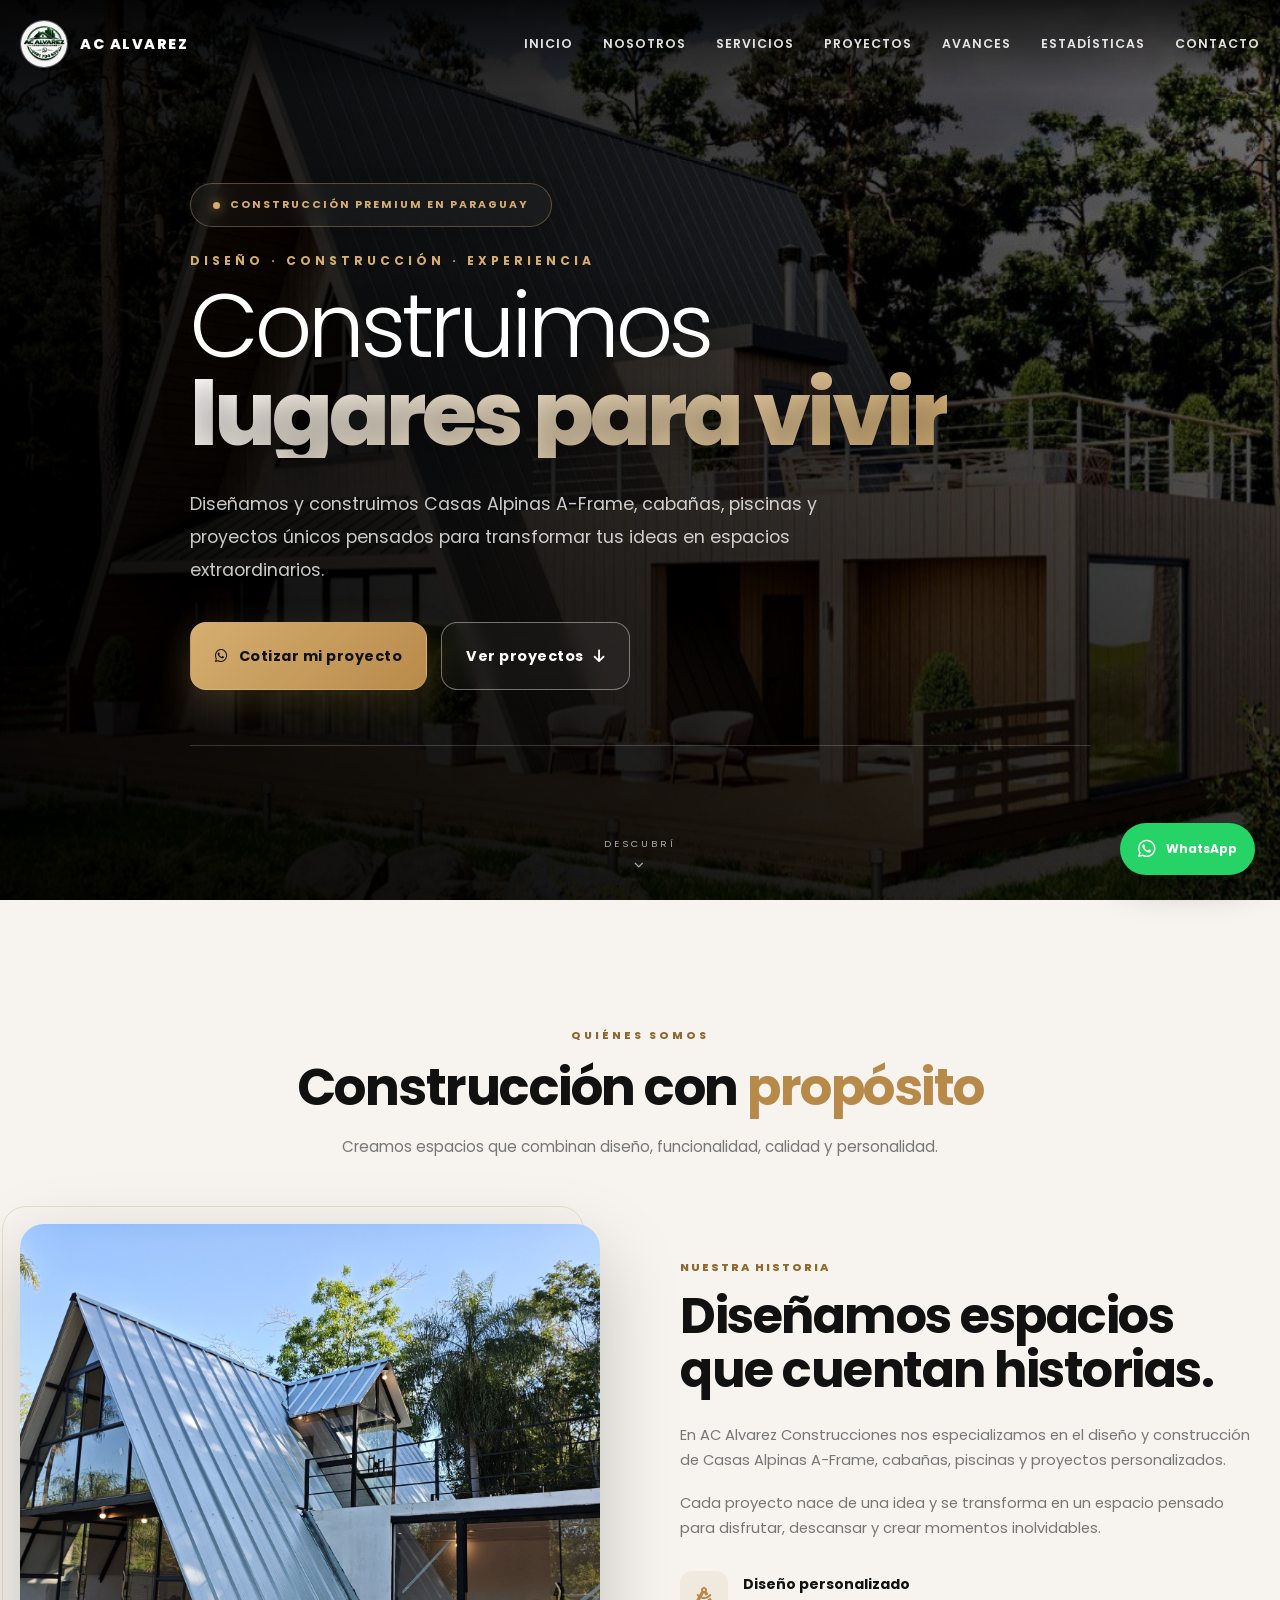
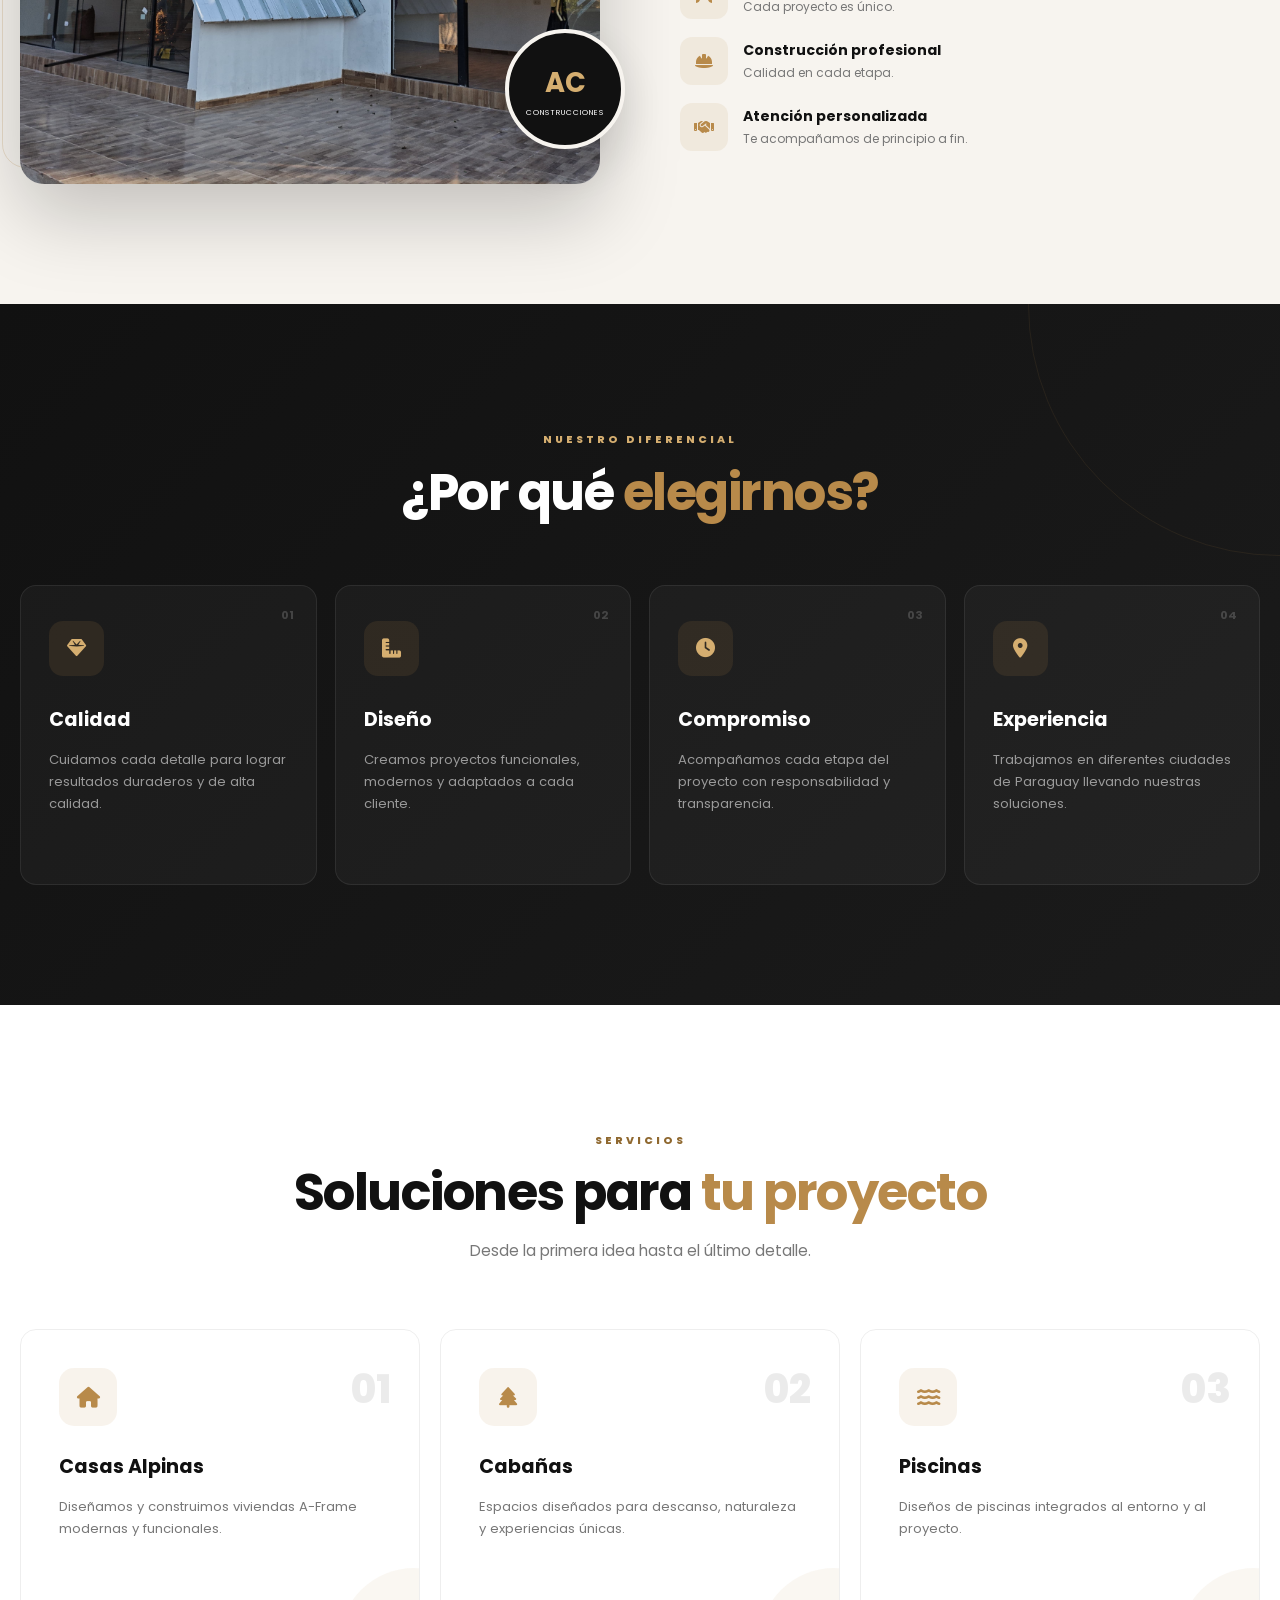
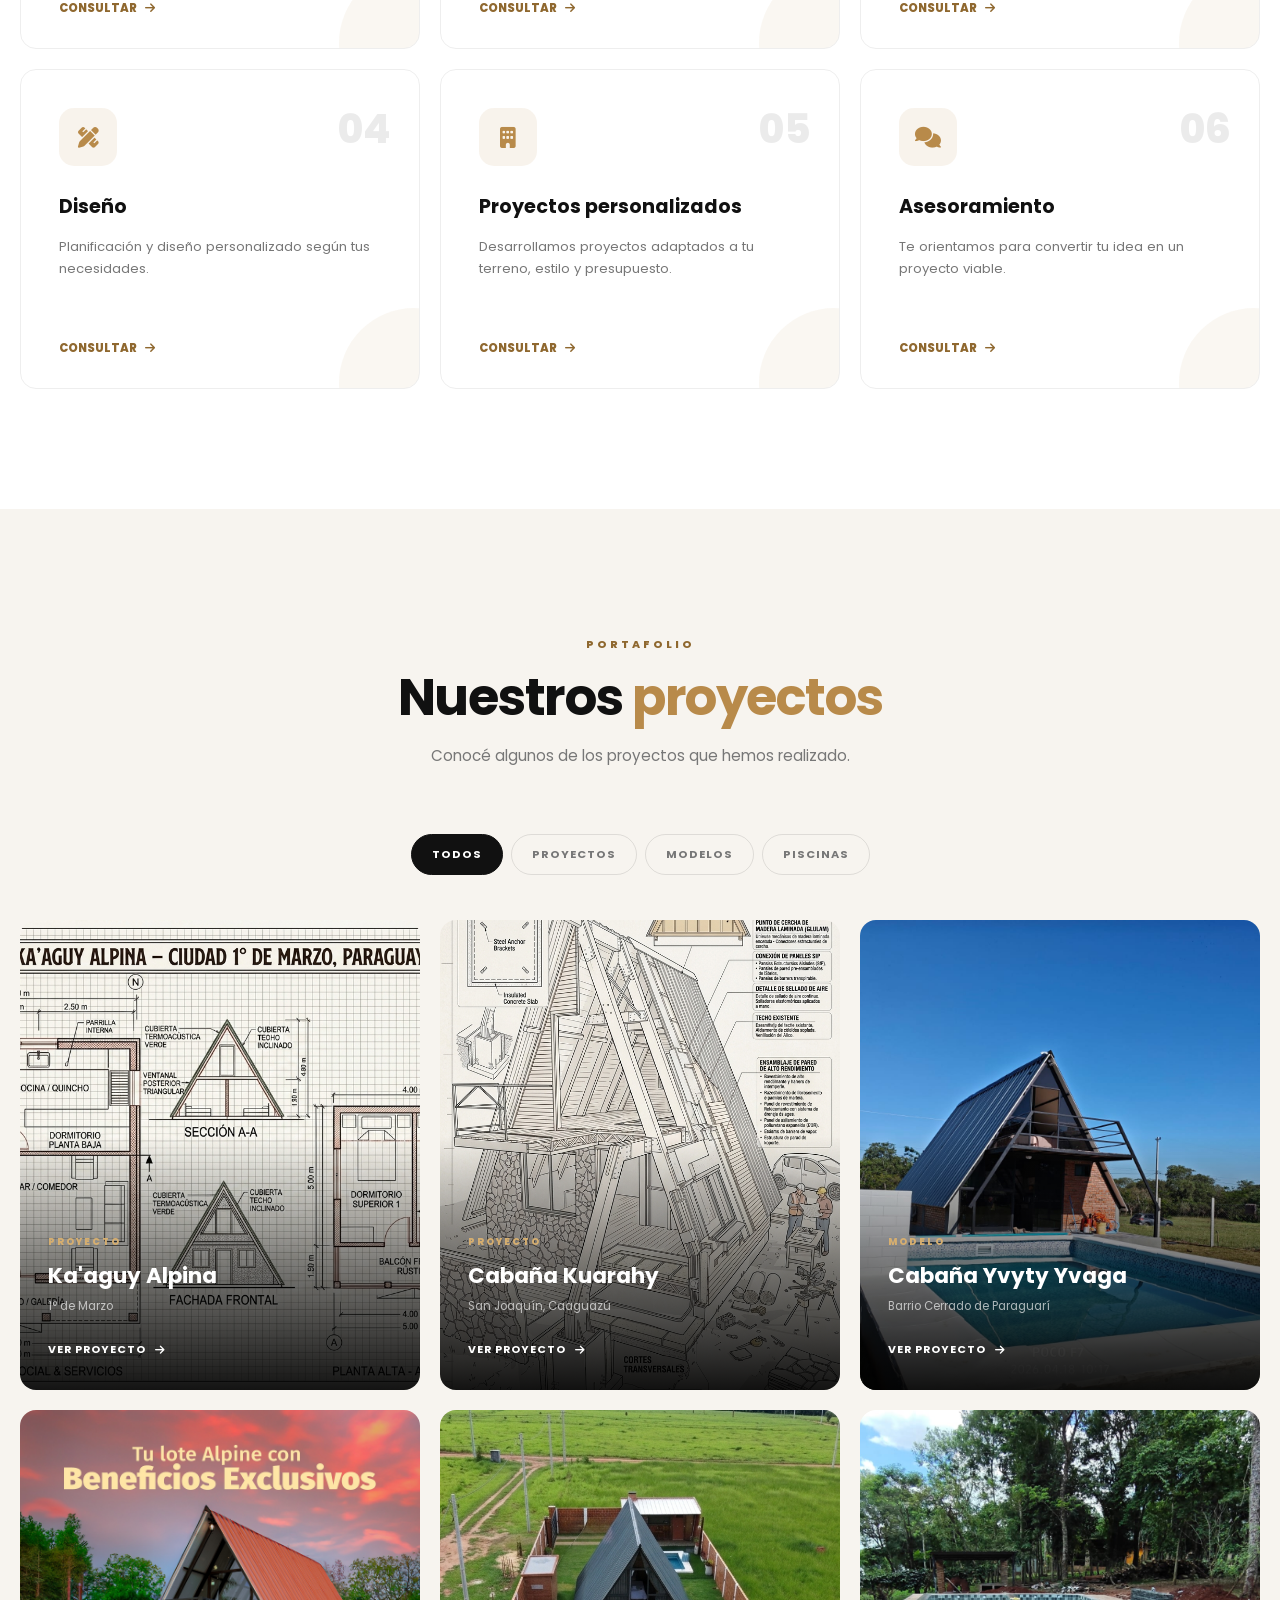
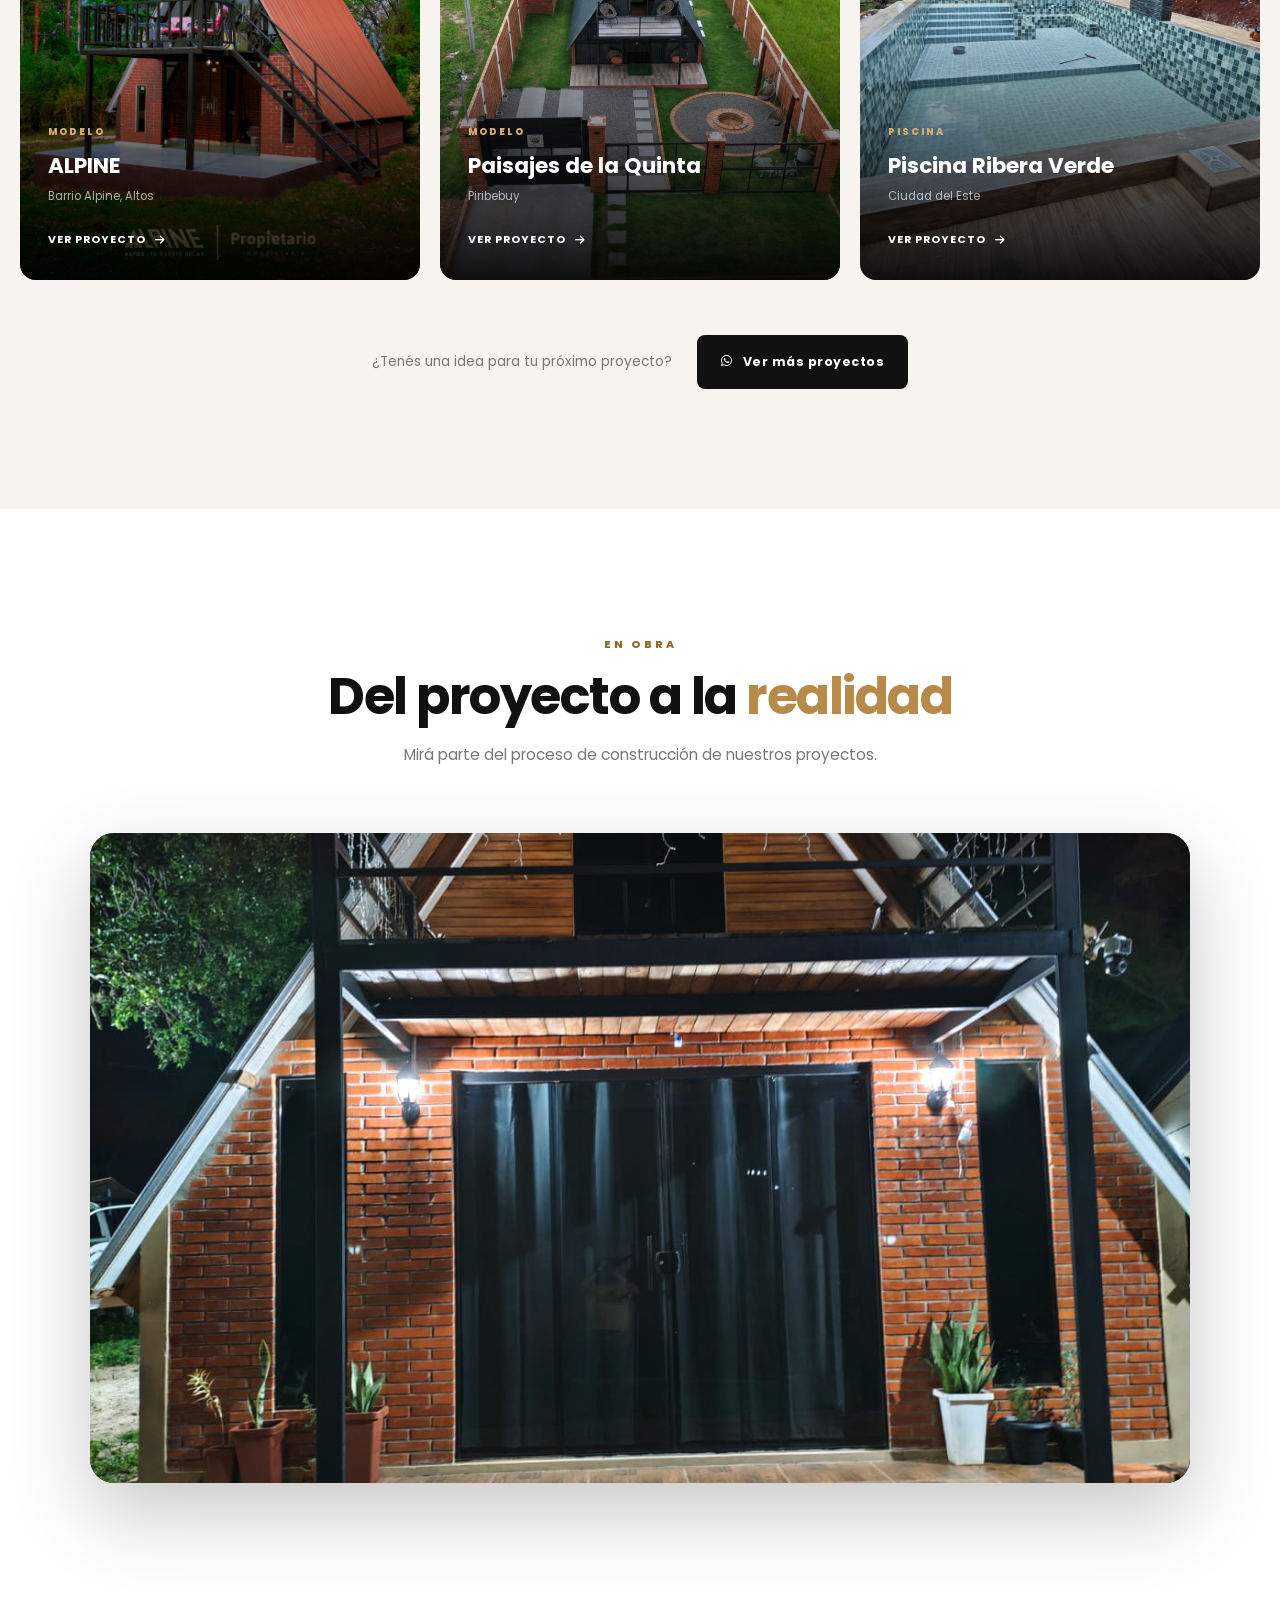
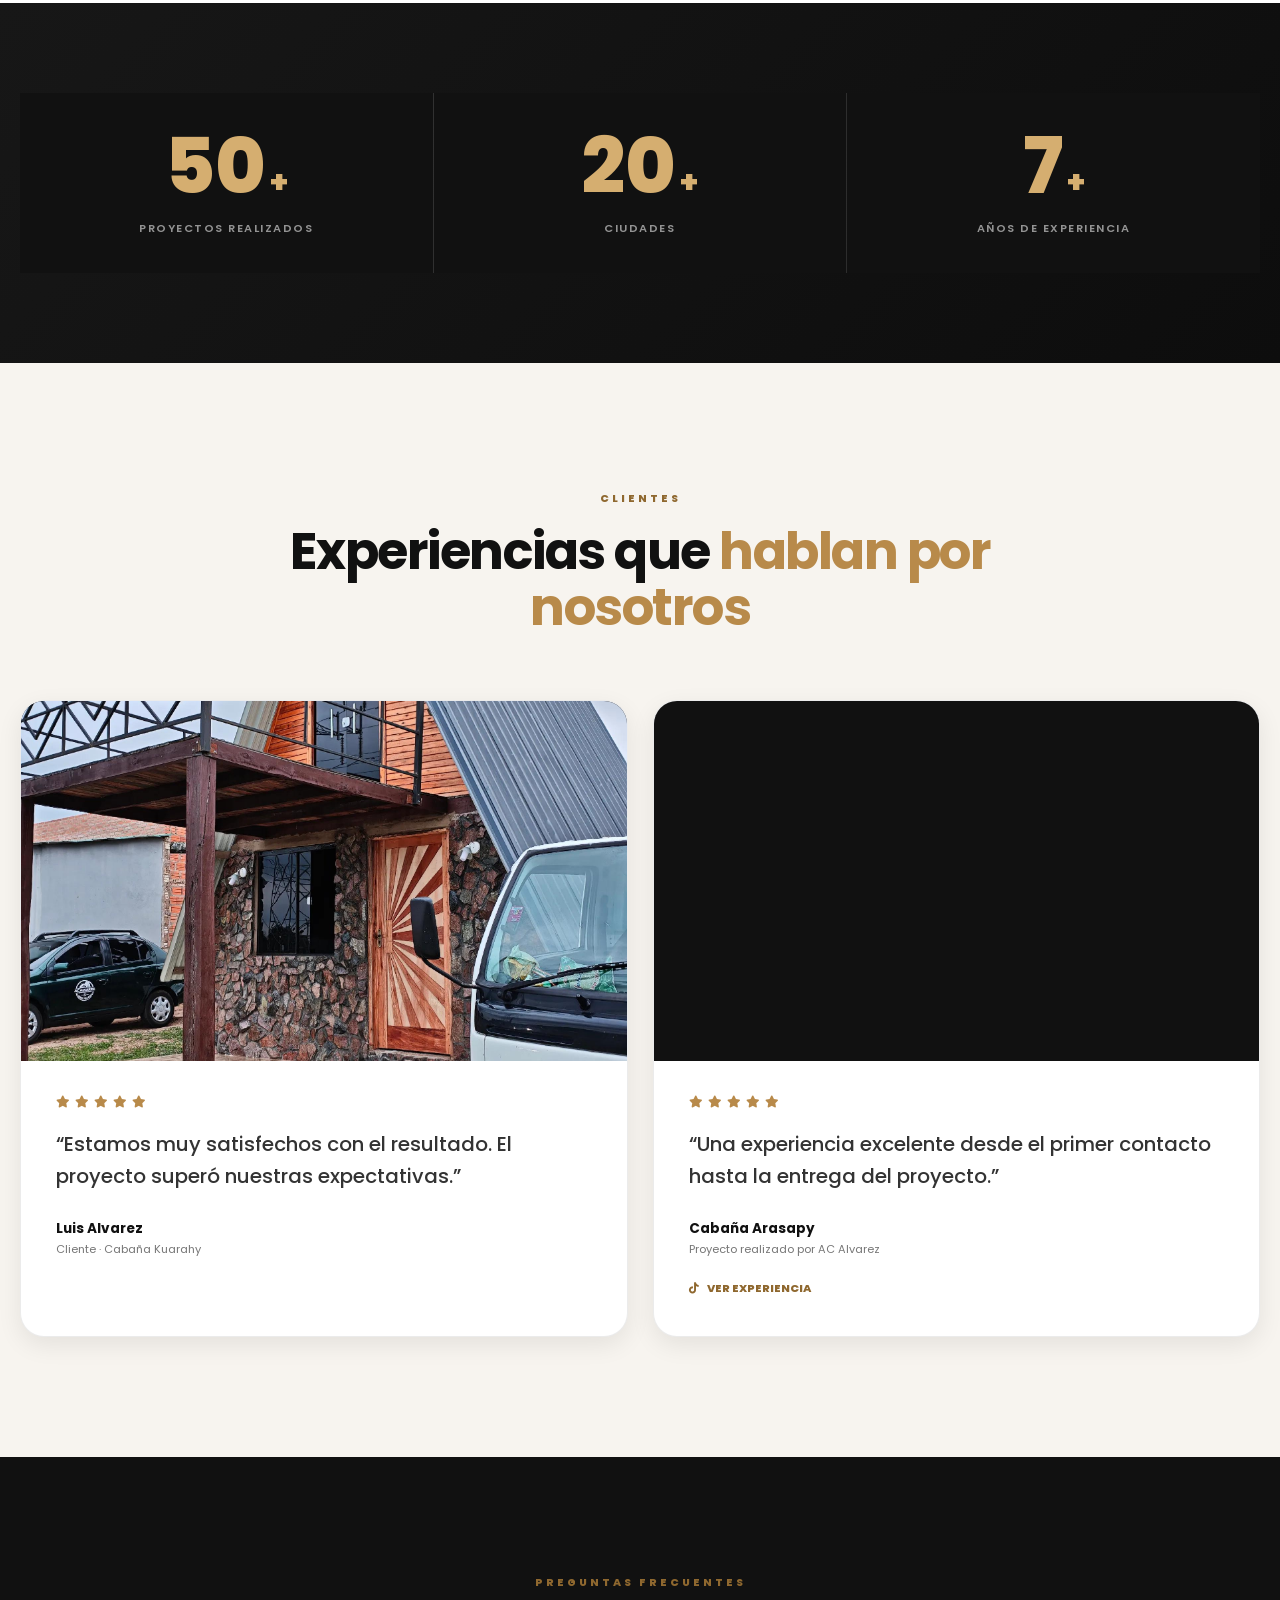
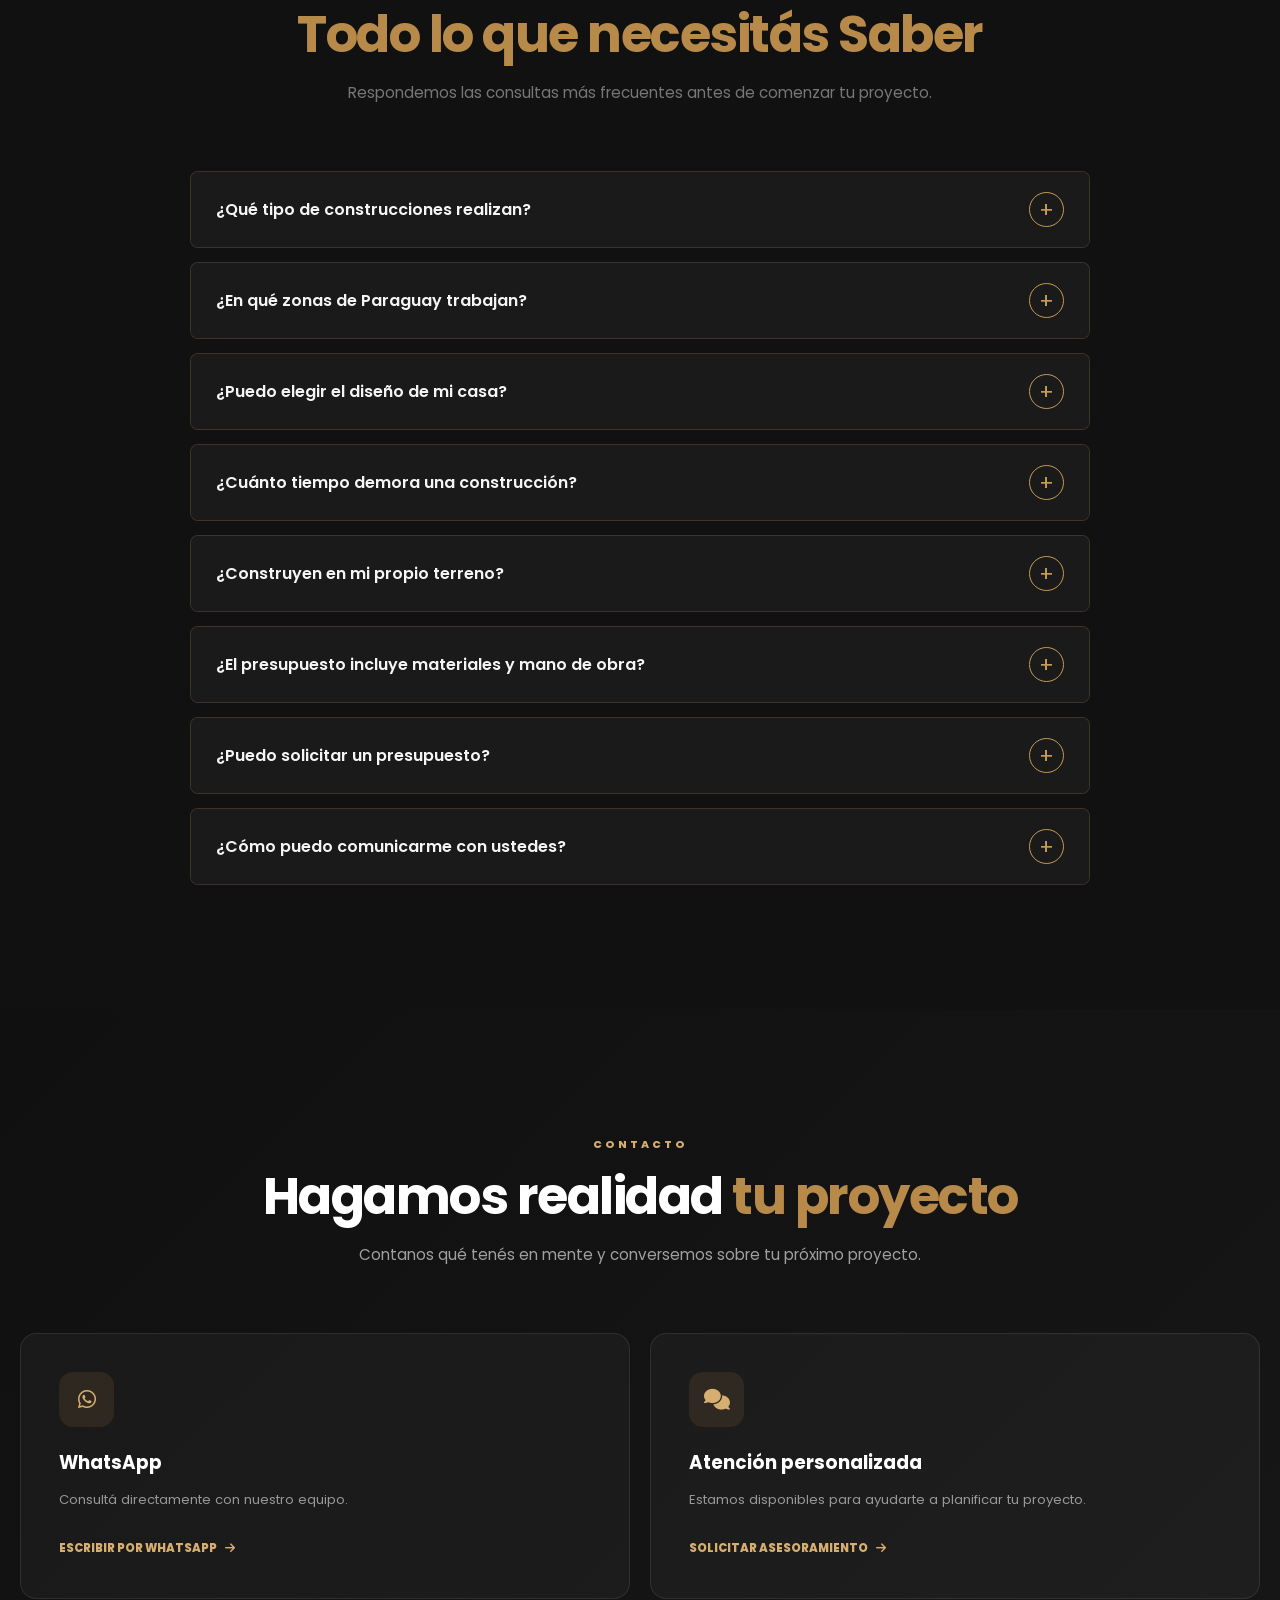
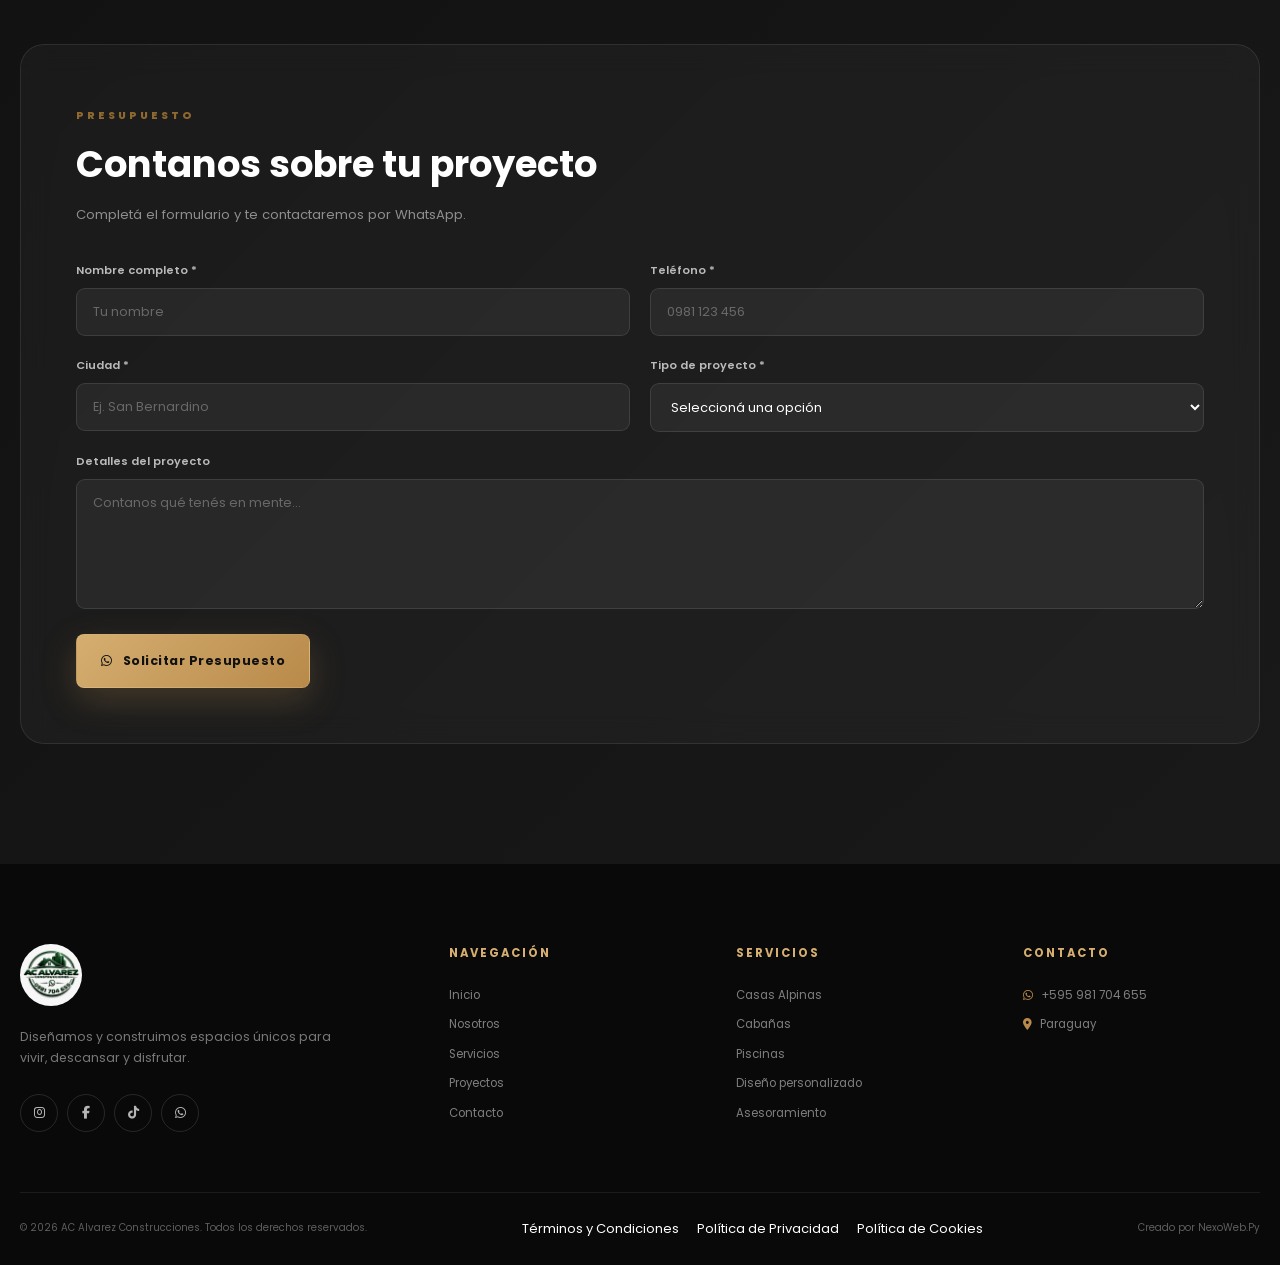
==== index.html @ 1607da5a "Add files via upload" ====
<!DOCTYPE html>
<html lang="es-PY">

<head>

    <!-- =====================================================
         CONFIGURACIÓN
    ====================================================== -->

    <meta charset="UTF-8">

    <meta name="viewport"
          content="width=device-width, initial-scale=1.0">

    <meta name="theme-color"
          content="#111111">

    <meta name="description"
          content="AC Alvarez Construcciones — Diseño y construcción de Casas Alpinas A-Frame, cabañas, piscinas y proyectos personalizados en Paraguay.">

    <meta name="keywords"
          content="casas alpinas Paraguay, casas A-Frame Paraguay, cabañas Paraguay, construcción Paraguay, casas de madera, piscinas Paraguay, AC Alvarez Construcciones">

    <meta name="author"
          content="AC Alvarez Construcciones">

    <meta name="robots"
          content="index, follow">

    <meta name="geo.region"
          content="PY">

    <meta name="geo.country"
          content="Paraguay">


    <!-- =====================================================
         TÍTULO
    ====================================================== -->

    <title>
        AC Alvarez Construcciones | Casas Alpinas A-Frame en Paraguay
    </title>


    <!-- =====================================================
         CANONICAL
    ====================================================== -->

    <link
        rel="canonical"
        href="https://cbenegas1.github.io/Ac-Alvarez-Construcciones/"
    >


    <!-- =====================================================
         OPEN GRAPH
    ====================================================== -->

    <meta property="og:type"
          content="website">

    <meta property="og:locale"
          content="es_PY">

    <meta property="og:title"
          content="AC Alvarez Construcciones | Casas Alpinas A-Frame">

    <meta property="og:description"
          content="Diseñamos y construimos Casas Alpinas, cabañas, piscinas y proyectos personalizados en Paraguay.">

    <meta property="og:url"
          content="https://cbenegas1.github.io/Ac-Alvarez-Construcciones/">

    <meta property="og:image"
          content="https://cbenegas1.github.io/Ac-Alvarez-Construcciones/Fo1.jpg">


    <!-- =====================================================
         TWITTER CARD
    ====================================================== -->

    <meta name="twitter:card"
          content="summary_large_image">

    <meta name="twitter:title"
          content="AC Alvarez Construcciones">

    <meta name="twitter:description"
          content="Casas Alpinas A-Frame y proyectos de construcción en Paraguay.">

    <meta name="twitter:image"
          content="https://cbenegas1.github.io/Ac-Alvarez-Construcciones/Fo1.jpg">


    <!-- =====================================================
         FAVICON
    ====================================================== -->

    <link
        rel="icon"
        type="image/jpeg"
        href="CasaAlpinaLogo.jpeg"
    >


    <!-- =====================================================
         GOOGLE FONTS
    ====================================================== -->

    <link rel="preconnect"
          href="https://fonts.googleapis.com">

    <link rel="preconnect"
          href="https://fonts.gstatic.com"
          crossorigin>

    <link
        href="https://fonts.googleapis.com/css2?family=Poppins:wght@300;400;500;600;700;800&display=swap"
        rel="stylesheet"
    >


    <!-- =====================================================
         AOS
    ====================================================== -->

    <link
        rel="stylesheet"
        href="https://unpkg.com/aos@2.3.1/dist/aos.css"
    >


    <!-- =====================================================
         FONT AWESOME
    ====================================================== -->

    <link
        rel="stylesheet"
        href="https://cdnjs.cloudflare.com/ajax/libs/font-awesome/6.5.2/css/all.min.css"
    >


    <!-- =====================================================
         CSS
    ====================================================== -->

    <link
        rel="stylesheet"
        href="style.css"
    >


    <!-- =====================================================
         SCHEMA.ORG
    ====================================================== -->

    <script type="application/ld+json">

    {
        "@context": "https://schema.org",
        "@type": "ConstructionCompany",

        "name": "AC Alvarez Construcciones",

        "description": "Diseño y construcción de Casas Alpinas A-Frame, cabañas, piscinas y proyectos personalizados en Paraguay.",

        "url": "https://cbenegas1.github.io/Ac-Alvarez-Construcciones/",

        "image": "https://cbenegas1.github.io/Ac-Alvarez-Construcciones/CasaAlpinaLogo.jpeg",

        "telephone": "+595981704655",

        "priceRange": "$$",

        "address": {
            "@type": "PostalAddress",
            "addressCountry": "PY"
        },

        "areaServed": {
            "@type": "Country",
            "name": "Paraguay"
        },

        "sameAs": [
            "https://www.instagram.com/",
            "https://www.facebook.com/",
            "https://www.tiktok.com/"
        ]

    }

    </script>

</head>


<body>


<!-- =========================================================
     LOADER
========================================================= -->

<div class="page-loader"
     id="pageLoader"
     aria-label="Cargando página">

    <div class="loader-content">

        <div class="loader-logo">

            <img
                src="CasaAlpinaLogo.jpeg"
                alt="AC Alvarez Construcciones"
            >

        </div>

        <div class="loader-building">

            <svg
                viewBox="0 0 200 120"
                aria-hidden="true"
            >

                <path
                    d="M20 100 L100 20 L180 100"
                    fill="none"
                    stroke="currentColor"
                    stroke-width="4"
                />

                <path
                    d="M45 100 V75 H155 V100"
                    fill="none"
                    stroke="currentColor"
                    stroke-width="4"
                />

                <path
                    d="M100 20 V100"
                    fill="none"
                    stroke="currentColor"
                    stroke-width="4"
                />

            </svg>

        </div>

        <p>
            Construyendo experiencias...
        </p>

    </div>

</div>


<!-- =========================================================
     NAVBAR
========================================================= -->

<header class="header">

    <nav class="navbar">

        <a
            href="#inicio"
            class="logo"
            aria-label="AC Alvarez Construcciones - Inicio"
        >

            <img
                src="CasaAlpinaLogo.jpeg"
                alt="AC Alvarez Construcciones"
            >

            <span>
                AC ALVAREZ
            </span>

        </a>


        <button
            class="hamburger"
            id="hamburger"
            type="button"
            aria-label="Abrir menú"
            aria-expanded="false"
            aria-controls="nav-links"
        >

            <i class="fas fa-bars"></i>

        </button>


        <div
            class="nav-links"
            id="nav-links"
        >

            <a href="#inicio">
                Inicio
            </a>

            <a href="#nosotros">
                Nosotros
            </a>

            <a href="#servicios">
                Servicios
            </a>

            <a href="#proyectos">
                Proyectos
            </a>

            <a href="#avances">
                Avances
            </a>

            <a href="#estadisticas">
                Estadísticas
            </a>

            <a href="#contacto">
                Contacto
            </a>

        </div>

    </nav>

</header>


<main>


<!-- =========================================================
     HERO
========================================================= -->

<section
    class="hero"
    id="inicio"
>

    <div class="hero-background">

        <img
            src="Fo1.jpg"
            alt="Casa Alpina construida por AC Alvarez Construcciones"
        >

    </div>


    <div class="hero-overlay"></div>


    <div
        class="hero-content"
        data-aos="fade-up"
    >

        <div class="hero-badge">

            <span></span>

            CONSTRUCCIÓN PREMIUM EN PARAGUAY

        </div>




        <p class="hero-eyebrow">
            DISEÑO · CONSTRUCCIÓN · EXPERIENCIA
        </p>


        <h1>

            Construimos
            <strong>
                lugares para vivir
            </strong>

        </h1>


        <p class="hero-description">

            Diseñamos y construimos Casas Alpinas A-Frame,
            cabañas, piscinas y proyectos únicos pensados
            para transformar tus ideas en espacios extraordinarios.

        </p>


        <div class="hero-buttons">

            <a
                href="https://wa.me/595981704655?text=Hola%20AC%20Alvarez%20Construcciones%2C%20quiero%20consultar%20sobre%20un%20proyecto."
                class="btn btn-primary"
                target="_blank"
                rel="noopener noreferrer"
            >

                <i class="fab fa-whatsapp"></i>

                Cotizar mi proyecto

            </a>


            <a
                href="#proyectos"
                class="btn btn-outline"
            >

                Ver proyectos

                <i class="fas fa-arrow-down"></i>

            </a>

        </div>


        <div class="hero-info">

            <div>

                
                    
            

                <span>

                </span>

            </div>


            

        </div>

    </div>


    <a
        href="#nosotros"
        class="hero-scroll"
        aria-label="Ir a la sección Nosotros"
    >

        <span>
            DESCUBRÍ
        </span>

        <i class="fas fa-chevron-down"></i>

    </a>

</section>


<!-- =========================================================
     NOSOTROS
========================================================= -->

<section
    class="about section"
    id="nosotros"
>

    <div class="container">

        <div
            class="section-heading"
            data-aos="fade-up"
        >

            <span class="section-tag">
                QUIÉNES SOMOS
            </span>

            <h2>
                Construcción con
                <span>propósito</span>
            </h2>

            <p>
                Creamos espacios que combinan diseño,
                funcionalidad, calidad y personalidad.
            </p>

        </div>


        <div class="about-grid">


            <div
                class="about-image"
                data-aos="fade-right"
            >

                <img
                    src="fondo1.jpeg"
                    alt="Proyecto Casa Alpina Ka'aguy"
                    loading="lazy"
                >


                <div class="about-image-badge">

                    <strong>
                        AC
                    </strong>

                    <span>
                        CONSTRUCCIONES
                    </span>

                </div>

            </div>


            <div
                class="about-content"
                data-aos="fade-left"
            >

                <span class="small-title">
                    NUESTRA HISTORIA
                </span>

                <h3>
                    Diseñamos espacios
                    que cuentan historias.
                </h3>

                <p>

                    En AC Alvarez Construcciones nos
                    especializamos en el diseño y construcción
                    de Casas Alpinas A-Frame, cabañas,
                    piscinas y proyectos personalizados.

                </p>

                <p>

                    Cada proyecto nace de una idea y se
                    transforma en un espacio pensado para
                    disfrutar, descansar y crear momentos
                    inolvidables.

                </p>


                <div class="about-features">

                    <div class="feature">

                        <i class="fas fa-drafting-compass"></i>

                        <div>

                            <strong>
                                Diseño personalizado
                            </strong>

                            <span>
                                Cada proyecto es único.
                            </span>

                        </div>

                    </div>


                    <div class="feature">

                        <i class="fas fa-hard-hat"></i>

                        <div>

                            <strong>
                                Construcción profesional
                            </strong>

                            <span>
                                Calidad en cada etapa.
                            </span>

                        </div>

                    </div>


                    <div class="feature">

                        <i class="fas fa-handshake"></i>

                        <div>

                            <strong>
                                Atención personalizada
                            </strong>

                            <span>
                                Te acompañamos de principio a fin.
                            </span>

                        </div>

                    </div>

                </div>

            </div>

        </div>

    </div>

</section>


<!-- =========================================================
     POR QUÉ ELEGIRNOS
========================================================= -->

<section
    class="why-us section dark-section"
>

    <div class="container">

        <div
            class="section-heading light"
            data-aos="fade-up"
        >

            <span class="section-tag">
                NUESTRO DIFERENCIAL
            </span>

            <h2>
                ¿Por qué
                <span>elegirnos?</span>
            </h2>

        </div>


        <div class="why-grid">


            <article
                class="why-card"
                data-aos="fade-up"
                data-aos-delay="100"
            >

                <div class="why-icon">

                    <i class="fas fa-gem"></i>

                </div>

                <span>
                    01
                </span>

                <h3>
                    Calidad
                </h3>

                <p>
                    Cuidamos cada detalle para lograr
                    resultados duraderos y de alta calidad.
                </p>

            </article>


            <article
                class="why-card"
                data-aos="fade-up"
                data-aos-delay="200"
            >

                <div class="why-icon">

                    <i class="fas fa-ruler-combined"></i>

                </div>

                <span>
                    02
                </span>

                <h3>
                    Diseño
                </h3>

                <p>
                    Creamos proyectos funcionales,
                    modernos y adaptados a cada cliente.
                </p>

            </article>


            <article
                class="why-card"
                data-aos="fade-up"
                data-aos-delay="300"
            >

                <div class="why-icon">

                    <i class="fas fa-clock"></i>

                </div>

                <span>
                    03
                </span>

                <h3>
                    Compromiso
                </h3>

                <p>
                    Acompañamos cada etapa del proyecto
                    con responsabilidad y transparencia.
                </p>

            </article>


            <article
                class="why-card"
                data-aos="fade-up"
                data-aos-delay="400"
            >

                <div class="why-icon">

                    <i class="fas fa-location-dot"></i>

                </div>

                <span>
                    04
                </span>

                <h3>
                    Experiencia
                </h3>

                <p>
                    Trabajamos en diferentes ciudades
                    de Paraguay llevando nuestras soluciones.
                </p>

            </article>

        </div>

    </div>

</section>


<!-- =========================================================
     SERVICIOS
========================================================= -->

<section
    class="services section"
    id="servicios"
>

    <div class="container">

        <div
            class="section-heading"
            data-aos="fade-up"
        >

            <span class="section-tag">
                SERVICIOS
            </span>

            <h2>
                Soluciones para
                <span>tu proyecto</span>
            </h2>

            <p>
                Desde la primera idea hasta el último detalle.
            </p>

        </div>


        <div class="services-grid">


            <article
                class="service-card"
                data-aos="fade-up"
            >

                <div class="service-number">
                    01
                </div>

                <i class="fas fa-house"></i>

                <h3>
                    Casas Alpinas
                </h3>

                <p>
                    Diseñamos y construimos viviendas
                    A-Frame modernas y funcionales.
                </p>

                <a href="#contacto">
                    Consultar
                    <i class="fas fa-arrow-right"></i>
                </a>

            </article>


            <article
                class="service-card"
                data-aos="fade-up"
                data-aos-delay="100"
            >

                <div class="service-number">
                    02
                </div>

                <i class="fas fa-tree"></i>

                <h3>
                    Cabañas
                </h3>

                <p>
                    Espacios diseñados para descanso,
                    naturaleza y experiencias únicas.
                </p>

                <a href="#contacto">
                    Consultar
                    <i class="fas fa-arrow-right"></i>
                </a>

            </article>


            <article
                class="service-card"
                data-aos="fade-up"
                data-aos-delay="200"
            >

                <div class="service-number">
                    03
                </div>

                <i class="fas fa-water"></i>

                <h3>
                    Piscinas
                </h3>

                <p>
                    Diseños de piscinas integrados
                    al entorno y al proyecto.
                </p>

                <a href="#contacto">
                    Consultar
                    <i class="fas fa-arrow-right"></i>
                </a>

            </article>


            <article
                class="service-card"
                data-aos="fade-up"
                data-aos-delay="300"
            >

                <div class="service-number">
                    04
                </div>

                <i class="fas fa-pencil-ruler"></i>

                <h3>
                    Diseño
                </h3>

                <p>
                    Planificación y diseño personalizado
                    según tus necesidades.
                </p>

                <a href="#contacto">
                    Consultar
                    <i class="fas fa-arrow-right"></i>
                </a>

            </article>


            <article
                class="service-card"
                data-aos="fade-up"
                data-aos-delay="400"
            >

                <div class="service-number">
                    05
                </div>

                <i class="fas fa-building"></i>

                <h3>
                    Proyectos personalizados
                </h3>

                <p>
                    Desarrollamos proyectos adaptados
                    a tu terreno, estilo y presupuesto.
                </p>

                <a href="#contacto">
                    Consultar
                    <i class="fas fa-arrow-right"></i>
                </a>

            </article>


            <article
                class="service-card"
                data-aos="fade-up"
                data-aos-delay="500"
            >

                <div class="service-number">
                    06
                </div>

                <i class="fas fa-comments"></i>

                <h3>
                    Asesoramiento
                </h3>

                <p>
                    Te orientamos para convertir tu idea
                    en un proyecto viable.
                </p>

                <a href="#contacto">
                    Consultar
                    <i class="fas fa-arrow-right"></i>
                </a>

            </article>

        </div>

    </div>

</section>


<!-- =========================================================
     PROYECTOS
========================================================= -->

<section
    class="projects section"
    id="proyectos"
>

    <div class="container">


        <div
            class="section-heading"
            data-aos="fade-up"
        >

            <span class="section-tag">
                PORTAFOLIO
            </span>

            <h2>
                Nuestros
                <span>proyectos</span>
            </h2>

            <p>
                Conocé algunos de los proyectos que
                hemos realizado.
            </p>

        </div>


        <!-- FILTROS -->

        <div
            class="gallery-filters"
            role="tablist"
            aria-label="Filtrar proyectos"
        >

            <button
                class="filter-btn active"
                data-filter="all"
                type="button"
                role="tab"
                aria-selected="true"
            >
                Todos
            </button>

            <button
                class="filter-btn"
                data-filter="proyectos"
                type="button"
                role="tab"
                aria-selected="false"
            >
                Proyectos
            </button>

            <button
                class="filter-btn"
                data-filter="modelo"
                type="button"
                role="tab"
                aria-selected="false"
            >
                Modelos
            </button>

            <button
                class="filter-btn"
                data-filter="piscina"
                type="button"
                role="tab"
                aria-selected="false"
            >
                Piscinas
            </button>

        </div>


        <!-- GALERÍA -->

        <div class="projects-grid">


            <!-- PROYECTO 1 -->

            <article
                class="project-card"
                data-category="proyectos"
                data-aos="fade-up"
            >

                <div class="project-image">

                    <video
                        muted
                        loop
                        playsinline
                        preload="metadata"
                        poster="Ka’aguyAlpina.jpg"
                    >

                        <source
                            src="CasaAlpina1deMarzo1.mp4"
                            type="video/mp4"
                        >

                    </video>


                    <div class="project-overlay">

                        <span class="project-category">
                            PROYECTO
                        </span>

                        <h3>
                            Ka'aguy Alpina
                        </h3>

                        <p>
                            1° de Marzo
                        </p>


                        <button
                            class="view-project"
                            type="button"
                            data-image="Ka’aguyAlpina.jpg"
                            data-title="Ka'aguy Alpina"
                            data-location="1° de Marzo, Paraguay"
                            data-description="Proyecto de Casa Alpina diseñado para integrarse con el entorno natural, combinando diseño, comodidad y funcionalidad."
                            data-whatsapp="Hola AC Alvarez Construcciones, me interesa conocer más sobre el proyecto Ka'aguy Alpina."
                        >

                            Ver proyecto

                            <i class="fas fa-arrow-right"></i>

                        </button>

                    </div>

                </div>

            </article>


            <!-- PROYECTO 2 -->

            <article
                class="project-card"
                data-category="proyectos"
                data-aos="fade-up"
                data-aos-delay="100"
            >

                <div class="project-image">

                    <video
                        muted
                        loop
                        playsinline
                        preload="metadata"
                        poster="CabañaKuarahy.jpg"
                    >

                        <source
                            src="CasaAlpinaSanJoaquin.mp4"
                            type="video/mp4"
                        >

                    </video>


                    <div class="project-overlay">

                        <span class="project-category">
                            PROYECTO
                        </span>

                        <h3>
                            Cabaña Kuarahy
                        </h3>

                        <p>
                            San Joaquín, Caaguazú
                        </p>


                        <button
                            class="view-project"
                            type="button"
                            data-image="CabañaKuarahy.jpg"
                            data-title="Cabaña Kuarahy"
                            data-location="San Joaquín, Caaguazú"
                            data-description="Cabaña diseñada para disfrutar de la naturaleza, combinando arquitectura alpina, confort y una estética moderna."
                            data-whatsapp="Hola AC Alvarez Construcciones, me interesa conocer más sobre la Cabaña Kuarahy."
                        >

                            Ver proyecto

                            <i class="fas fa-arrow-right"></i>

                        </button>

                    </div>

                </div>

            </article>


            <!-- MODELO 1 -->

            <article
                class="project-card"
                data-category="modelo piscina"
                data-aos="fade-up"
            >

                <div class="project-image">

                    <img
                        src="6.jpeg"
                        alt="Cabaña Yvyty Yvaga"
                        loading="lazy"
                    >


                    <div class="project-overlay">

                        <span class="project-category">
                            MODELO
                        </span>

                        <h3>
                            Cabaña Yvyty Yvaga
                        </h3>

                        <p>
                            Barrio Cerrado de Paraguarí
                        </p>


                        <button
                            class="view-project"
                            type="button"
                            data-image="CabañaYvytyYvaga.jpg"
                            data-title="Cabaña Yvyty Yvaga"
                            data-location="Barrio Cerrado de Paraguarí"
                            data-description="Modelo de cabaña alpina pensado para combinar naturaleza, descanso y una experiencia arquitectónica diferente."
                            data-whatsapp="Hola AC Alvarez Construcciones, me interesa el modelo Cabaña Yvyty Yvaga."
                        >

                            Ver proyecto

                            <i class="fas fa-arrow-right"></i>

                        </button>

                    </div>

                </div>

            </article>


            <!-- MODELO 2 -->

            <article
                class="project-card"
                data-category="modelo"
                data-aos="fade-up"
                data-aos-delay="100"
            >

                <div class="project-image">

                    <img
                        src="Alpine.jpg"
                        alt="Modelo Alpine"
                        loading="lazy"
                    >


                    <div class="project-overlay">

                        <span class="project-category">
                            MODELO
                        </span>

                        <h3>
                            ALPINE
                        </h3>

                        <p>
                            Barrio Alpine, Altos
                        </p>


                        <button
                            class="view-project"
                            type="button"
                            data-image="Alpine1.jpg"
                            data-title="ALPINE"
                            data-location="Barrio Alpine, Altos"
                            data-description="Modelo de Casa Alpina con una propuesta moderna y acogedora."
                            data-whatsapp="Hola AC Alvarez Construcciones, me interesa el modelo ALPINE."
                        >

                            Ver proyecto

                            <i class="fas fa-arrow-right"></i>

                        </button>

                    </div>

                </div>

            </article>


            <!-- MODELO 3 -->

            <article
                class="project-card"
                data-category="modelo"
                data-aos="fade-up"
                data-aos-delay="200"
            >

                <div class="project-image">

                    <img
                        src="Cabaña.jpg"
                        alt="Paisajes de la Quinta"
                        loading="lazy"
                    >


                    <div class="project-overlay">

                        <span class="project-category">
                            MODELO
                        </span>

                        <h3>
                            Paisajes de la Quinta
                        </h3>

                        <p>
                            Piribebuy
                        </p>


                        <button
                            class="view-project"
                            type="button"
                            data-image="Cabala.jpg"
                            data-title="Paisajes de la Quinta"
                            data-location="Piribebuy, Paraguay"
                            data-description="Proyecto de cabaña pensado para aprovechar al máximo el entorno natural y generar un espacio de descanso."
                            data-whatsapp="Hola AC Alvarez Construcciones, me interesa conocer más sobre Paisajes de la Quinta."
                        >

                            Ver proyecto

                            <i class="fas fa-arrow-right"></i>

                        </button>

                    </div>

                </div>

            </article>


            <!-- PISCINA -->

            <article
                class="project-card"
                data-category="piscina modelo"
                data-aos="fade-up"
                data-aos-delay="300"
            >

                <div class="project-image">

                    <img
                        src="1.jpeg"
                        alt="Piscina Ribera Verde"
                        loading="lazy"
                    >


                    <div class="project-overlay">

                        <span class="project-category">
                            PISCINA
                        </span>

                        <h3>
                            Piscina Ribera Verde
                        </h3>

                        <p>
                            Ciudad del Este
                        </p>


                        <button
                            class="view-project"
                            type="button"
                            data-image="P1.jpg"
                            data-title="Piscina Ribera Verde"
                            data-location="Ciudad del Este"
                            data-description="Proyecto de piscina diseñado para complementar el espacio exterior y crear un ambiente ideal para disfrutar."
                            data-whatsapp="Hola AC Alvarez Construcciones, me interesa conocer más sobre la Piscina Ribera Verde."
                        >

                            Ver proyecto

                            <i class="fas fa-arrow-right"></i>

                        </button>

                    </div>

                </div>

            </article>

        </div>


        <!-- CTA -->

        <div
            class="projects-cta"
            data-aos="fade-up"
        >

            <p>
                ¿Tenés una idea para tu próximo proyecto?
            </p>

            <a
                href="https://wa.me/595981704655?text=Hola%20AC%20Alvarez%20Construcciones%2C%20quiero%20consultar%20sobre%20un%20nuevo%20proyecto."
                class="btn btn-dark"
                target="_blank"
                rel="noopener noreferrer"
            >

                <i class="fab fa-whatsapp"></i>

                Ver más proyectos

            </a>

        </div>

    </div>

</section>


<!-- =========================================================
     LIGHTBOX
========================================================= -->

<div
    class="lightbox"
    id="projectLightbox"
    aria-hidden="true"
    role="dialog"
    aria-modal="true"
    aria-label="Detalle del proyecto"
>

    <button
        class="lightbox-close"
        id="lightboxClose"
        type="button"
        aria-label="Cerrar"
    >

        <i class="fas fa-xmark"></i>

    </button>


    <button
        class="lightbox-nav lightbox-prev"
        id="lightboxPrev"
        type="button"
        aria-label="Proyecto anterior"
    >

        <i class="fas fa-chevron-left"></i>

    </button>


    <div class="lightbox-content">


        <div class="lightbox-image-container">

            <img
                id="lightboxImage"
                src=""
                alt=""
            >

        </div>


        <div class="lightbox-info">

            <span
                id="lightboxCounter"
                class="lightbox-counter"
            >
                1 / 6
            </span>


            <h2 id="lightboxTitle">
                Proyecto
            </h2>


            <p
                id="lightboxLocation"
                class="lightbox-location"
            >
            </p>


            <p
                id="lightboxDescription"
                class="lightbox-description"
            >
            </p>


            <a
                id="lightboxWhatsapp"
                class="btn btn-primary"
                href="#"
                target="_blank"
                rel="noopener noreferrer"
            >

                <i class="fab fa-whatsapp"></i>

                Consultar este proyecto

            </a>

        </div>

    </div>


    <button
        class="lightbox-nav lightbox-next"
        id="lightboxNext"
        type="button"
        aria-label="Proyecto siguiente"
    >

        <i class="fas fa-chevron-right"></i>

    </button>

</div>


<!-- =========================================================
     AVANCES
========================================================= -->

<section
    class="video-section section"
    id="avances"
>

    <div class="container">


        <div
            class="section-heading"
            data-aos="fade-up"
        >

            <span class="section-tag">
                EN OBRA
            </span>

            <h2>
                Del proyecto a la
                <span>realidad</span>
            </h2>

            <p>
                Mirá parte del proceso de construcción
                de nuestros proyectos.
            </p>

        </div>


        <div
            class="main-video"
            data-aos="zoom-in"
        >

            <video
    class="main-video"
    autoplay
    muted
    loop
    playsinline
    preload="auto"
    poster="3.jpeg"
>
    <source
        src="video-obra.mp4"
        type="video/mp4"
    >

    Tu navegador no soporta videos HTML5.
</video>

        </div>

    </div>

</section>


<!-- =========================================================
     ESTADÍSTICAS
========================================================= -->

<section
    class="stats-section"
    id="estadisticas"
>

    <div class="container">


        <div class="stats-grid">


            <div
                class="stat-item"
                data-aos="fade-up"
            >

                <span
                    class="stat-number"
                    data-target="50"
                >
                    0
                </span>

                <span class="stat-plus">
                    +
                </span>

                <p>
                    Proyectos realizados
                </p>

            </div>


            <div
                class="stat-item"
                data-aos="fade-up"
                data-aos-delay="100"
            >

                <span
                    class="stat-number"
                    data-target="20"
                >
                    0
                </span>

                <span class="stat-plus">
                    +
                </span>

                <p>
                    Ciudades
                </p>

            </div>


            <div
                class="stat-item"
                data-aos="fade-up"
                data-aos-delay="200"
            >

                <span
                    class="stat-number"
                    data-target="7"
                >
                    0
                </span>

                <span class="stat-plus">
                    +
                </span>

                <p>
                    Años de experiencia
                </p>

            </div>

        </div>

    </div>

</section>


<!-- =========================================================
     TESTIMONIOS
========================================================= -->

<section
    class="testimonials section"
>

    <div class="container">


        <div
            class="section-heading"
            data-aos="fade-up"
        >

            <span class="section-tag">
                CLIENTES
            </span>

            <h2>
                Experiencias que
                <span>hablan por nosotros</span>
            </h2>

        </div>


        <div class="testimonials-grid">


            <!-- TESTIMONIO 1 -->

            <article
                class="testimonial-card"
                data-aos="fade-right"
            >

                <div class="testimonial-gallery">

                    <div class="carousel-track">


                        <div class="carousel-slide">

                            <img
                                src="Testimonio11.jpeg"
                                alt="Proyecto Cabaña Kuarahy"
                                loading="lazy"
                            >

                        </div>


                        <div class="carousel-slide">

                            <img
                                src="Testimonio12.jpeg"
                                alt="Proyecto Cabaña Kuarahy"
                                loading="lazy"
                            >

                        </div>


                        <div class="carousel-slide">

                            <img
                                src="Testimonio13.jpeg"
                                alt="Proyecto Cabaña Kuarahy"
                                loading="lazy"
                            >

                        </div>


                        <div class="carousel-slide">

                            <img
                                src="Testimonio14.jpeg"
                                alt="Proyecto Cabaña Kuarahy"
                                loading="lazy"
                            >

                        </div>


                        <div class="carousel-slide">

                            <img
                                src="Testimonio15.jpeg"
                                alt="Proyecto Cabaña Kuarahy"
                                loading="lazy"
                            >

                        </div>


                        <div class="carousel-slide">

                            <img
                                src="Testimonio16.jpeg"
                                alt="Proyecto Cabaña Kuarahy"
                                loading="lazy"
                            >

                        </div>

                    </div>

                </div>


                <div class="testimonial-content">

                    <div class="rating">

                        <i class="fas fa-star"></i>
                        <i class="fas fa-star"></i>
                        <i class="fas fa-star"></i>
                        <i class="fas fa-star"></i>
                        <i class="fas fa-star"></i>

                    </div>


                    <blockquote>

                        “Estamos muy satisfechos con
                        el resultado. El proyecto superó
                        nuestras expectativas.”

                    </blockquote>


                    <div class="client">

                        <strong>
                            Luis Alvarez
                        </strong>

                        <span>
                            Cliente · Cabaña Kuarahy
                        </span>

                    </div>

                </div>

            </article>


            <!-- TESTIMONIO 2 -->

            <article
                class="testimonial-card"
                data-aos="fade-left"
            >

                <div class="testimonial-video">

                    <video
    class="testimonial-video"
    autoplay
    muted
    loop
    playsinline
    preload="auto"
    poster="portada-cabana.jpg"
>
    <source
        src="CabañaArasapy.mp4"
        type="video/mp4"
    >

    Tu navegador no soporta videos HTML5.
</video>

                </div>


                <div class="testimonial-content">

                    <div class="rating">

                        <i class="fas fa-star"></i>
                        <i class="fas fa-star"></i>
                        <i class="fas fa-star"></i>
                        <i class="fas fa-star"></i>
                        <i class="fas fa-star"></i>

                    </div>


                    <blockquote>

                        “Una experiencia excelente
                        desde el primer contacto hasta
                        la entrega del proyecto.”

                    </blockquote>


                    <div class="client">

                        <strong>
                            Cabaña Arasapy
                        </strong>

                        <span>
                            Proyecto realizado por AC Alvarez
                        </span>

                    </div>


                    <a
                        href="https://www.tiktok.com/"
                        class="social-project"
                        target="_blank"
                        rel="noopener noreferrer"
                    >

                        <i class="fab fa-tiktok"></i>

                        Ver experiencia

                    </a>

                </div>

            </article>

        </div>

    </div>

</section>


</section>


<!-- =========================================================
     PREGUNTAS FRECUENTES
========================================================= -->

<section
    class="faq-section"
    id="preguntas-frecuentes"
>

    <div class="container">

        <div
            class="section-heading"
            data-aos="fade-up"
        >

            <span class="section-tag">
                PREGUNTAS FRECUENTES
            </span>

            <h2>
              
                <span> Todo lo que necesitás Saber</span>
            </h2>

            <p>
                Respondemos las consultas más frecuentes
                antes de comenzar tu proyecto.
            </p>

        </div>


        <div class="faq-container">


            <div class="faq-item">

                <button
                    class="faq-question"
                    type="button"
                    aria-expanded="false"
                >

                    <span>
                        ¿Qué tipo de construcciones realizan?
                    </span>

                    <span class="faq-icon">
                        +
                    </span>

                </button>


                <div class="faq-answer">

                    <div class="faq-answer-inner">

                        <p>
                            Nos especializamos en Casas Alpinas A-Frame,
                            cabañas, piscinas y proyectos personalizados,
                            combinando diseño, funcionalidad y calidad.
                        </p>

                    </div>

                </div>

            </div>


            <div class="faq-item">

                <button
                    class="faq-question"
                    type="button"
                    aria-expanded="false"
                >

                    <span>
                        ¿En qué zonas de Paraguay trabajan?
                    </span>

                    <span class="faq-icon">
                        +
                    </span>

                </button>


                <div class="faq-answer">

                    <div class="faq-answer-inner">

                        <p>
                            Trabajamos en diferentes zonas de Paraguay.
                            La disponibilidad depende de la ubicación
                            y de las características de cada proyecto.
                            Podés consultarnos para conocer la
                            disponibilidad en tu zona.
                        </p>

                    </div>

                </div>

            </div>


            <div class="faq-item">

                <button
                    class="faq-question"
                    type="button"
                    aria-expanded="false"
                >

                    <span>
                        ¿Puedo elegir el diseño de mi casa?
                    </span>

                    <span class="faq-icon">
                        +
                    </span>

                </button>


                <div class="faq-answer">

                    <div class="faq-answer-inner">

                        <p>
                            Sí. Los proyectos pueden adaptarse a las
                            necesidades del cliente, las características
                            del terreno y el estilo de construcción deseado.
                        </p>

                    </div>

                </div>

            </div>


            <div class="faq-item">

                <button
                    class="faq-question"
                    type="button"
                    aria-expanded="false"
                >

                    <span>
                        ¿Cuánto tiempo demora una construcción?
                    </span>

                    <span class="faq-icon">
                        +
                    </span>

                </button>


                <div class="faq-answer">

                    <div class="faq-answer-inner">

                        <p>
                            El tiempo depende del tamaño, diseño,
                            ubicación, materiales y características
                            específicas de cada proyecto. Luego de
                            evaluar el proyecto se puede establecer
                            una estimación más precisa.
                        </p>

                    </div>

                </div>

            </div>


            <div class="faq-item">

                <button
                    class="faq-question"
                    type="button"
                    aria-expanded="false"
                >

                    <span>
                        ¿Construyen en mi propio terreno?
                    </span>

                    <span class="faq-icon">
                        +
                    </span>

                </button>


                <div class="faq-answer">

                    <div class="faq-answer-inner">

                        <p>
                            Sí. Podemos evaluar las características
                            del terreno para determinar la viabilidad
                            del proyecto y definir la mejor alternativa
                            de construcción.
                        </p>

                    </div>

                </div>

            </div>


            <div class="faq-item">

                <button
                    class="faq-question"
                    type="button"
                    aria-expanded="false"
                >

                    <span>
                        ¿El presupuesto incluye materiales y mano de obra?
                    </span>

                    <span class="faq-icon">
                        +
                    </span>

                </button>


                <div class="faq-answer">

                    <div class="faq-answer-inner">

                        <p>
                            El presupuesto se determina según las
                            características y necesidades de cada proyecto.
                            Al solicitar una cotización se detallan los
                            trabajos y conceptos incluidos.
                        </p>

                    </div>

                </div>

            </div>


            <div class="faq-item">

                <button
                    class="faq-question"
                    type="button"
                    aria-expanded="false"
                >

                    <span>
                        ¿Puedo solicitar un presupuesto?
                    </span>

                    <span class="faq-icon">
                        +
                    </span>

                </button>


                <div class="faq-answer">

                    <div class="faq-answer-inner">

                        <p>
                            Sí. Podés comunicarte con AC Alvarez
                            Construcciones para conversar sobre tu
                            proyecto y solicitar una cotización.
                        </p>

                    </div>

                </div>

            </div>


            <div class="faq-item">

                <button
                    class="faq-question"
                    type="button"
                    aria-expanded="false"
                >

                    <span>
                        ¿Cómo puedo comunicarme con ustedes?
                    </span>

                    <span class="faq-icon">
                        +
                    </span>

                </button>


                <div class="faq-answer">

                    <div class="faq-answer-inner">

                        <p>
                            Podés comunicarte directamente por WhatsApp
                            para consultar sobre tu proyecto, solicitar
                            asesoramiento o coordinar una atención.
                        </p>

                    </div>

                </div>

            </div>


        </div>

    </div>

</section>



<!-- =========================================================
     CONTACTO
========================================================= -->

<section
    class="contact section dark-section"
    id="contacto"
>

    <div class="container">


        <div
            class="section-heading light"
            data-aos="fade-up"
        >

            <span class="section-tag">
                CONTACTO
            </span>

            <h2>
                Hagamos realidad
                <span>tu proyecto</span>
            </h2>

            <p>
                Contanos qué tenés en mente y
                conversemos sobre tu próximo proyecto.
            </p>

        </div>


        <div class="contact-grid">


            <!-- WHATSAPP -->

            <div
                class="contact-card"
                data-aos="fade-right"
            >

                <div class="contact-icon">

                    <i class="fab fa-whatsapp"></i>

                </div>

                <h3>
                    WhatsApp
                </h3>

                <p>
                    Consultá directamente con nuestro equipo.
                </p>

                <a
                    href="https://wa.me/595981704655?text=Hola%20AC%20Alvarez%20Construcciones%2C%20quiero%20hacer%20una%20consulta."
                    target="_blank"
                    rel="noopener noreferrer"
                    class="contact-link"
                >

                    Escribir por WhatsApp

                    <i class="fas fa-arrow-right"></i>

                </a>

            </div>


            <!-- CONSULTA -->

            <div
                class="contact-card"
                data-aos="fade-left"
            >

                <div class="contact-icon">

                    <i class="fas fa-comments"></i>

                </div>

                <h3>
                    Atención personalizada
                </h3>

                <p>
                    Estamos disponibles para ayudarte
                    a planificar tu proyecto.
                </p>

                <a
                    href="https://wa.me/595981704655?text=Hola%20AC%20Alvarez%20Construcciones%2C%20quiero%20recibir%20asesoramiento."
                    target="_blank"
                    rel="noopener noreferrer"
                    class="contact-link"
                >

                    Solicitar asesoramiento

                    <i class="fas fa-arrow-right"></i>

                </a>

            </div>

        </div>
        

        <!-- =================================================
             FORMULARIO
        ================================================== -->

        <div
            class="budget-wrapper"
            data-aos="fade-up"
        >

            <div class="budget-header">

                <span class="section-tag">
                    PRESUPUESTO
                </span>

                <h3>
                    Contanos sobre tu proyecto
                </h3>

                <p>
                    Completá el formulario y te
                    contactaremos por WhatsApp.
                </p>

            </div>


            <form
                id="presupuestoForm"
                class="budget-form"
            >


                <div class="form-group">

                    <label for="nombre">
                        Nombre completo *
                    </label>

                    <input
                        type="text"
                        id="nombre"
                        name="nombre"
                        placeholder="Tu nombre"
                        autocomplete="name"
                        required
                    >

                </div>


                <div class="form-group">

                    <label for="telefono">
                        Teléfono *
                    </label>

                    <input
                        type="tel"
                        id="telefono"
                        name="telefono"
                        placeholder="0981 123 456"
                        autocomplete="tel"
                        required
                    >

                </div>


                <div class="form-group">

                    <label for="ciudad">
                        Ciudad *
                    </label>

                    <input
                        type="text"
                        id="ciudad"
                        name="ciudad"
                        placeholder="Ej. San Bernardino"
                        autocomplete="address-level2"
                        required
                    >

                </div>


                <div class="form-group">

                    <label for="proyecto">
                        Tipo de proyecto *
                    </label>

                    <select
                        id="proyecto"
                        name="proyecto"
                        required
                    >

                        <option
                            value=""
                            selected
                            disabled
                        >
                            Seleccioná una opción
                        </option>

                        <option value="Casa Alpina">
                            Casa Alpina A-Frame
                        </option>

                        <option value="Cabaña">
                            Cabaña
                        </option>

                        <option value="Piscina">
                            Piscina
                        </option>

                        <option value="Proyecto personalizado">
                            Proyecto personalizado
                        </option>

                        <option value="Otro">
                            Otro
                        </option>

                    </select>

                </div>


                <div class="form-group full">

                    <label for="mensaje">
                        Detalles del proyecto
                    </label>

                    <textarea
                        id="mensaje"
                        name="mensaje"
                        rows="5"
                        placeholder="Contanos qué tenés en mente..."
                    ></textarea>

                </div>


                <div class="form-submit full">

                    <button
                        type="submit"
                        class="btn btn-primary"
                    >

                        <i class="fab fa-whatsapp"></i>

                        Solicitar Presupuesto

                    </button>

                </div>

            </form>

        </div>

    </div>

</section>

</main>


<!-- =========================================================
     FOOTER
========================================================= -->

<footer class="footer">

    <div class="container">


        <div class="footer-grid">


            <div class="footer-brand">

                <a
                    href="#inicio"
                    class="footer-logo"
                >

                    <img
                        src="CasaAlpinaLogo.jpeg"
                        alt="AC Alvarez Construcciones"
                    >

                </a>


                <p>

                    Diseñamos y construimos espacios
                    únicos para vivir, descansar y disfrutar.

                </p>


                <div class="footer-social">

                    <a
                        href="https://www.instagram.com/"
                        target="_blank"
                        rel="noopener noreferrer"
                        aria-label="Instagram"
                    >

                        <i class="fab fa-instagram"></i>

                    </a>


                    <a
                        href="https://www.facebook.com/"
                        target="_blank"
                        rel="noopener noreferrer"
                        aria-label="Facebook"
                    >

                        <i class="fab fa-facebook-f"></i>

                    </a>


                    <a
                        href="https://www.tiktok.com/"
                        target="_blank"
                        rel="noopener noreferrer"
                        aria-label="TikTok"
                    >

                        <i class="fab fa-tiktok"></i>

                    </a>


                    <a
                        href="https://wa.me/595981704655"
                        target="_blank"
                        rel="noopener noreferrer"
                        aria-label="WhatsApp"
                    >

                        <i class="fab fa-whatsapp"></i>

                    </a>

                </div>

            </div>


            <div class="footer-column">

                <h4>
                    Navegación
                </h4>

                <a href="#inicio">
                    Inicio
                </a>

                <a href="#nosotros">
                    Nosotros
                </a>

                <a href="#servicios">
                    Servicios
                </a>

                <a href="#proyectos">
                    Proyectos
                </a>

                <a href="#contacto">
                    Contacto
                </a>

            </div>


            <div class="footer-column">

                <h4>
                    Servicios
                </h4>

                <a href="#servicios">
                    Casas Alpinas
                </a>

                <a href="#servicios">
                    Cabañas
                </a>

                <a href="#servicios">
                    Piscinas
                </a>

                <a href="#servicios">
                    Diseño personalizado
                </a>

                <a href="#servicios">
                    Asesoramiento
                </a>

            </div>


            <div class="footer-column">

                <h4>
                    Contacto
                </h4>

                <a
                    href="https://wa.me/595981704655"
                    target="_blank"
                    rel="noopener noreferrer"
                >

                    <i class="fab fa-whatsapp"></i>

                    +595 981 704 655

                </a>

                <span>

                    <i class="fas fa-map-marker-alt"></i>

                    Paraguay

                </span>

            </div>

        </div>


        <div class="footer-bottom">


<p>
    © <span id="currentYear"></span>
    AC Alvarez Construcciones.
    Todos los derechos reservados.
</p>

<div class="footer-legal">

    <a href="terminos.html">
        Términos y Condiciones
    </a>

    <a href="privacidad.html">
        Política de Privacidad
    </a>

    <a href="cookies.html">
        Política de Cookies
    </a>

</div>

<p>
    Creado por NexoWeb.Py
</p>


</div>


    </div>

</footer>


<!-- =========================================================
     WHATSAPP FLOTANTE
========================================================= -->

<a
    href="https://wa.me/595981704655?text=Hola%20AC%20Alvarez%20Construcciones%2C%20quiero%20hacer%20una%20consulta."
    class="floating-whatsapp"
    target="_blank"
    rel="noopener noreferrer"
    aria-label="Contactar por WhatsApp"
>

    <i class="fab fa-whatsapp"></i>

    <span>
        WhatsApp
    </span>

</a>


<!-- =========================================================
     AOS JS
========================================================= -->

<script
    src="https://unpkg.com/aos@2.3.1/dist/aos.js">
</script>


<!-- =========================================================
     JAVASCRIPT
========================================================= -->

<script
    src="script.js">
</script>


<!-- =========================================================
     LOADER
========================================================= -->

<script>

    window.addEventListener("load", function () {

        const loader =
            document.getElementById("pageLoader");

        if (loader) {

            setTimeout(function () {

                loader.classList.add("loaded");

            }, 500);

        }

    });

</script>


</body>

</html>
---- style.css ----
/* =========================================================
   AC ALVAREZ CONSTRUCCIONES
   PREMIUM CONSTRUCTION WEBSITE
   ========================================================= */

/* =========================================================
   VARIABLES
========================================================= */

:root {

    --primary: #b88a4a;
    --primary-light: #d5ae70;
    --primary-dark: #8f682f;

    --dark: #111111;
    --dark-2: #171717;
    --dark-3: #222222;

    --white: #ffffff;
    --cream: #f7f4ef;
    --gray: #777777;
    --gray-light: #eeeeee;

    --border: rgba(184, 138, 74, 0.22);

    --shadow-sm:
        0 8px 25px rgba(0, 0, 0, 0.08);

    --shadow-md:
        0 18px 50px rgba(0, 0, 0, 0.13);

    --shadow-lg:
        0 30px 80px rgba(0, 0, 0, 0.22);

    --radius-sm: 8px;
    --radius-md: 16px;
    --radius-lg: 24px;

    --container: 1240px;

    --transition:
        all 0.35s cubic-bezier(.22, .61, .36, 1);

}


/* =========================================================
   RESET
========================================================= */

* {
    margin: 0;
    padding: 0;
    box-sizing: border-box;
}


html {
    scroll-behavior: smooth;
    scroll-padding-top: 90px;
}


body {

    font-family:
        "Poppins",
        sans-serif;

    color: var(--dark);

    background:
        var(--white);

    line-height: 1.7;

    overflow-x: hidden;

}


body.lightbox-open {
    overflow: hidden;
}


img,
video {
    display: block;
    max-width: 100%;
}


img {
    height: auto;
}


button,
input,
textarea,
select {
    font-family: inherit;
}


button {
    border: none;
    cursor: pointer;
}


a {
    color: inherit;
    text-decoration: none;
}


ul {
    list-style: none;
}


::selection {
    background: var(--primary);
    color: var(--white);
}


/* =========================================================
   CONTAINER
========================================================= */

.container {

    width: min(
        calc(100% - 40px),
        var(--container)
    );

    margin-inline: auto;

}

/* =========================================================
   SCROLLBAR
========================================================= */

::-webkit-scrollbar {
    width: 9px;
}


::-webkit-scrollbar-track {
    background: #111;
}


::-webkit-scrollbar-thumb {
    background: var(--primary);
    border-radius: 20px;
}


::-webkit-scrollbar-thumb:hover {
    background: var(--primary-light);
}


/* =========================================================
   LOADER
========================================================= */

.page-loader {

    position: fixed;

    inset: 0;

    z-index: 9999;

    display: flex;

    align-items: center;

    justify-content: center;

    background:
        radial-gradient(
            circle at center,
            #292929 0%,
            #111 55%,
            #080808 100%
        );

    color: var(--primary);

    transition:
        opacity 0.7s ease,
        visibility 0.7s ease;

}


.page-loader.loaded {

    opacity: 0;

    visibility: hidden;

    pointer-events: none;

}


.loader-content {

    text-align: center;

}


.loader-logo {

    width: 90px;

    height: 90px;

    margin: 0 auto 25px;

    border-radius: 50%;

    overflow: hidden;

    border:
        1px solid
        rgba(184, 138, 74, 0.5);

    box-shadow:
        0 0 40px
        rgba(184, 138, 74, 0.2);

}


.loader-logo img {

    width: 100%;

    height: 100%;

    object-fit: cover;

}


.loader-building {

    width: 150px;

    margin: 0 auto 20px;

    animation:
        loaderPulse 2s infinite ease-in-out;

}


.loader-building svg {
    width: 100%;
}


.loader-content p {

    color: rgba(255,255,255,.7);

    font-size: .78rem;

    letter-spacing: 3px;

    text-transform: uppercase;

}


@keyframes loaderPulse {

    0%,
    100% {
        opacity: .4;
        transform: translateY(0);
    }

    50% {
        opacity: 1;
        transform: translateY(-5px);
    }

}


/* =========================================================
   HEADER / NAVBAR
========================================================= */

.header {

    position: fixed;

    top: 0;

    left: 0;

    width: 100%;

    z-index: 1000;

transition: all .4s ease;

    background:
        linear-gradient(
            to bottom,
            rgba(0,0,0,.75),
            rgba(0,0,0,0)
        );

}
.header.scrolled{
    background: rgba(10,10,10,.95);
    backdrop-filter: blur(20px);
    box-shadow: 0 10px 30px rgba(0,0,0,.25);
}


.navbar {

    width: min(
        calc(100% - 40px),
        1400px
    );

    height: 88px;

    margin: auto;

    display: flex;

    align-items: center;

    justify-content: space-between;

}


.logo {

    display: flex;

    align-items: center;

    gap: 12px;

    color: var(--white);

    font-weight: 800;

    letter-spacing: 1.5px;

    font-size: .9rem;

}


.logo img {

    width: 48px;

    height: 48px;

    border-radius: 50%;

    object-fit: cover;

    border:
        1px solid
        rgba(255,255,255,.35);

}


.nav-links {

    display: flex;

    align-items: center;

    gap: 30px;

}


.nav-links a {

    position: relative;

    color:
        rgba(255,255,255,.88);

    font-size: .78rem;

    font-weight: 600;

    text-transform: uppercase;

    letter-spacing: 1px;

    transition: var(--transition);

}


.nav-links a::after {

    content: "";

    position: absolute;

    left: 0;

    bottom: -8px;

    width: 0;

    height: 2px;

    background: var(--primary);

    transition: var(--transition);

}


.nav-links a:hover {
    color: var(--white);
}


.nav-links a:hover::after {
    width: 100%;
}


.hamburger {

    display: none;

    width: 45px;

    height: 45px;

    border-radius: 10px;

    color: var(--white);

    background:
        rgba(255,255,255,.08);

    font-size: 1.2rem;

}


/* =========================================================
   HERO
========================================================= */

.hero {

    position: relative;

    min-height: 100svh;

    display: flex;

    align-items: center;

    justify-content: center;

    overflow: hidden;

    background: #111;

    color: var(--white);

}


.hero-background {

    position: absolute;

    inset: 0;

}


.hero-background img {

    width: 100%;

    height: 100%;

    object-fit: cover;

    object-position: center;

    transform:
        scale(1.03);

    animation:
        heroZoom 12s
        ease-out
        forwards;

}


@keyframes heroZoom {

    from {
        transform: scale(1.08);
    }

    to {
        transform: scale(1.03);
    }

}


.hero-overlay {

    position: absolute;

    inset: 0;

    background:

        linear-gradient(
            90deg,
            rgba(0,0,0,.86) 0%,
            rgba(0,0,0,.62) 48%,
            rgba(0,0,0,.28) 100%
        ),

        linear-gradient(
            0deg,
            rgba(0,0,0,.8),
            transparent 45%
        );

}


.hero-content {

    position: relative;

    z-index: 2;

    width: min(
        calc(100% - 40px),
        1240px
    );

    margin-top: 60px;

    margin-inline: auto;

}


.hero-badge {

    display: inline-flex;

    align-items: center;

    gap: 10px;

    margin-bottom: 24px;

    padding:
        8px 14px;

    border:
        1px solid
        rgba(213,174,112,.45);

    border-radius: 50px;

    background:
        rgba(0,0,0,.18);

    backdrop-filter:
        blur(10px);

    color:
        var(--primary-light);

    font-size: .67rem;

    font-weight: 700;

    letter-spacing: 2px;

}


.hero-badge span {

    width: 7px;

    height: 7px;

    border-radius: 50%;

    background:
        var(--primary-light);

    box-shadow:
        0 0 12px
        var(--primary);

}


.hero-logo {

    width: 92px;

    height: 92px;

    object-fit: cover;

    border-radius: 50%;

    border:
        2px solid
        rgba(255,255,255,.7);

    margin-bottom: 22px;

    box-shadow:
        0 12px 50px
        rgba(0,0,0,.35);

}


.hero-eyebrow {

    margin-bottom: 10px;

    color:
        var(--primary-light);

    font-size: .76rem;

    font-weight: 700;

    letter-spacing: 4px;

}


.hero h1 {

    max-width: 850px;

    font-size:
        clamp(
            3rem,
            7vw,
            6.8rem
        );

    line-height: .98;

    font-weight: 300;

    letter-spacing: -4px;

}


.hero h1 strong {

    display: block;

    color: var(--white);

    font-weight: 800;

}


.hero-description {

    max-width: 650px;

    margin-top: 30px;

    color:
        rgba(255,255,255,.78);

    font-size:
        clamp(
            .95rem,
            1.5vw,
            1.1rem
        );

}


.hero-buttons {

    display: flex;

    flex-wrap: wrap;

    gap: 14px;

    margin-top: 34px;

}


.btn {

    display: inline-flex;

    align-items: center;

    justify-content: center;

    gap: 10px;

    min-height: 54px;

    padding:
        0 24px;

    border-radius: 8px;

    font-size: .78rem;

    font-weight: 700;

    letter-spacing: .5px;

    transition: var(--transition);

}/* ==========================================
   HERO PREMIUM UPGRADE
========================================== */

.hero-content{
    max-width: 900px;
}

.hero h1{
    text-shadow:
        0 5px 30px rgba(0,0,0,.35);
}

.hero h1 strong {
    /* 1. Gradiente */
    background-image: linear-gradient(135deg, #ffffff, #d5ae70);
    
    /* 2. Recorte de fondo para el texto (Estándar + Webkit) */
    background-clip: text;
    -webkit-background-clip: text;
    
    /* 3. Hacer el texto transparente para mostrar la gradiente */
    color: transparent;
    -webkit-text-fill-color: transparent;
    
    /* 4. Solución a problemas de renderizado */
    display: inline-block;
}

.hero-description{
    font-size: 1.1rem;
    line-height: 1.9;
}

.hero-buttons .btn{
    min-height: 68px;
    border-radius: 16px;
    font-size: .9rem;
}

.btn-primary{
    background:
    linear-gradient(
        135deg,
        #d5ae70,
        #b88a4a
    );

    border: 1px solid rgba(255,255,255,.1);
}

.btn-primary:hover{
    transform:
        translateY(-4px)
        scale(1.02);
}

.btn-outline{
    border: 1px solid rgba(255,255,255,.18);

    background:
        rgba(255,255,255,.05);

    backdrop-filter: blur(15px);
}

.hero-info{
    margin-top: 70px;
    border-top: 1px solid rgba(255,255,255,.12);
    padding-top: 35px;
}

.hero-info strong{
    font-size: 2rem;
}

.hero-info div{
    position: relative;
}

.hero-info div:not(:last-child)::after{
    content:"";

    position:absolute;

    right:-22px;
    top:50%;

    width:1px;
    height:40px;

    transform:translateY(-50%);

    background:
        rgba(255,255,255,.12);
}

/* Glass Effect */

.hero-badge{
    padding: 12px 22px;

    background:
        rgba(255,255,255,.04);

    border:
        1px solid
        rgba(213,174,112,.35);

    box-shadow:
        0 8px 25px
        rgba(0,0,0,.15);
}

/* Oscurece mejor la imagen */

.hero-overlay{

    background:

    linear-gradient(
        90deg,
        rgba(0,0,0,.88) 0%,
        rgba(0,0,0,.72) 40%,
        rgba(0,0,0,.35) 100%
    ),

    linear-gradient(
        180deg,
        rgba(0,0,0,.25),
        rgba(0,0,0,.7)
    );
}

/* Logo Premium */

.hero-logo{

    width: 110px;
    height: 110px;

    border: 3px solid rgba(255,255,255,.8);

    box-shadow:
        0 15px 40px rgba(0,0,0,.35),
        0 0 30px rgba(184,138,74,.2);
}


.btn-primary {

    background:
        linear-gradient(
            135deg,
            var(--primary-light),
            var(--primary)
        );

    color: #111;

    box-shadow:
        0 12px 35px
        rgba(184,138,74,.25);

}


.btn-primary:hover {

    transform:
        translateY(-3px);

    box-shadow:
        0 18px 45px
        rgba(184,138,74,.4);

}


.btn-outline {

    color: var(--white);

    border:
        1px solid
        rgba(255,255,255,.4);

    background:
        rgba(255,255,255,.04);

    backdrop-filter:
        blur(8px);

}


.btn-outline:hover {

    background:
        var(--white);

    color: var(--dark);

    transform:
        translateY(-3px);

}


.btn-dark {

    background: var(--dark);

    color: var(--white);

}


.btn-dark:hover {

    background:
        var(--primary);

    color: #111;

    transform:
        translateY(-3px);

}


.hero-info {

    display: flex;

    flex-wrap: wrap;

    gap: 42px;

    margin-top: 55px;

    padding-top: 25px;

    border-top:
        1px solid
        rgba(255,255,255,.18);

}


.hero-info div {

    display: flex;

    flex-direction: column;

}


.hero-info strong {

    color:
        var(--primary-light);

    font-size: 1.65rem;

    line-height: 1;

}


.hero-info span {

    margin-top: 6px;

    color:
        rgba(255,255,255,.6);

    font-size: .68rem;

    text-transform: uppercase;

    letter-spacing: 1px;

}


.hero-scroll {

    position: absolute;

    bottom: 30px;

    left: 50%;

    z-index: 2;

    transform:
        translateX(-50%);

    display: flex;

    flex-direction: column;

    align-items: center;

    gap: 8px;

    color:
        rgba(255,255,255,.65);

    font-size: .6rem;

    letter-spacing: 3px;

}


.hero-scroll i {

    animation:
        scrollDown 1.7s
        infinite;

}


@keyframes scrollDown {

    0%,
    100% {
        transform: translateY(0);
    }

    50% {
        transform: translateY(7px);
    }

}


/* =========================================================
   SECTIONS
========================================================= */

.section {

    padding:
        120px 0;

}


.section-heading {

    max-width: 760px;

    margin:
        0 auto 65px;

    text-align: center;

}


.section-tag {

    display: inline-block;

    margin-bottom: 14px;

    color:
        var(--primary-dark);

    font-size: .67rem;

    font-weight: 800;

    letter-spacing: 3px;

    text-transform: uppercase;

}


.section-heading h2 {

    font-size:
        clamp(
            2rem,
            4vw,
            3.5rem
        );

    line-height: 1.1;

    font-weight: 700;

    letter-spacing: -1.5px;

}


.section-heading h2 span {

    color:
        var(--primary);

}


.section-heading p {

    max-width: 650px;

    margin:
        18px auto 0;

    color:
        var(--gray);

    font-size: .95rem;

}


.section-heading.light .section-tag {
    color: var(--primary-light);
}


.section-heading.light h2 {
    color: var(--white);
}


.section-heading.light p {
    color: rgba(255,255,255,.6);
}


.dark-section {

    background:
        linear-gradient(
            135deg,
            #111111,
            #1b1b1b
        );

    color: var(--white);

}


/* =========================================================
   ABOUT
========================================================= */

.about {

    background:
        var(--cream);

}


.about-grid {

    display: grid;

    grid-template-columns:
        1fr 1fr;

    gap: 80px;

    align-items: center;

}


.about-image {

    position: relative;

}


.about-image::before {

    content: "";

    position: absolute;

    top: -18px;

    left: -18px;

    width: 100%;

    height: 100%;

    border:
        1px solid
        var(--border);

    border-radius:
        var(--radius-lg);

}


.about-image img {

    position: relative;

    z-index: 1;

    width: 100%;

    height: 560px;

    object-fit: cover;

    border-radius:
        var(--radius-lg);

    box-shadow:
        var(--shadow-lg);

}


.about-image-badge {

    position: absolute;

    z-index: 2;

    right: -25px;

    bottom: 35px;

    width: 120px;

    height: 120px;

    display: flex;

    flex-direction: column;

    align-items: center;

    justify-content: center;

    border-radius: 50%;

    background:
        var(--dark);

    color: var(--white);

    border:
        4px solid
        var(--cream);

    box-shadow:
        var(--shadow-md);

}


.about-image-badge strong {

    color:
        var(--primary-light);

    font-size: 1.7rem;

}


.about-image-badge span {

    font-size: .48rem;

    letter-spacing: 1px;

}


.small-title {

    display: block;

    margin-bottom: 12px;

    color:
        var(--primary-dark);

    font-size: .7rem;

    font-weight: 800;

    letter-spacing: 2px;

}


.about-content h3 {

    max-width: 550px;

    margin-bottom: 25px;

    font-size:
        clamp(
            2rem,
            4vw,
            3.1rem
        );

    line-height: 1.1;

    letter-spacing: -1.5px;

}


.about-content p {

    margin-bottom: 18px;

    color:
        var(--gray);

    font-size: .92rem;

}


.about-features {

    display: grid;

    gap: 18px;

    margin-top: 30px;

}


.feature {

    display: flex;

    align-items: center;

    gap: 15px;

}


.feature > i {

    width: 48px;

    height: 48px;

    flex-shrink: 0;

    display: grid;

    place-items: center;

    border-radius: 12px;

    background:
        rgba(184,138,74,.1);

    color:
        var(--primary);

}


.feature div {

    display: flex;

    flex-direction: column;

}


.feature strong {

    font-size: .88rem;

}


.feature span {

    color: var(--gray);

    font-size: .75rem;

}


/* =========================================================
   WHY US
========================================================= */

.why-us {

    position: relative;

    overflow: hidden;

}


.why-us::before {

    content: "";

    position: absolute;

    width: 500px;

    height: 500px;

    right: -250px;

    top: -250px;

    border-radius: 50%;

    border:
        1px solid
        rgba(184,138,74,.1);

}


.why-grid {

    position: relative;

    display: grid;

    grid-template-columns:
        repeat(4, 1fr);

    gap: 18px;

}


.why-card {

    position: relative;

    padding: 35px 28px;

    min-height: 300px;

    overflow: hidden;

    border:
        1px solid
        rgba(255,255,255,.08);

    border-radius:
        var(--radius-md);

    background:
        rgba(255,255,255,.035);

    transition: var(--transition);

}


.why-card:hover {

    transform:
        translateY(-8px);

    border-color:
        rgba(184,138,74,.4);

    background:
        rgba(255,255,255,.06);

}


.why-card > span {

    position: absolute;

    top: 20px;

    right: 22px;

    color:
        rgba(255,255,255,.18);

    font-size: .7rem;

    font-weight: 700;

}


.why-icon {

    width: 55px;

    height: 55px;

    display: grid;

    place-items: center;

    margin-bottom: 28px;

    border-radius: 14px;

    background:
        rgba(184,138,74,.12);

    color:
        var(--primary-light);

    font-size: 1.2rem;

}


.why-card h3 {

    margin-bottom: 12px;

    font-size: 1.2rem;

}


.why-card p {

    color:
        rgba(255,255,255,.55);

    font-size: .82rem;

}


/* =========================================================
   SERVICES
========================================================= */

.services {

    background: var(--white);

}


.services-grid {

    display: grid;

    grid-template-columns:
        repeat(3, 1fr);

    gap: 20px;

}


.service-card {

    position: relative;

    padding: 38px;

    min-height: 320px;

    overflow: hidden;

    border:
        1px solid
        var(--gray-light);

    border-radius:
        var(--radius-md);

    background: var(--white);

    transition: var(--transition);

}


.service-card::after {

    content: "";

    position: absolute;

    width: 150px;

    height: 150px;

    right: -70px;

    bottom: -70px;

    border-radius: 50%;

    background:
        rgba(184,138,74,.07);

    transition: var(--transition);

}


.service-card:hover {

    transform:
        translateY(-8px);

    border-color:
        var(--border);

    box-shadow:
        var(--shadow-md);

}


.service-card:hover::after {

    transform:
        scale(1.5);

}


.service-number {

    position: absolute;

    top: 25px;

    right: 28px;

    color:
        rgba(0,0,0,.08);

    font-size: 2.5rem;

    font-weight: 800;

}


.service-card > i {

    width: 58px;

    height: 58px;

    display: grid;

    place-items: center;

    margin-bottom: 25px;

    border-radius: 15px;

    background:
        rgba(184,138,74,.1);

    color:
        var(--primary);

    font-size: 1.3rem;

}


.service-card h3 {

    margin-bottom: 12px;

    font-size: 1.2rem;

}


.service-card p {

    color:
        var(--gray);

    font-size: .82rem;

}


.service-card a {

    position: absolute;

    left: 38px;

    bottom: 30px;

    display: inline-flex;

    align-items: center;

    gap: 8px;

    color:
        var(--primary-dark);

    font-size: .72rem;

    font-weight: 800;

    text-transform: uppercase;

}


.service-card a i {

    transition: var(--transition);

}


.service-card:hover a i {

    transform:
        translateX(5px);

}


/* =========================================================
   PROJECTS
========================================================= */

.projects {

    background:
        var(--cream);

}


.gallery-filters {

    display: flex;

    flex-wrap: wrap;

    justify-content: center;

    gap: 8px;

    margin-bottom: 45px;

}


.filter-btn {

    padding:
        11px 20px;

    border:
        1px solid
        rgba(0,0,0,.1);

    border-radius: 50px;

    background:
        transparent;

    color:
        var(--gray);

    font-size: .7rem;

    font-weight: 700;

    text-transform: uppercase;

    letter-spacing: 1px;

    transition: var(--transition);

}


.filter-btn:hover,
.filter-btn.active {

    background:
        var(--dark);

    border-color:
        var(--dark);

    color:
        var(--white);

}


.projects-grid {

    display: grid;

    grid-template-columns:
        repeat(3, 1fr);

    gap: 20px;

}


.project-card {

    min-width: 0;

    transition:
        opacity .3s ease,
        transform .3s ease;

}


.project-card.hidden {

    display: none;

}


.project-image {

    position: relative;

    height: 470px;

    overflow: hidden;

    border-radius:
        var(--radius-md);

    background:
        #1a1a1a;

}


.project-image img,
.project-image video {

    width: 100%;

    height: 100%;

    object-fit: cover;

    transition:
        transform .7s
        cubic-bezier(.2,.7,.2,1);

}


.project-card:hover
.project-image img,
.project-card:hover
.project-image video {

    transform:
        scale(1.06);

}


.project-overlay {

    position: absolute;

    inset: auto 0 0 0;

    padding:
        90px 28px 28px;

    color: var(--white);

    background:
        linear-gradient(
            to top,
            rgba(0,0,0,.92),
            rgba(0,0,0,.5),
            transparent
        );

}


.project-category {

    display: inline-block;

    margin-bottom: 8px;

    color:
        var(--primary-light);

    font-size: .6rem;

    font-weight: 800;

    letter-spacing: 2px;

}


.project-overlay h3 {

    margin-bottom: 2px;

    font-size: 1.35rem;

}


.project-overlay p {

    margin-bottom: 18px;

    color:
        rgba(255,255,255,.65);

    font-size: .72rem;

}


.view-project {

    display: inline-flex;

    align-items: center;

    gap: 9px;

    padding: 0;

    background: transparent;

    color: var(--white);

    font-size: .68rem;

    font-weight: 700;

    text-transform: uppercase;

    letter-spacing: 1px;

}


.view-project i {

    transition: var(--transition);

}


.view-project:hover i {

    transform:
        translateX(6px);

}


.projects-cta {

    display: flex;

    align-items: center;

    justify-content: center;

    gap: 25px;

    margin-top: 55px;

}


.projects-cta p {

    color:
        var(--gray);

    font-size: .85rem;

}


/* =========================================================
   LIGHTBOX
========================================================= */

.lightbox {

    position: fixed;

    inset: 0;

    z-index: 3000;

    display: flex;

    align-items: center;

    justify-content: center;

    padding: 30px;

    background:
        rgba(0,0,0,.94);

    opacity: 0;

    visibility: hidden;

    pointer-events: none;

    transition:
        opacity .35s ease,
        visibility .35s ease;

}


.lightbox.active {

    opacity: 1;

    visibility: visible;

    pointer-events: auto;

}


.lightbox-content {

    width: min(
        1100px,
        100%
    );

    max-height:
        90vh;

    display: grid;

    grid-template-columns:
        1.35fr .65fr;

    overflow: hidden;

    border-radius:
        var(--radius-lg);

    background:
        #181818;

    box-shadow:
        0 30px 100px
        rgba(0,0,0,.6);

}


.lightbox-image-container {

    min-height: 600px;

    background:
        #0b0b0b;

}


.lightbox-image-container img {

    width: 100%;

    height: 100%;

    object-fit: cover;

}


.lightbox-info {

    display: flex;

    flex-direction: column;

    justify-content: center;

    padding: 45px;

    color: var(--white);

}


.lightbox-counter {

    margin-bottom: 20px;

    color:
        var(--primary-light);

    font-size: .65rem;

    font-weight: 700;

    letter-spacing: 2px;

}


.lightbox-info h2 {

    margin-bottom: 10px;

    font-size: 2rem;

    line-height: 1.15;

}


.lightbox-location {

    margin-bottom: 25px;

    color:
        var(--primary-light);

    font-size: .8rem;

}


.lightbox-description {

    margin-bottom: 30px;

    color:
        rgba(255,255,255,.62);

    font-size: .82rem;

}


.lightbox-close {

    position: absolute;

    top: 25px;

    right: 25px;

    z-index: 10;

    width: 48px;

    height: 48px;

    display: grid;

    place-items: center;

    border:
        1px solid
        rgba(255,255,255,.2);

    border-radius: 50%;

    background:
        rgba(255,255,255,.06);

    color: var(--white);

    font-size: 1.1rem;

    transition: var(--transition);

}


.lightbox-close:hover {

    background:
        var(--primary);

    color: #111;

    transform:
        rotate(90deg);

}


.lightbox-nav {

    position: absolute;

    top: 50%;

    z-index: 10;

    width: 52px;

    height: 52px;

    display: grid;

    place-items: center;

    transform:
        translateY(-50%);

    border:
        1px solid
        rgba(255,255,255,.2);

    border-radius: 50%;

    background:
        rgba(255,255,255,.07);

    color: var(--white);

    transition: var(--transition);

}


.lightbox-nav:hover {

    background:
        var(--primary);

    color: #111;

}


.lightbox-prev {
    left: 25px;
}


.lightbox-next {
    right: 25px;
}


/* =========================================================
   VIDEO
========================================================= */

.video-section {

    background: var(--white);

}


.main-video {

    position: relative;

    max-width: 1100px;

    margin: auto;

    overflow: hidden;

    border-radius:
        var(--radius-lg);

    background:
        #111;

    box-shadow:
        var(--shadow-lg);

}


.main-video video {

    width: 100%;

    max-height: 650px;

    object-fit: cover;

}


/* =========================================================
   STATS
========================================================= */

.stats-section {

    padding:
        90px 0;

    background:
        linear-gradient(
            135deg,
            #171717,
            #0d0d0d
        );

    color: var(--white);

}


.stats-grid {

    display: grid;

    grid-template-columns:
        repeat(3, 1fr);

    gap: 1px;

    background:
        rgba(255,255,255,.12);

}


.stat-item {

    padding:
        35px;

    text-align: center;

    background:
        #111;

}


.stat-number {

    font-size:
        clamp(
            3rem,
            6vw,
            5rem
        );

    line-height: 1;

    font-weight: 800;

    color:
        var(--primary-light);

}


.stat-plus {

    color:
        var(--primary-light);

    font-size: 2rem;

    font-weight: 800;

}


.stat-item p {

    margin-top: 10px;

    color:
        rgba(255,255,255,.55);

    font-size: .7rem;

    font-weight: 600;

    text-transform: uppercase;

    letter-spacing: 1.5px;

}


/* =========================================================
   TESTIMONIALS
========================================================= */

.testimonials {

    background:
        var(--cream);

}


.testimonials-grid {

    display: grid;

    grid-template-columns:
        repeat(2, 1fr);

    gap: 25px;

}


.testimonial-card {

    overflow: hidden;

    border:
        1px solid
        rgba(0,0,0,.08);

    border-radius:
        var(--radius-lg);

    background:
        var(--white);

    box-shadow:
        var(--shadow-sm);

}


.testimonial-gallery,
.testimonial-video {

    height: 360px;

    background: #111;

    overflow: hidden;

}


.carousel-track {

    width: 100%;

    height: 100%;

    display: flex;

    overflow-x: auto;

    scroll-snap-type: x mandatory;

    scrollbar-width: none;

}


.carousel-track::-webkit-scrollbar {
    display: none;
}


.carousel-slide {

    min-width: 100%;

    height: 100%;

    scroll-snap-align: start;

}


.carousel-slide img {

    width: 100%;

    height: 100%;

    object-fit: cover;

}


.testimonial-video video {

    width: 100%;

    height: 100%;

    object-fit: cover;

}


.testimonial-content {

    padding: 35px;

}


.rating {

    display: flex;

    gap: 5px;

    margin-bottom: 20px;

    color:
        var(--primary);

    font-size: .75rem;

}


.testimonial-content blockquote {

    margin-bottom: 25px;

    color:
        #333;

    font-size:
        clamp(
            1rem,
            2vw,
            1.25rem
        );

    font-weight: 500;

    line-height: 1.6;

}


.client {

    display: flex;

    flex-direction: column;

}


.client strong {

    font-size: .85rem;

}


.client span {

    color:
        var(--gray);

    font-size: .7rem;

}


.social-project {

    display: inline-flex;

    align-items: center;

    gap: 8px;

    margin-top: 20px;

    color:
        var(--primary-dark);

    font-size: .7rem;

    font-weight: 800;

    text-transform: uppercase;

}


/* =========================================================
   CONTACT
========================================================= */

.contact {

    background:
        linear-gradient(
            135deg,
            #101010,
            #191919
        );

}


.contact-grid {

    display: grid;

    grid-template-columns:
        repeat(2, 1fr);

    gap: 20px;

    margin-bottom: 45px;

}


.contact-card {

    padding: 38px;

    border:
        1px solid
        rgba(255,255,255,.09);

    border-radius:
        var(--radius-md);

    background:
        rgba(255,255,255,.035);

    transition: var(--transition);

}


.contact-card:hover {

    transform:
        translateY(-5px);

    border-color:
        rgba(184,138,74,.35);

}


.contact-icon {

    width: 55px;

    height: 55px;

    display: grid;

    place-items: center;

    margin-bottom: 20px;

    border-radius: 14px;

    background:
        rgba(184,138,74,.12);

    color:
        var(--primary-light);

    font-size: 1.3rem;

}


.contact-card h3 {

    margin-bottom: 10px;

    color: var(--white);

    font-size: 1.15rem;

}


.contact-card p {

    margin-bottom: 22px;

    color:
        rgba(255,255,255,.55);

    font-size: .82rem;

}


.contact-link {

    display: inline-flex;

    align-items: center;

    gap: 8px;

    color:
        var(--primary-light);

    font-size: .72rem;

    font-weight: 800;

    text-transform: uppercase;

}


.contact-link i {

    transition: var(--transition);

}


.contact-link:hover i {

    transform:
        translateX(5px);

}


/* =========================================================
   BUDGET FORM
========================================================= */

.budget-wrapper {

    padding:
        clamp(25px, 5vw, 55px);

    border:
        1px solid
        rgba(255,255,255,.09);

    border-radius:
        var(--radius-lg);

    background:
        rgba(255,255,255,.035);

    backdrop-filter:
        blur(15px);

}


.budget-header {

    margin-bottom: 35px;

}


.budget-header .section-tag {

    margin-bottom: 8px;

}


.budget-header h3 {

    color:
        var(--white);

    font-size:
        clamp(
            1.6rem,
            3vw,
            2.3rem
        );

}


.budget-header p {

    margin-top: 8px;

    color:
        rgba(255,255,255,.5);

    font-size: .82rem;

}


.budget-form {

    display: grid;

    grid-template-columns:
        repeat(2, 1fr);

    gap: 20px;

}


.form-group {

    display: flex;

    flex-direction: column;

    gap: 8px;

}


.form-group.full,
.form-submit.full {

    grid-column:
        1 / -1;

}


.form-group label {

    color:
        rgba(255,255,255,.7);

    font-size: .7rem;

    font-weight: 600;

}


.form-group input,
.form-group textarea,
.form-group select {

    width: 100%;

    border:
        1px solid
        rgba(255,255,255,.1);

    border-radius: 9px;

    outline: none;

    background:
        rgba(255,255,255,.055);

    color:
        var(--white);

    padding:
        14px 16px;

    font-size: .8rem;

    transition: var(--transition);

}


.form-group input::placeholder,
.form-group textarea::placeholder {

    color:
        rgba(255,255,255,.3);

}


.form-group select option {

    background:
        #171717;

    color:
        var(--white);

}


.form-group input:focus,
.form-group textarea:focus,
.form-group select:focus {

    border-color:
        var(--primary);

    box-shadow:
        0 0 0 3px
        rgba(184,138,74,.1);

}


.form-group textarea {

    resize: vertical;

    min-height: 130px;

}


.form-submit {

    display: flex;

    justify-content: flex-start;

    margin-top: 5px;

}


/* =========================================================
   FOOTER
========================================================= */

.footer {

    padding:
        80px 0 25px;

    background:
        #090909;

    color:
        var(--white);

}


.footer-grid {

    display: grid;

    grid-template-columns:
        1.6fr
        1fr
        1fr
        1fr;

    gap: 50px;

    padding-bottom: 60px;

}


.footer-logo img {

    width: 62px;

    height: 62px;

    object-fit: cover;

    border-radius: 50%;

    margin-bottom: 20px;

}


.footer-brand p {

    max-width: 330px;

    color:
        rgba(255,255,255,.45);

    font-size: .78rem;

}


.footer-social {

    display: flex;

    gap: 9px;

    margin-top: 25px;

}


.footer-social a {

    width: 38px;

    height: 38px;

    display: grid;

    place-items: center;

    border:
        1px solid
        rgba(255,255,255,.12);

    border-radius: 50%;

    color:
        rgba(255,255,255,.7);

    font-size: .8rem;

    transition: var(--transition);

}


.footer-social a:hover {

    background:
        var(--primary);

    border-color:
        var(--primary);

    color:
        #111;

    transform:
        translateY(-3px);

}


.footer-column {

    display: flex;

    flex-direction: column;

    gap: 10px;

}


.footer-column h4 {

    margin-bottom: 12px;

    color:
        var(--primary-light);

    font-size: .72rem;

    text-transform: uppercase;

    letter-spacing: 2px;

}


.footer-column a,
.footer-column span {

    display: flex;

    align-items: center;

    gap: 8px;

    color:
        rgba(255,255,255,.48);

    font-size: .72rem;

    transition: var(--transition);

}


.footer-column a:hover {

    color:
        var(--white);

    transform:
        translateX(3px);

}


.footer-column i {

    color:
        var(--primary);

}


.footer-bottom {

    display: flex;

    align-items: center;

    justify-content: space-between;

    gap: 20px;

    padding-top: 25px;

    border-top:
        1px solid
        rgba(255,255,255,.08);

}


.footer-bottom p {

    color:
        rgba(255,255,255,.35);

    font-size: .62rem;

}


/* =========================================================
   WHATSAPP FLOTANTE
========================================================= */

.floating-whatsapp {

    position: fixed;

    right: 25px;

    bottom: 25px;

    z-index: 900;

    display: flex;

    align-items: center;

    gap: 10px;

    min-height: 52px;

    padding:
        0 18px;

    border-radius: 50px;

    background:
        #25D366;

    color:
        #fff;

    box-shadow:
        0 12px 35px
        rgba(0,0,0,.25);

    font-size: .76rem;

    font-weight: 700;

    transition: var(--transition);

}


.floating-whatsapp i {

    font-size: 1.25rem;

}


.floating-whatsapp:hover {

    transform:
        translateY(-5px)
        scale(1.03);

    box-shadow:
        0 18px 45px
        rgba(37,211,102,.3);

}


/* =========================================================
   AOS / REDUCED MOTION
========================================================= */

@media (
    prefers-reduced-motion: reduce
) {

    *,
    *::before,
    *::after {

        scroll-behavior: auto !important;

        animation-duration: .01ms !important;

        animation-iteration-count: 1 !important;

        transition-duration: .01ms !important;

    }

}


/* =========================================================
   TABLET
========================================================= */

@media (max-width: 1050px) {


    .nav-links {

        gap: 18px;

    }


    .nav-links a {

        font-size: .68rem;

    }


    .about-grid {

        gap: 45px;

    }


    .why-grid {

        grid-template-columns:
            repeat(2, 1fr);

    }


    .services-grid {

        grid-template-columns:
            repeat(2, 1fr);

    }


    .projects-grid {

        grid-template-columns:
            repeat(2, 1fr);

    }


    .footer-grid {

        grid-template-columns:
            repeat(2, 1fr);

    }

}


/* =========================================================
   MOBILE NAV
========================================================= */

@media (max-width: 800px) {


    .navbar {

        height: 76px;

    }


    .hamburger {

        display: grid;

        place-items: center;

        position: relative;

        z-index: 1001;

    }


    .nav-links {

        position: fixed;

        top: 0;

        right: 0;

        width: min(
            320px,
            85%
        );

        height: 100vh;

        padding:
            100px 35px 40px;

        flex-direction: column;

        align-items: flex-start;

        gap: 22px;

        background:
            rgba(15,15,15,.98);

        backdrop-filter:
            blur(20px);

        box-shadow:
            -20px 0 60px
            rgba(0,0,0,.3);

        transform:
            translateX(100%);

        transition:
            transform .4s
            cubic-bezier(.22,.61,.36,1);

    }


    .nav-links.active {

        transform:
            translateX(0);

    }


    .nav-links a {

        font-size: .8rem;

    }


    .hero {

        min-height:
            850px;

        align-items:
            flex-end;

        padding-bottom:
            100px;

    }


    .hero-content {

        margin-top: 80px;

    }


    .hero h1 {

        letter-spacing:
            -2px;

    }


    .hero-description {

        max-width:
            520px;

    }


    .hero-info {

        gap: 25px;

    }


    .about-grid {

        grid-template-columns:
            1fr;

    }


    .about-image img {

        height:
            500px;

    }


    .about-image-badge {

        right:
            15px;

    }


    .lightbox-content {

        grid-template-columns:
            1fr;

        max-height:
            92vh;

        overflow-y:
            auto;

    }


    .lightbox-image-container {

        min-height:
            400px;

        max-height:
            50vh;

    }


    .lightbox-info {

        padding:
            30px;

    }


    .lightbox-nav {

        width: 42px;

        height: 42px;

    }


    .lightbox-prev {

        left: 10px;

    }


    .lightbox-next {

        right: 10px;

    }

}


/* =========================================================
   MOBILE
========================================================= */

@media (max-width: 600px) {


    .container {

        width:
            min(
                calc(100% - 28px),
                var(--container)
            );

    }


    .section {

        padding:
            80px 0;

    }


    .section-heading {

        margin-bottom:
            45px;

    }


    .section-heading h2 {

        letter-spacing:
            -1px;

    }


    .logo span {

        display:
            none;

    }


    .hero {

        min-height:
            760px;

        padding-bottom:
            70px;

    }


    .hero-content {

        width:
            calc(100% - 28px);

    }


    .hero-badge {

        font-size:
            .55rem;

        letter-spacing:
            1.5px;

    }


    .hero-logo {

        width:
            75px;

        height:
            75px;

    }


    .hero-eyebrow {

        font-size:
            .58rem;

        letter-spacing:
            2px;

    }


    .hero h1 {

        font-size:
            clamp(
                2.65rem,
                13vw,
                4rem
            );

    }


    .hero-description {

        font-size:
            .84rem;

        line-height:
            1.65;

    }


    .hero-buttons {

        flex-direction:
            column;

        align-items:
            stretch;

    }


    .btn {

        width:
            100%;

    }


    .hero-info {

        display:
            grid;

        grid-template-columns:
            repeat(3, 1fr);

        gap:
            12px;

        margin-top:
            35px;

    }


    .hero-info strong {

        font-size:
            1.25rem;

    }


    .hero-info span {

        font-size:
            .53rem;

        line-height:
            1.3;

    }


    .hero-scroll {

        display:
            none;

    }


    .about-image::before {

        top:
            -10px;

        left:
            -10px;

    }


    .about-image img {

        height:
            400px;

    }


    .about-image-badge {

        width:
            90px;

        height:
            90px;

        bottom:
            20px;

    }


    .about-image-badge strong {

        font-size:
            1.3rem;

    }


    .about-image-badge span {

        font-size:
            .38rem;

    }


    .why-grid,
    .services-grid,
    .projects-grid,
    .testimonials-grid,
    .contact-grid {

        grid-template-columns:
            1fr;

    }


    .why-card {

        min-height:
            250px;

    }


    .service-card {

        min-height:
            290px;

        padding:
            30px;

    }


    .service-card a {

        left:
            30px;

    }


    .project-image {

        height:
            420px;

    }


    .projects-cta {

        flex-direction:
            column;

        text-align:
            center;

    }


    .lightbox {

        padding:
            15px;

    }


    .lightbox-close {

        top:
            15px;

        right:
            15px;

    }


    .lightbox-image-container {

        min-height:
            300px;

    }


    .lightbox-info {

        padding:
            25px;

    }


    .lightbox-info h2 {

        font-size:
            1.5rem;

    }


    .stats-grid {

        grid-template-columns:
            1fr;

    }


    .stat-item {

        padding:
            30px;

    }


    .testimonial-gallery,
    .testimonial-video {

        height:
            300px;

    }


    .testimonial-content {

        padding:
            27px;

    }


    .budget-form {

        grid-template-columns:
            1fr;

    }


    .form-group.full,
    .form-submit.full {

        grid-column:
            auto;

    }


    .footer {

        padding-top:
            60px;

    }


    .footer-grid {

        grid-template-columns:
            1fr;

        gap:
            35px;

    }


    .footer-bottom {

        flex-direction:
            column;

        align-items:
            flex-start;

    }


    .floating-whatsapp {

        right:
            15px;

        bottom:
            15px;

        width:
            52px;

        height:
            52px;

        min-height:
            52px;

        padding:
            0;

        justify-content:
            center;

    }


    .floating-whatsapp span {

        display:
            none;

    }

}


/* =========================================================
   SMALL MOBILE
========================================================= */

@media (max-width: 380px) {


    .hero h1 {

        font-size:
            2.45rem;

    }


    .hero-info {

        gap:
            7px;

    }


    .hero-info strong {

        font-size:
            1.1rem;

    }


    .hero-info span {

        font-size:
            .48rem;

    }


    .project-image {

        height:
            360px;

    }


    .gallery-filters {

        gap:
            6px;

    }


    .filter-btn {

        padding:
            9px 13px;

        font-size:
            .6rem;

    }

} .footer-bottom {
    display: flex;
    align-items: center;
    justify-content: space-between;
    gap: 20px;
    flex-wrap: wrap;
}

.footer-legal {
    display: flex;
    align-items: center;
    justify-content: center;
    gap: 18px;
    flex-wrap: wrap;
}

.footer-legal a {
    color: inherit;
    text-decoration: none;
    font-size: 13px;
    transition: opacity 0.25s ease;
}

.footer-legal a:hover {
    opacity: 0.7;
    text-decoration: underline;
}

@media (max-width: 768px) {

    .footer-bottom {
        flex-direction: column;
        text-align: center;
    }

    .footer-legal {
        flex-direction: column;
        gap: 8px;
    }

}

/* =========================================================
   FAQ
   AC ALVAREZ CONSTRUCCIONES
========================================================= */

.faq-section {
    position: relative;
    padding: 110px 0;
    background: #111111;
}


/* CONTENEDOR */

.faq-container {
    width: min(900px, 100%);
    margin: 50px auto 0;
}


/* ITEM */

.faq-item {
    margin-bottom: 14px;

    background: #1a1a1a;

    border: 1px solid rgba(196, 154, 86, 0.20);

    border-radius: 8px;

    overflow: hidden;

    transition:
        border-color 0.3s ease,
        box-shadow 0.3s ease;
}


.faq-item:hover {
    border-color: #c49a56;

    box-shadow:
        0 10px 30px rgba(0, 0, 0, 0.45);
}


/* PREGUNTA */

.faq-question {
    width: 100%;

    min-height: 74px;

    padding: 20px 25px;

    display: flex;
    align-items: center;
    justify-content: space-between;

    gap: 25px;

    border: 0;
    outline: 0;

    background: #1a1a1a;

    color: #f5f5f5;

    font-family: inherit;

    font-size: 16px;

    font-weight: 600;

    text-align: left;

    cursor: pointer;

    transition:
        background 0.3s ease,
        color 0.3s ease;
}


.faq-question:hover {
    background: #222222;
}


/* ICONO */

.faq-icon {
    flex-shrink: 0;

    width: 35px;
    height: 35px;

    display: flex;
    align-items: center;
    justify-content: center;

    border: 1px solid #c49a56;

    border-radius: 50%;

    color: #c49a56;

    background: transparent;

    font-size: 21px;

    font-weight: 400;

    line-height: 1;

    transition:
        transform 0.35s ease,
        background 0.35s ease,
        color 0.35s ease;
}


/* RESPUESTA */

.faq-answer {
    display: grid;

    grid-template-rows: 0fr;

    transition:
        grid-template-rows 0.4s ease;
}


.faq-answer-inner {
    min-height: 0;

    overflow: hidden;
}


.faq-answer p {
    margin: 0;

    padding:
        0 25px 25px;

    color: #a9a9a9;

    font-size: 15px;

    line-height: 1.8;
}


/* ACTIVO */

.faq-item.active {
    border-color: #c49a56;

    box-shadow:
        0 12px 35px rgba(0, 0, 0, 0.5);
}


.faq-item.active .faq-question {
    background: #222222;

    color: #ffffff;
}


.faq-item.active .faq-answer {
    grid-template-rows: 1fr;
}


.faq-item.active .faq-icon {
    transform: rotate(45deg);

    background: #c49a56;

    color: #111111;
}


/* FOCUS */

.faq-question:focus-visible {
    outline: 2px solid #c49a56;

    outline-offset: -2px;
}


/* =========================================================
   MOBILE
========================================================= */

@media (max-width: 768px) {

    .faq-section {
        padding: 80px 20px;
    }


    .faq-container {
        margin-top: 35px;
    }


    .faq-question {
        min-height: 68px;

        padding: 18px;

        font-size: 15px;
    }


    .faq-icon {
        width: 32px;
        height: 32px;

        font-size: 19px;
    }


    .faq-answer p {
        padding:
            0 18px 20px;

        font-size: 14px;

        line-height: 1.7;
    }

}


@media (max-width: 480px) {

    .faq-section {
        padding: 65px 15px;
    }


    .faq-question {
        gap: 15px;

        padding: 16px;
    }


    .faq-question span:first-child {
        max-width: calc(100% - 45px);
    }


    .faq-answer p {
        padding-left: 16px;
        padding-right: 16px;
    }

}
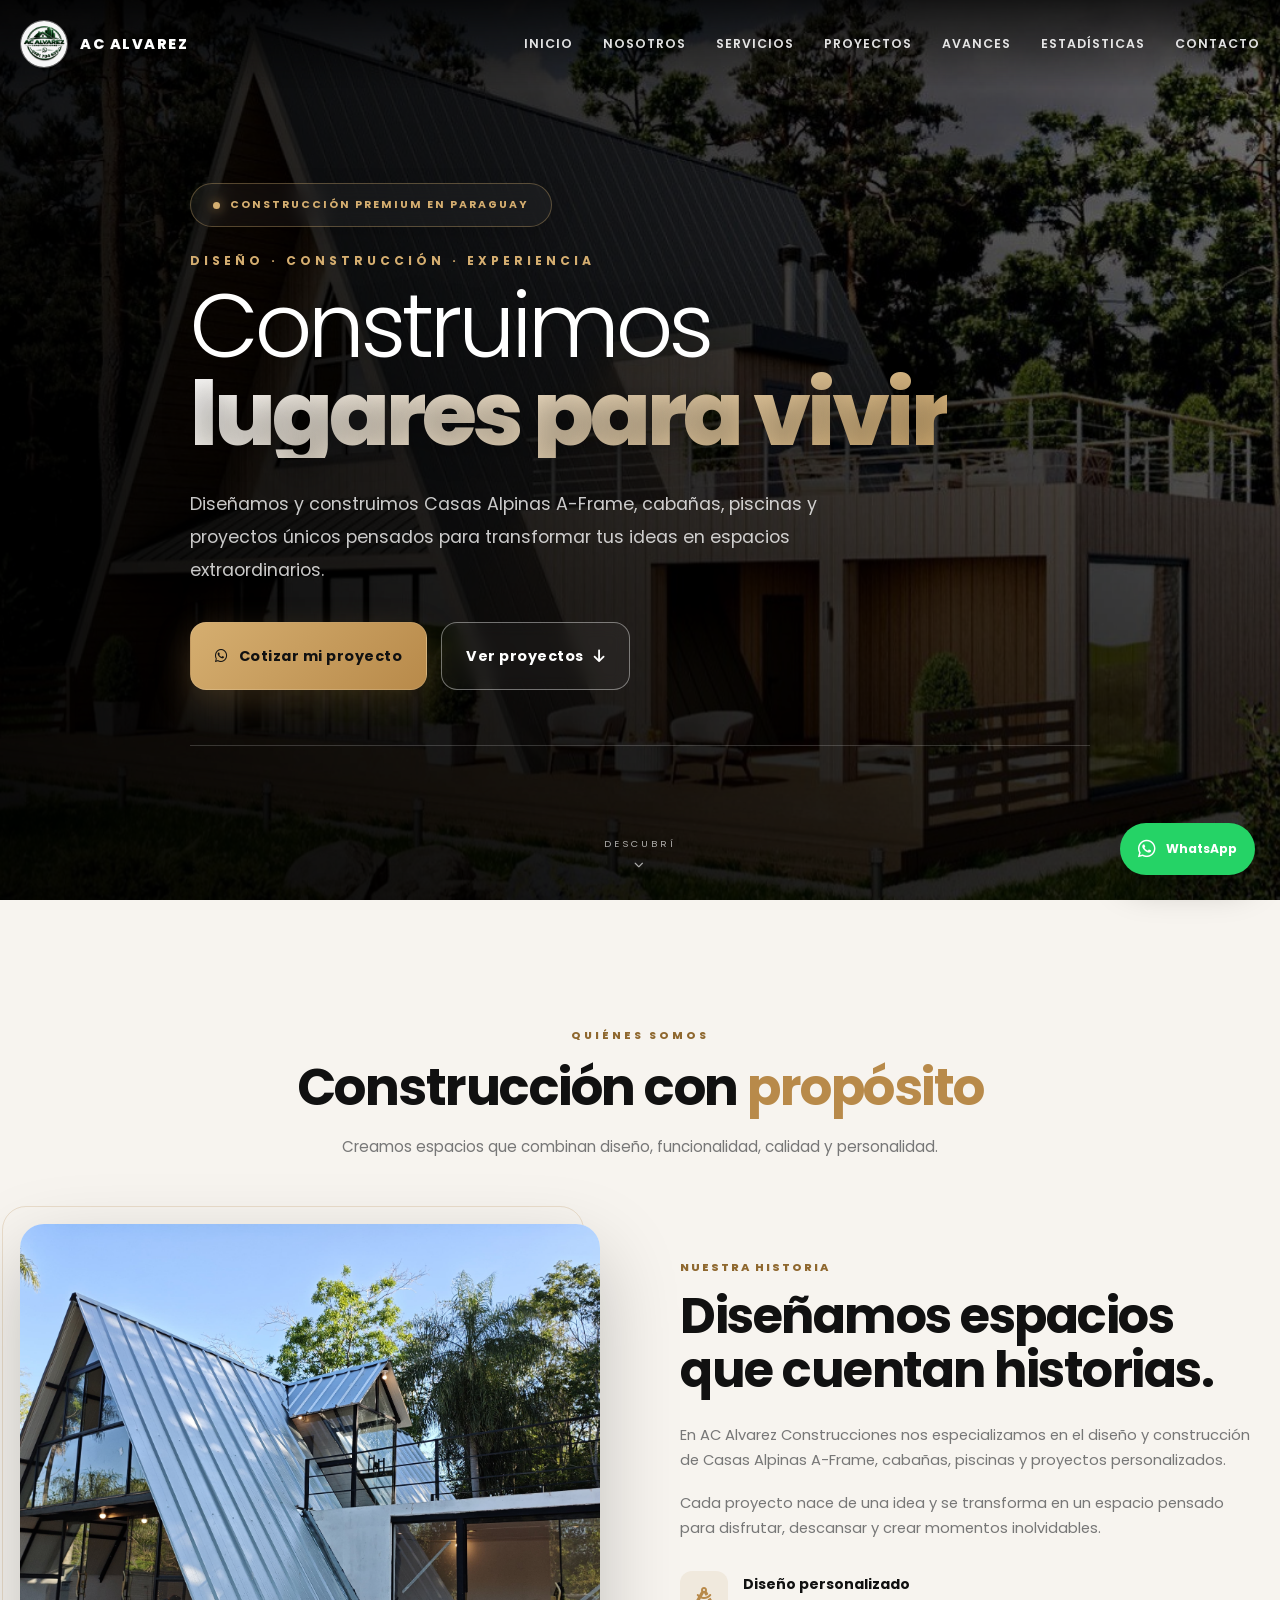
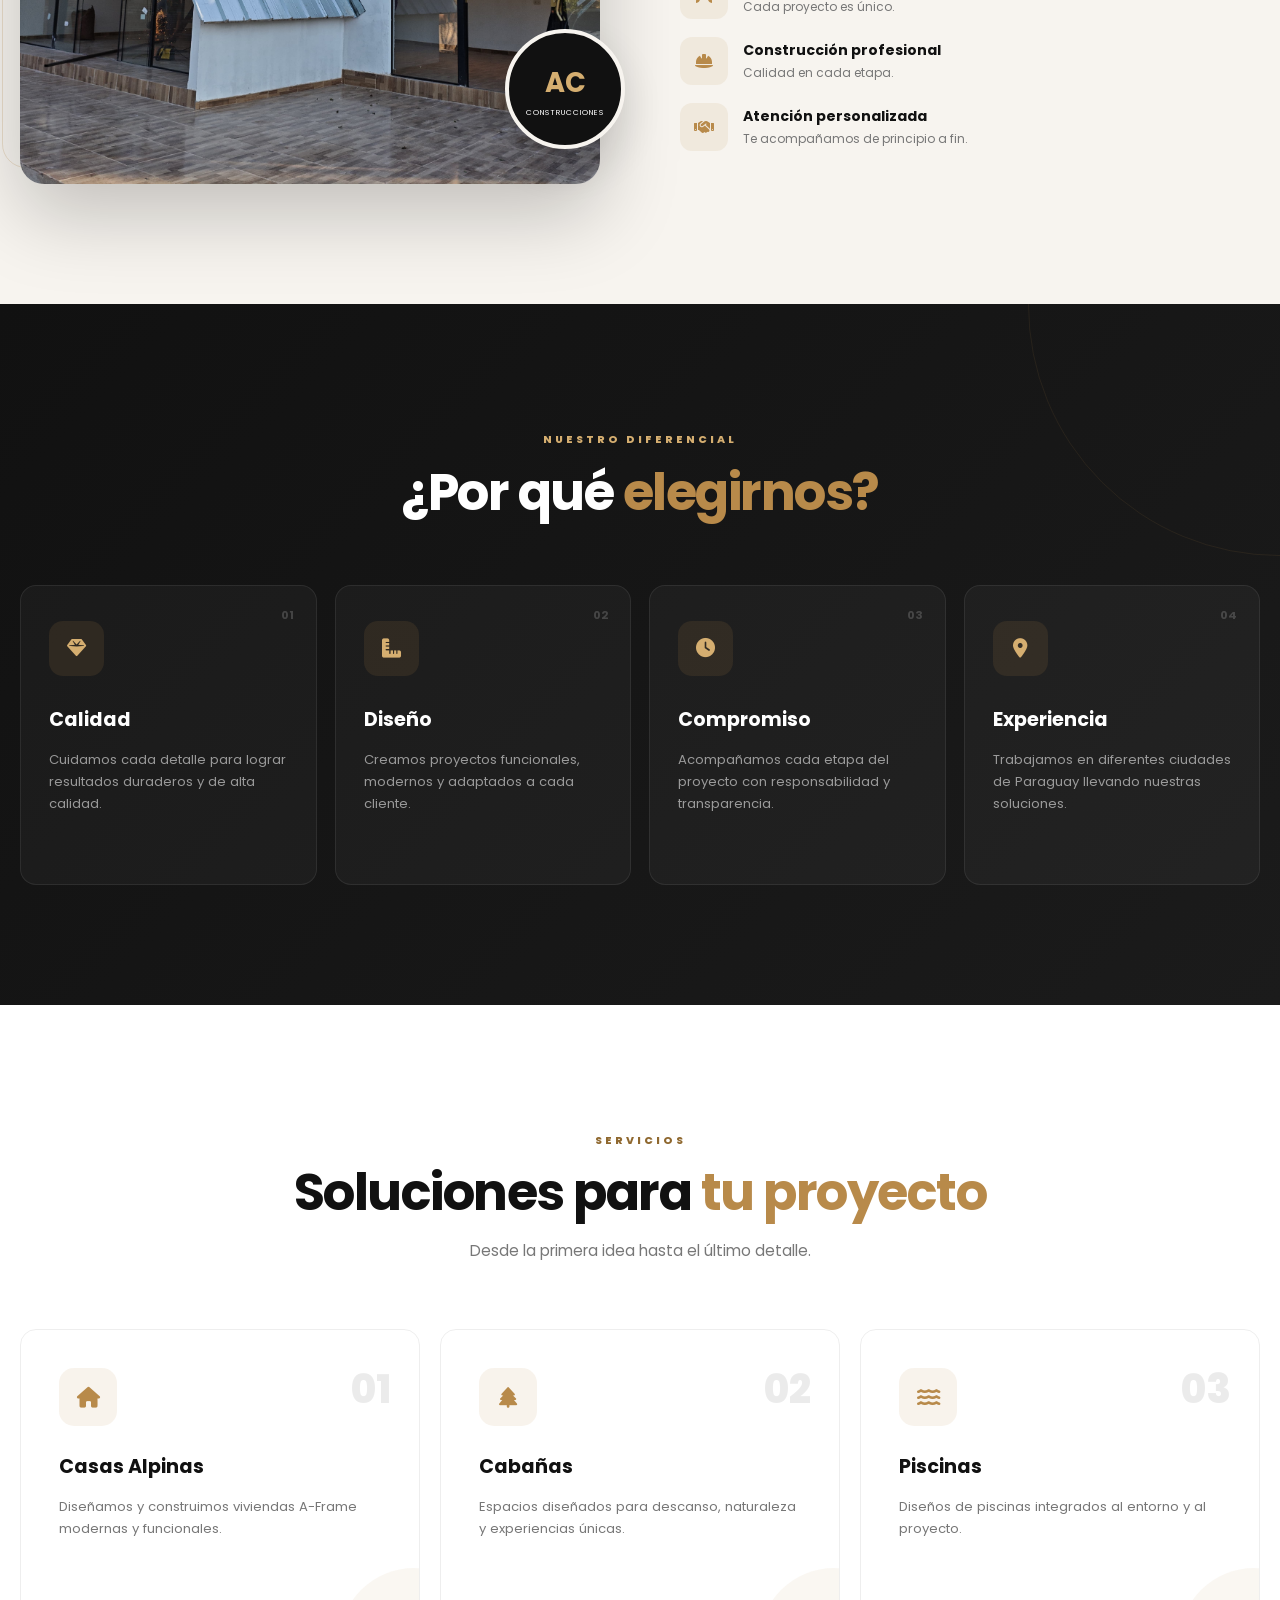
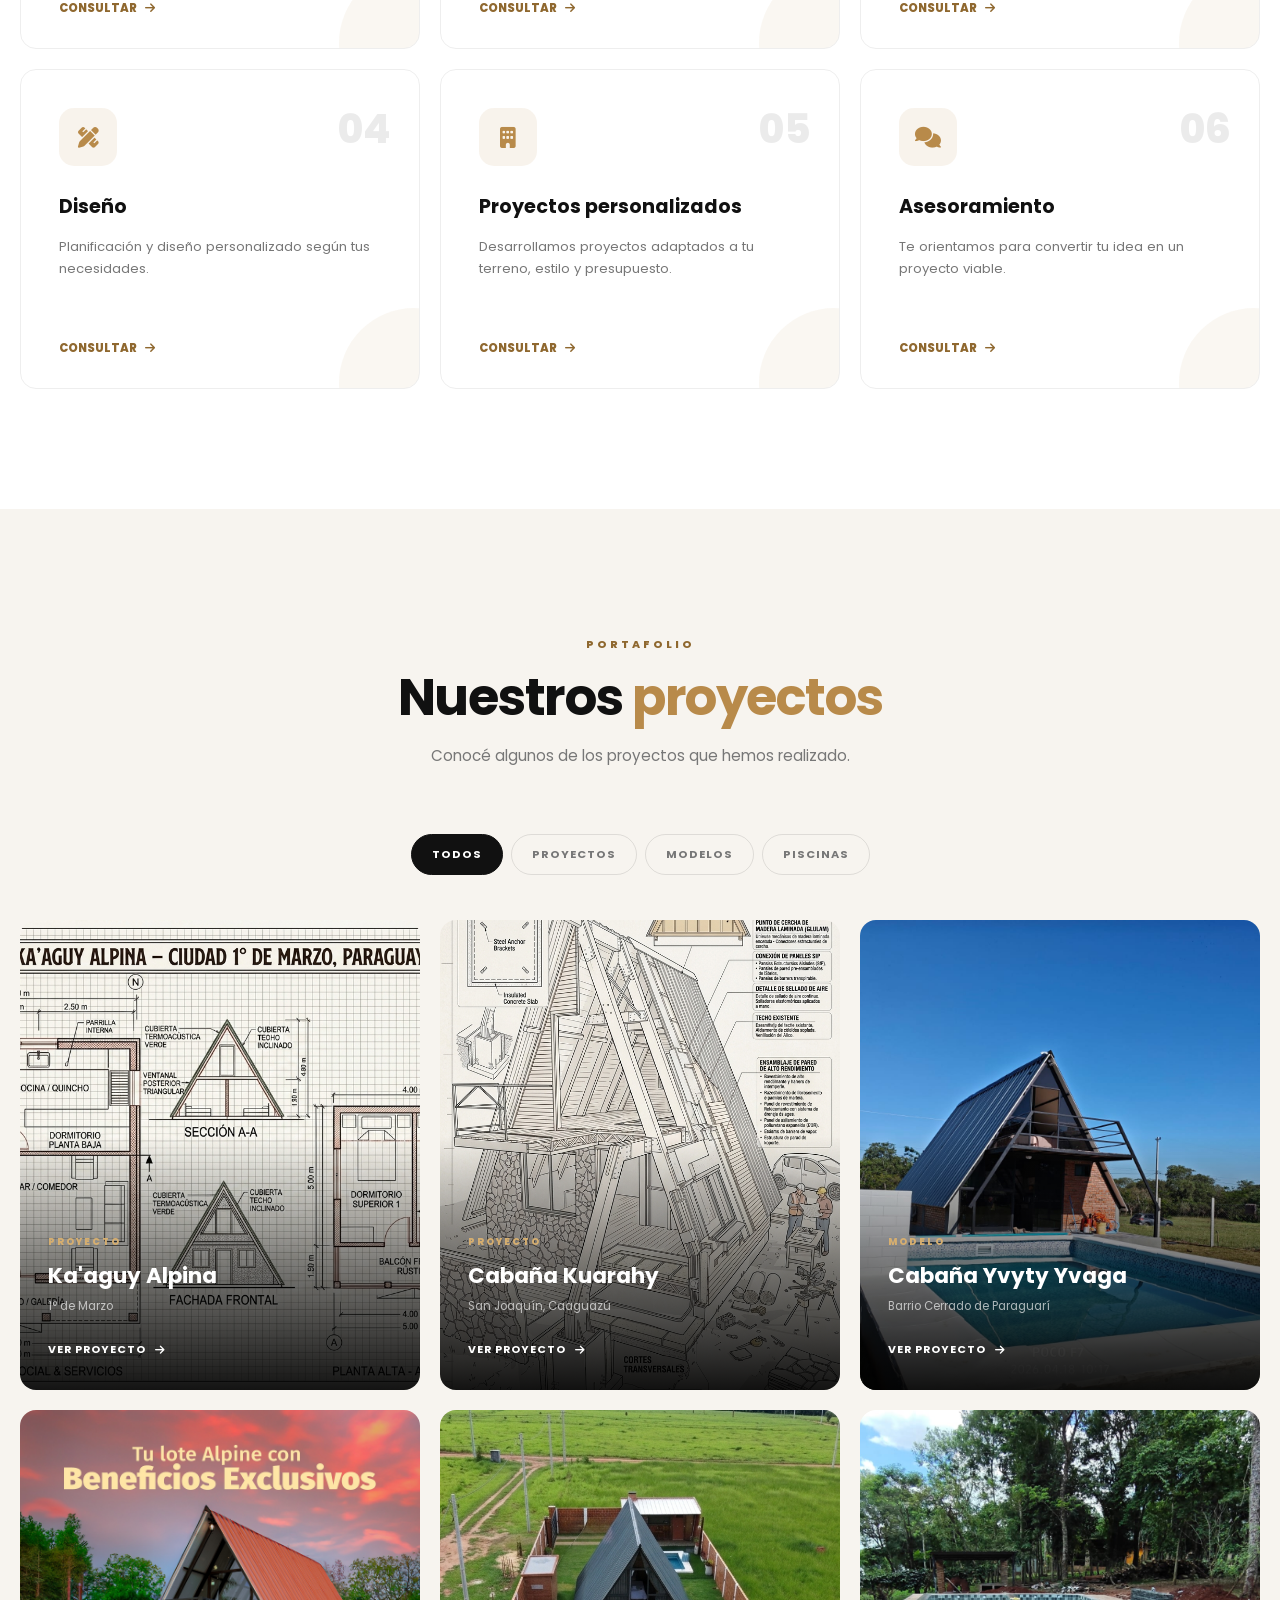
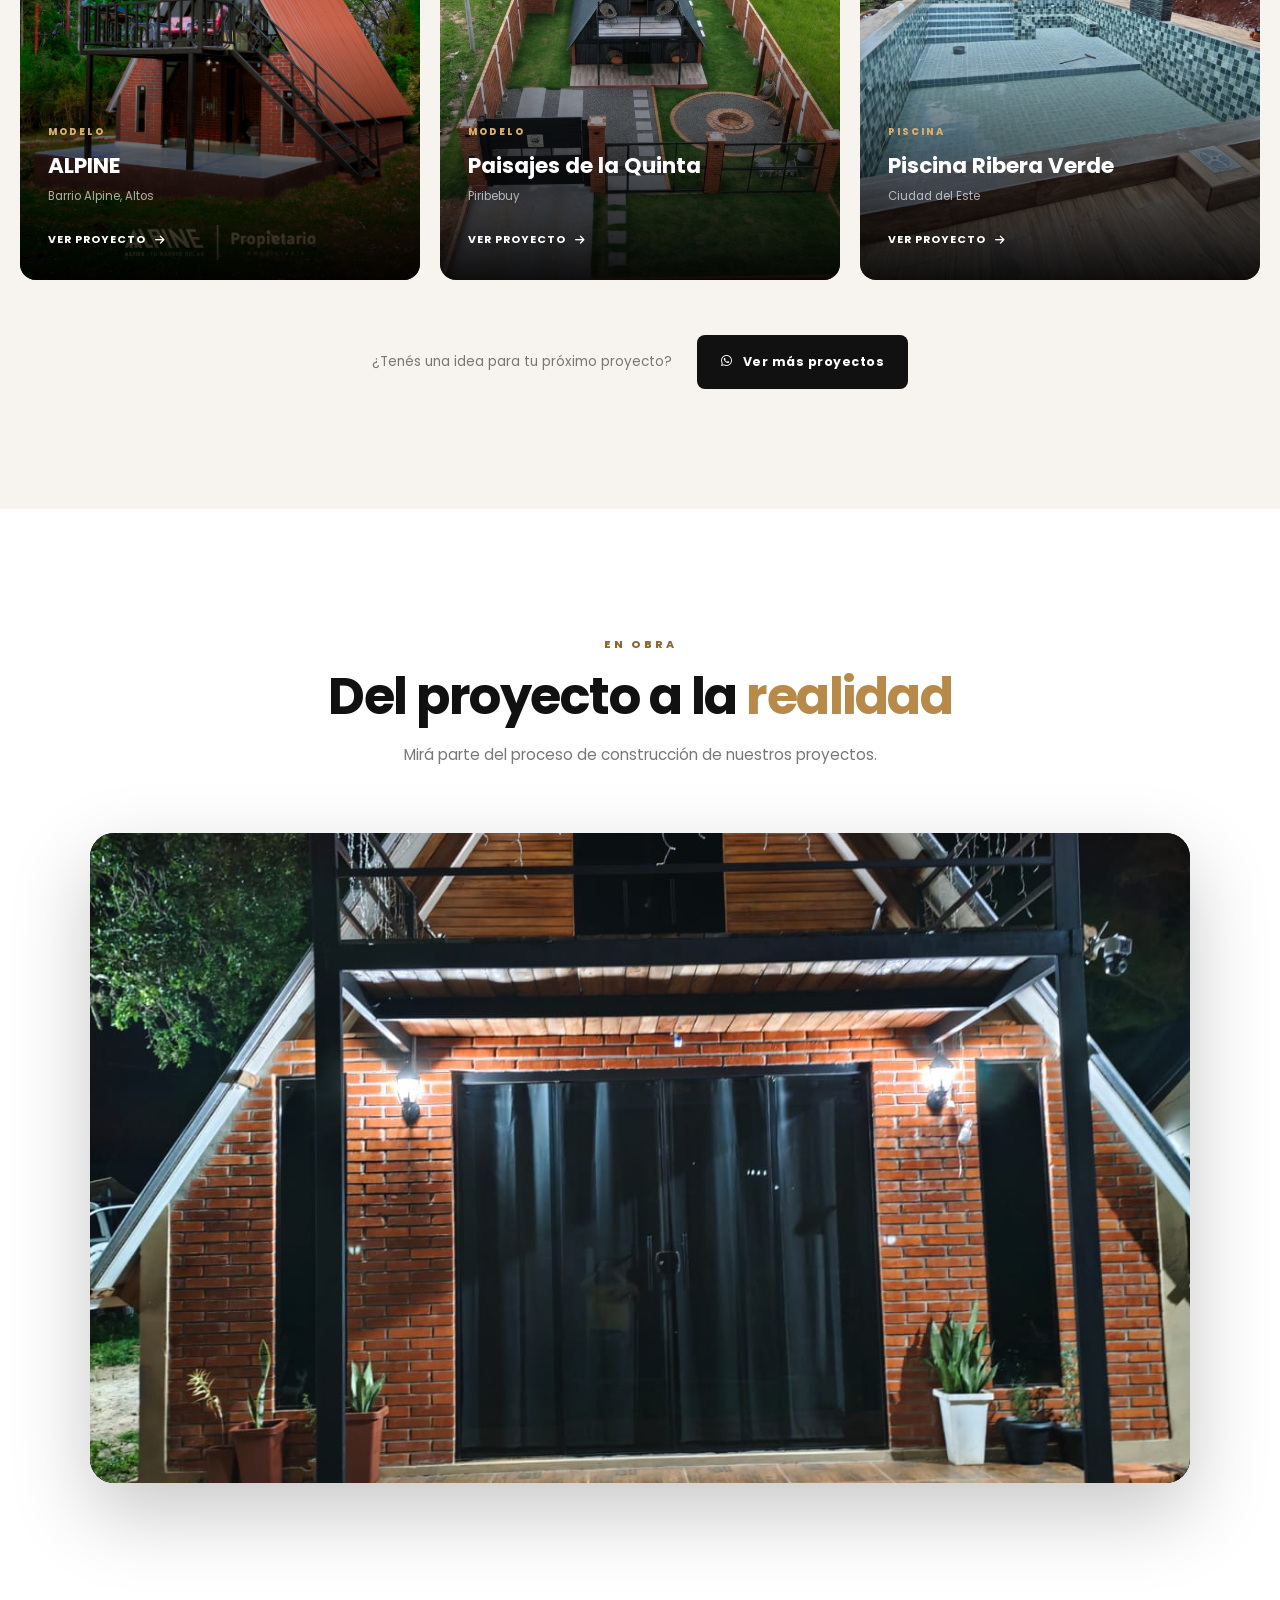
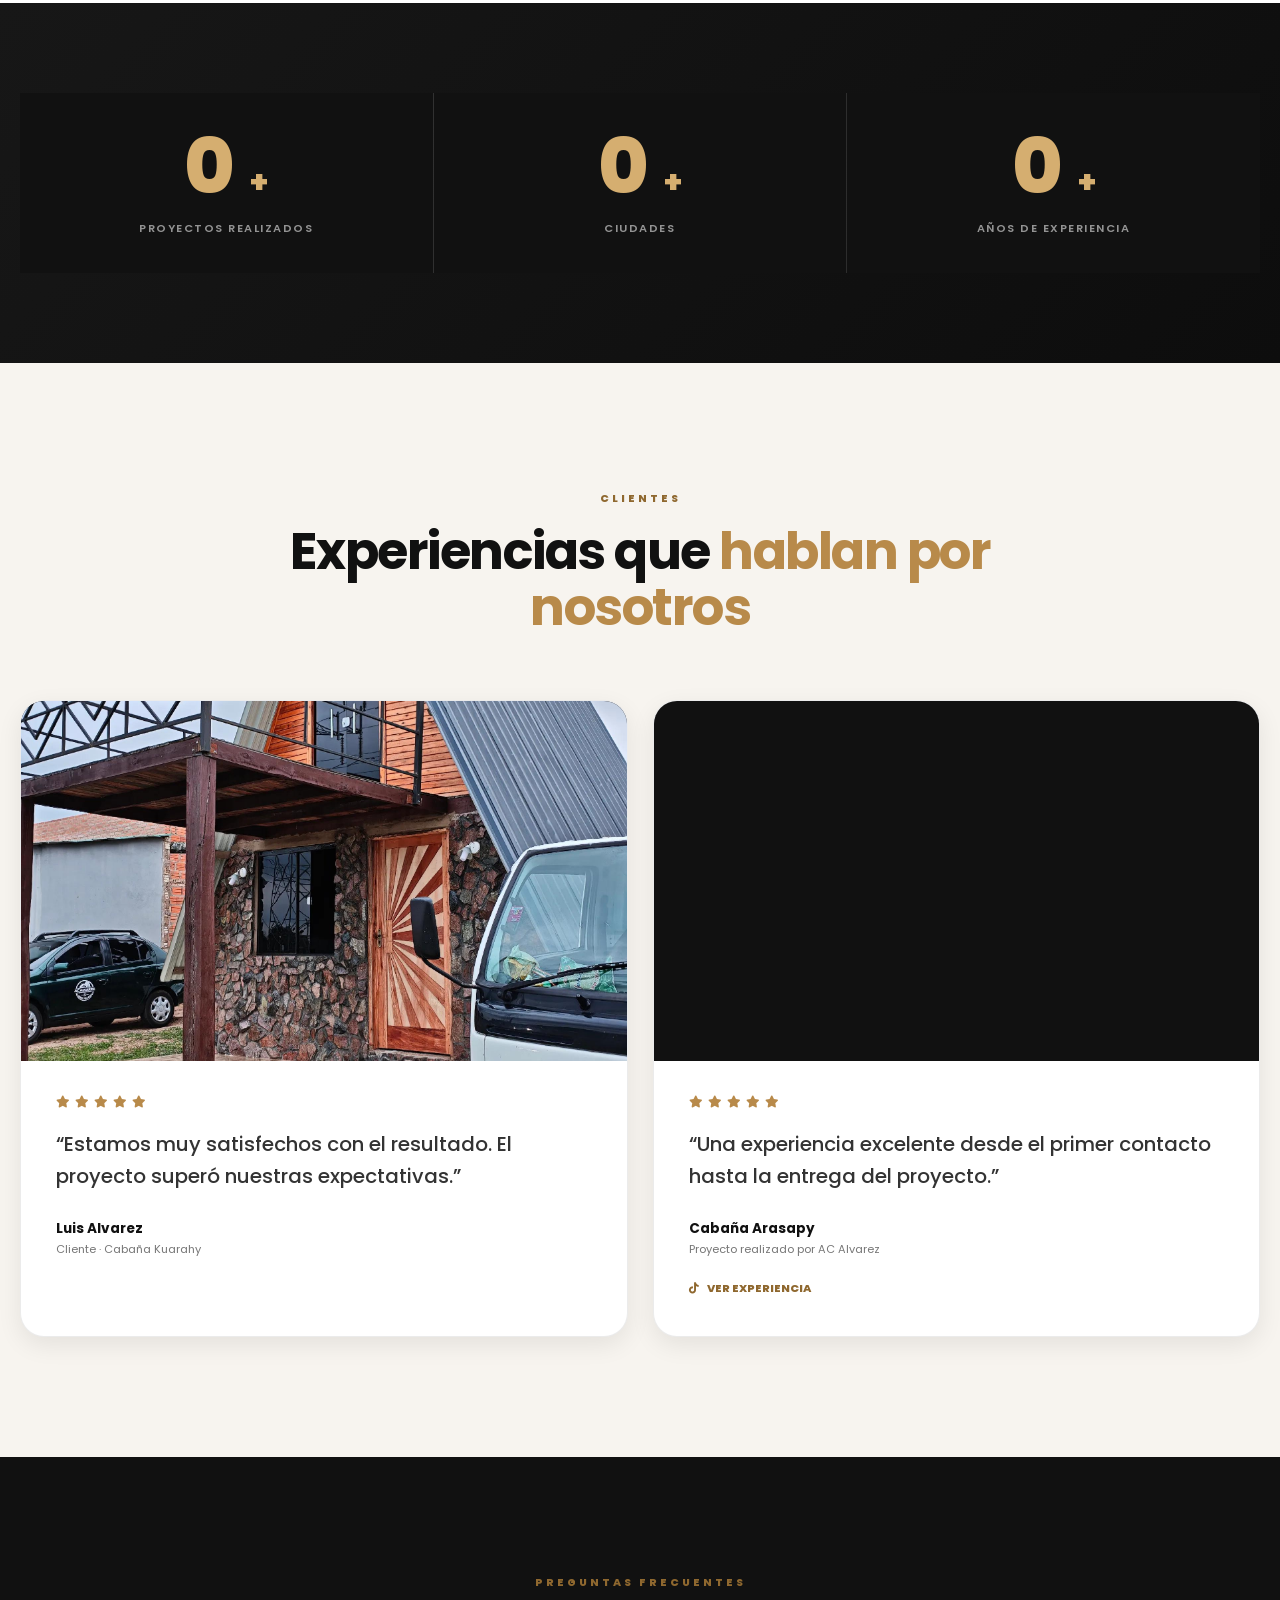
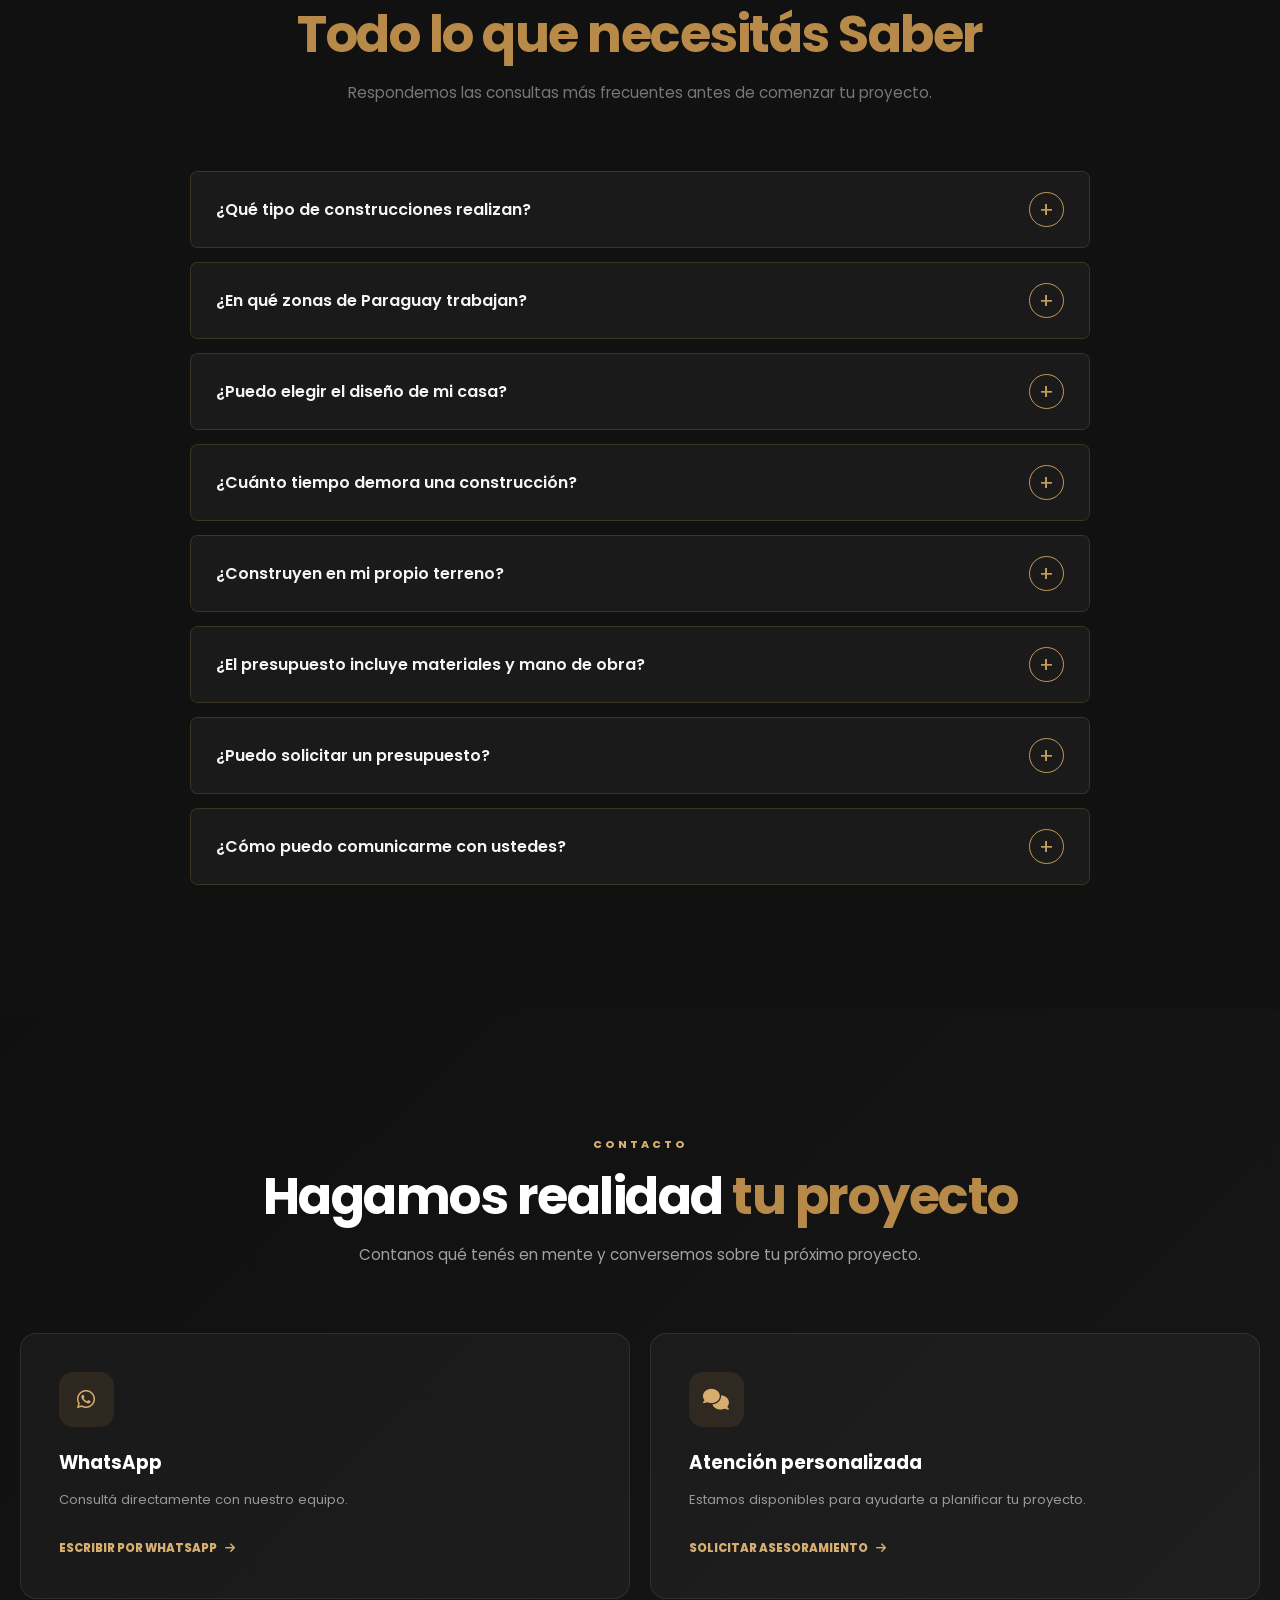
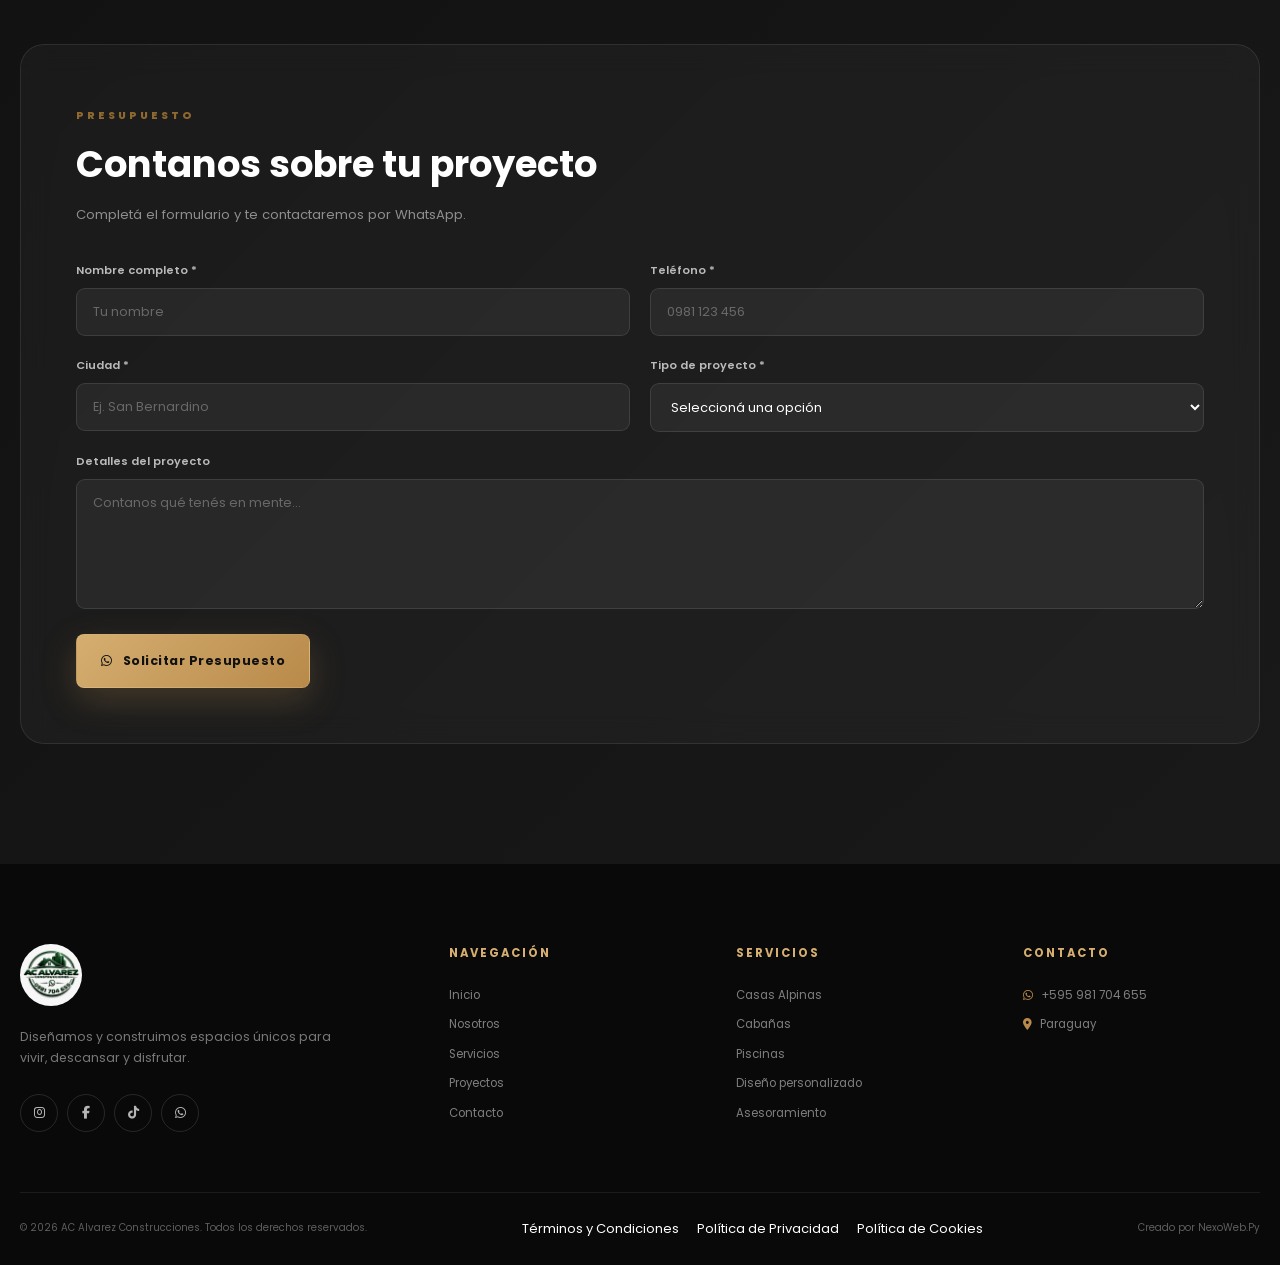
==== commit 352ef788: "Update index.html" ====
--- a/index.html
+++ b/index.html
@@ -49,7 +49,7 @@
 
     <link
         rel="canonical"
-        href="https://cbenegas1.github.io/Ac-Alvarez-Construcciones/"
+        href="https://nexowebpy.github.io/Alvarez_Construcciones/"
     >
 
 
@@ -70,10 +70,10 @@
           content="Diseñamos y construimos Casas Alpinas, cabañas, piscinas y proyectos personalizados en Paraguay.">
 
     <meta property="og:url"
-          content="https://cbenegas1.github.io/Ac-Alvarez-Construcciones/">
+          content="https://nexowebpy.github.io/Alvarez_Construcciones/">
 
     <meta property="og:image"
-          content="https://cbenegas1.github.io/Ac-Alvarez-Construcciones/Fo1.jpg">
+          content="https://nexowebpy.github.io/Alvarez_Construcciones/Fo1.jpg">
 
 
     <!-- =====================================================
@@ -90,7 +90,7 @@
           content="Casas Alpinas A-Frame y proyectos de construcción en Paraguay.">
 
     <meta name="twitter:image"
-          content="https://cbenegas1.github.io/Ac-Alvarez-Construcciones/Fo1.jpg">
+          content="https://nexowebpy.github.io/Alvarez_Construcciones/Fo1.jpg">
 
 
     <!-- =====================================================
@@ -165,9 +165,9 @@
 
         "description": "Diseño y construcción de Casas Alpinas A-Frame, cabañas, piscinas y proyectos personalizados en Paraguay.",
 
-        "url": "https://cbenegas1.github.io/Ac-Alvarez-Construcciones/",
-
-        "image": "https://cbenegas1.github.io/Ac-Alvarez-Construcciones/CasaAlpinaLogo.jpeg",
+        "url": "https://nexowebpy.github.io/Alvarez_Construcciones/",
+
+        "image": "https://nexowebpy.github.io/Alvarez_Construcciones/CasaAlpinaLogo.jpeg",
 
         "telephone": "+595981704655",
 
@@ -183,11 +183,11 @@
             "name": "Paraguay"
         },
 
-        "sameAs": [
-            "https://www.instagram.com/",
-            "https://www.facebook.com/",
-            "https://www.tiktok.com/"
-        ]
+       "sameAs": [
+    "https://www.instagram.com/alva.rez_construcciones/",
+    "https://www.facebook.com/AlvarezConstruccionesPy",
+    "https://www.tiktok.com/@alvarezconstrucciones1"
+]
 
     }
 
@@ -2895,4 +2895,4 @@
 
 </body>
 
-</html>+</html>
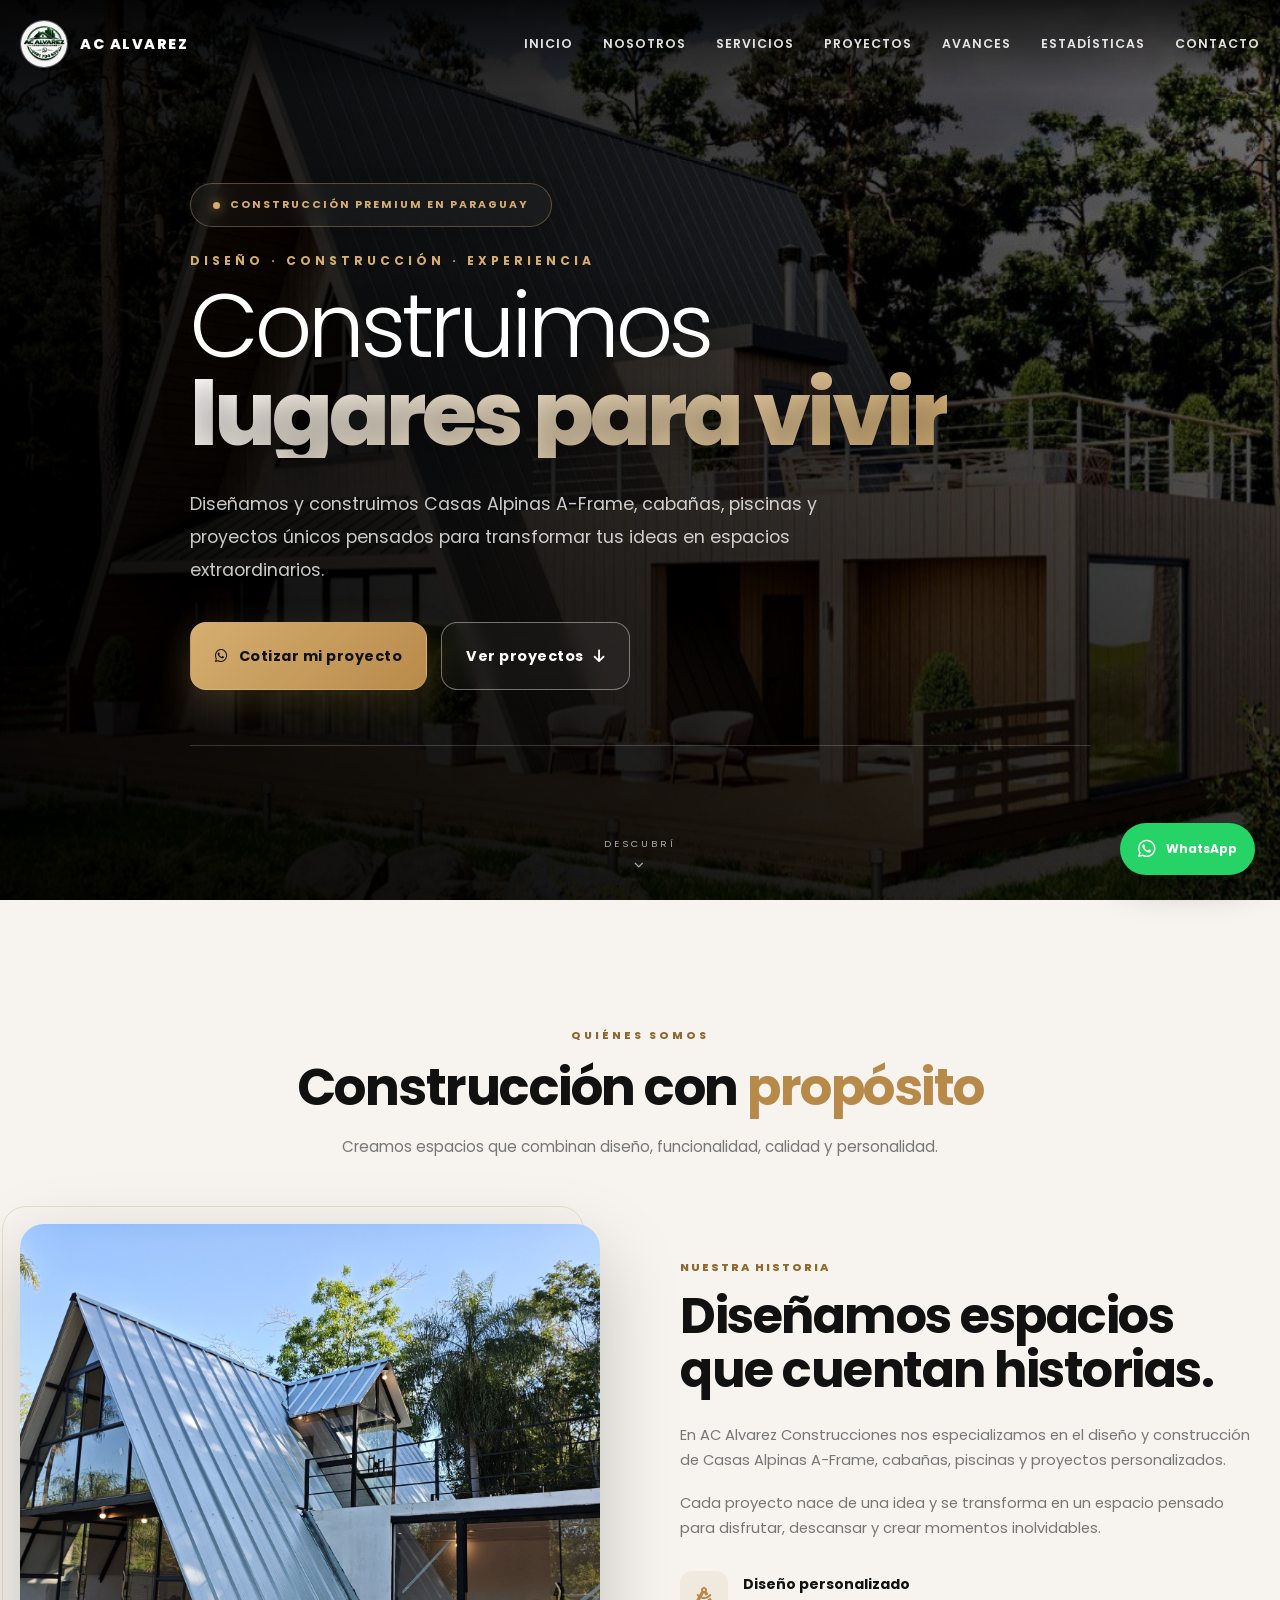
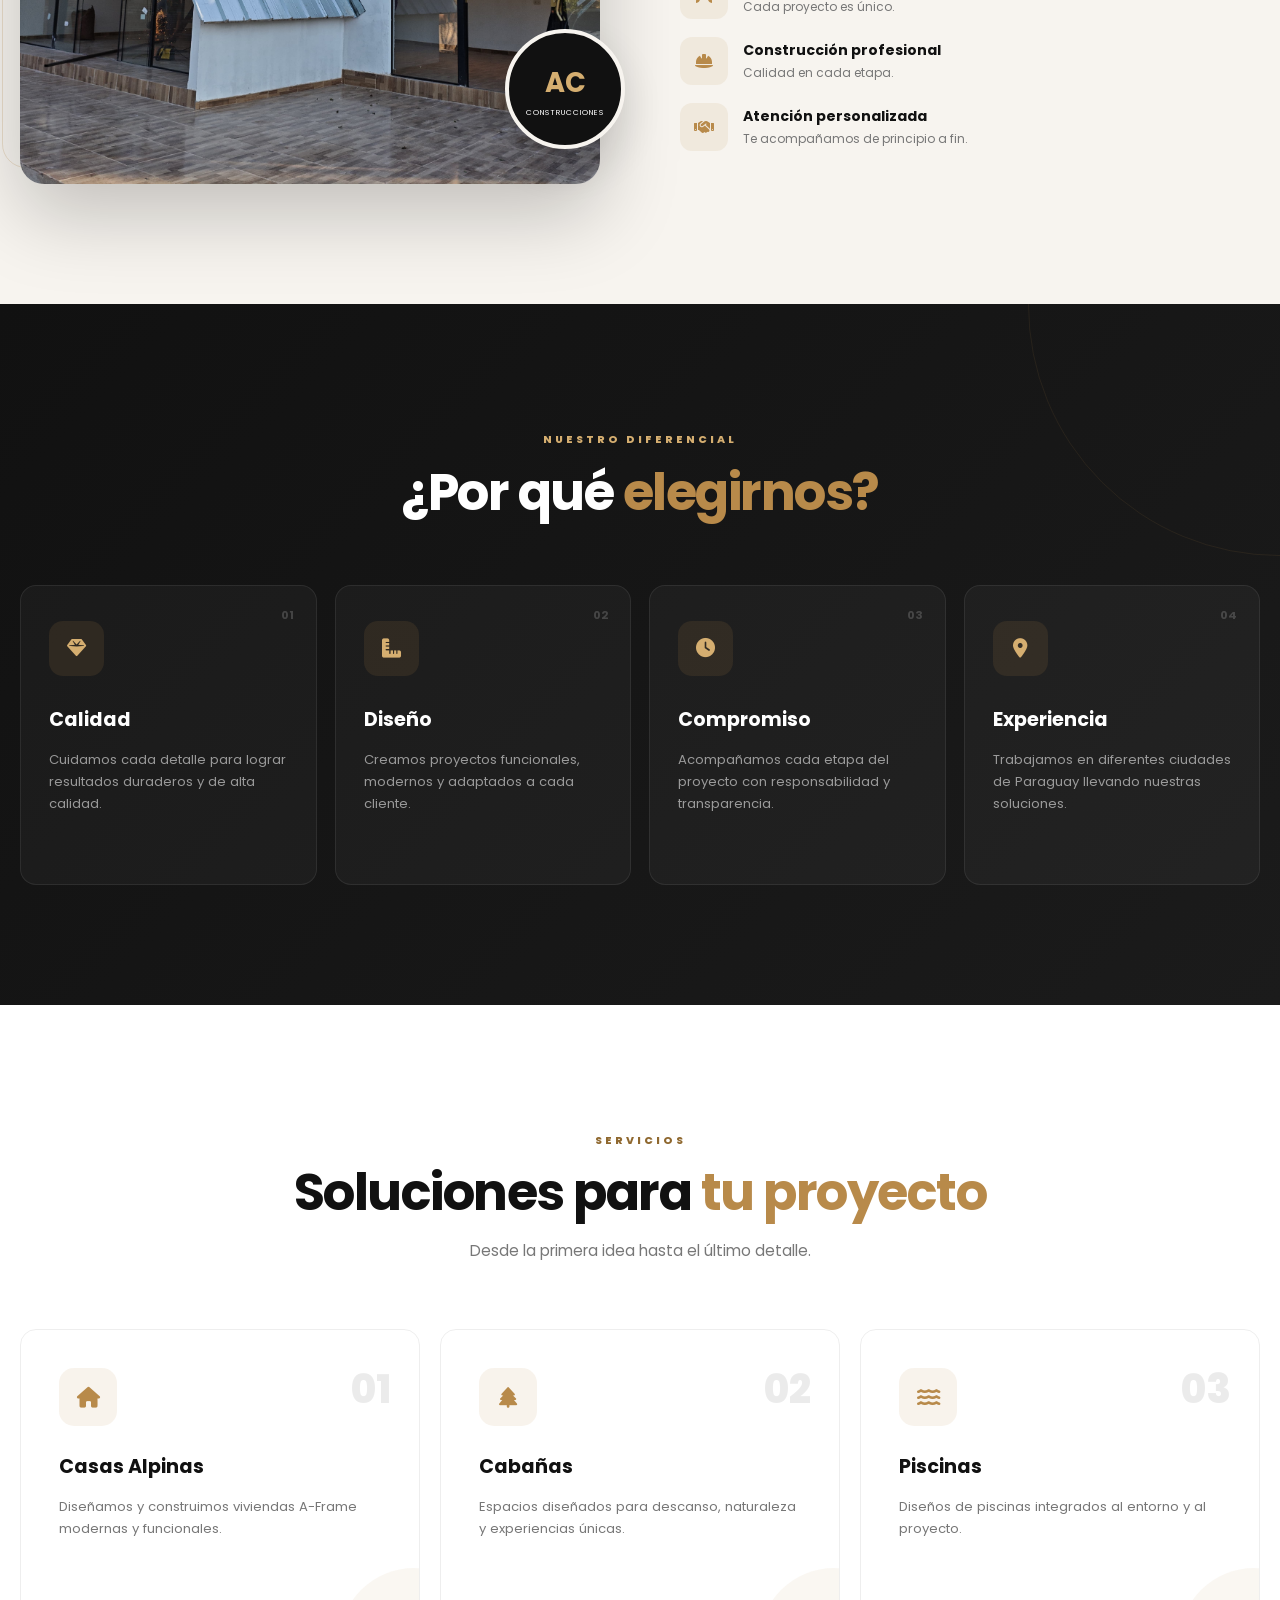
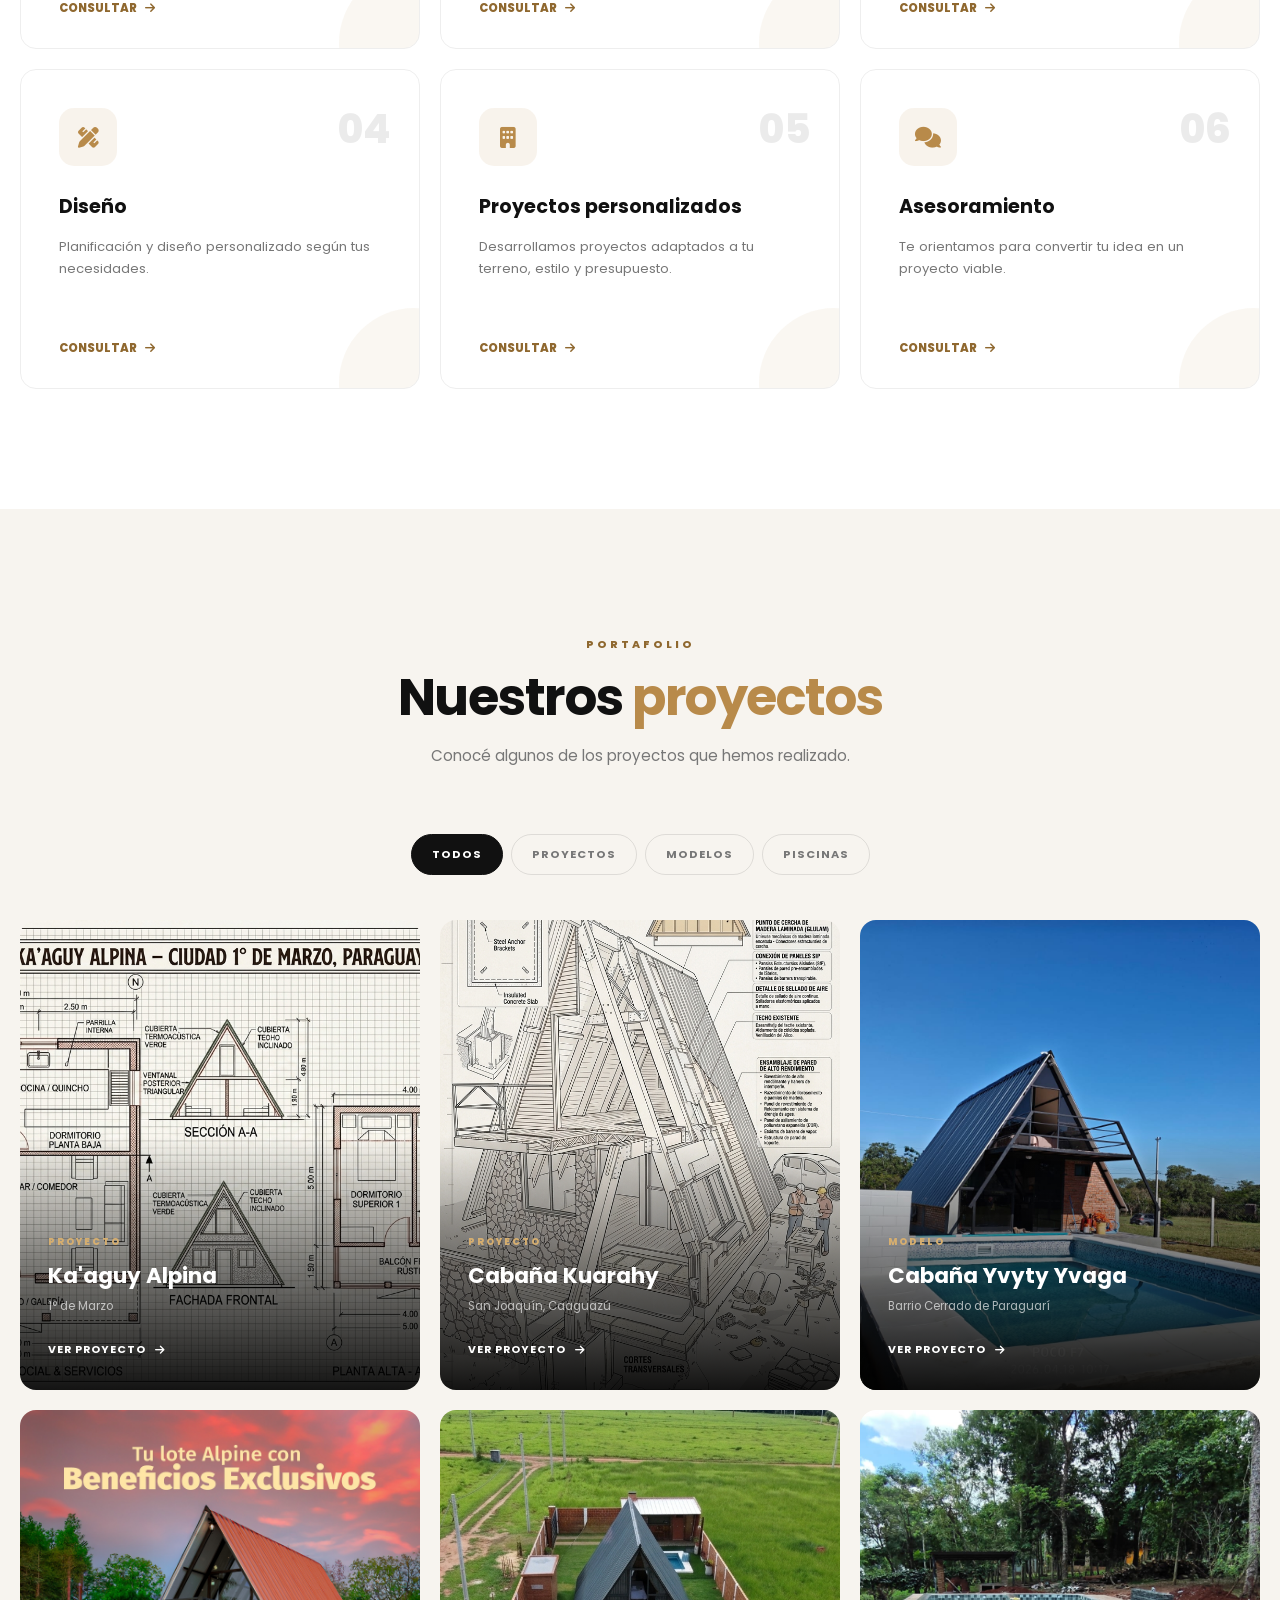
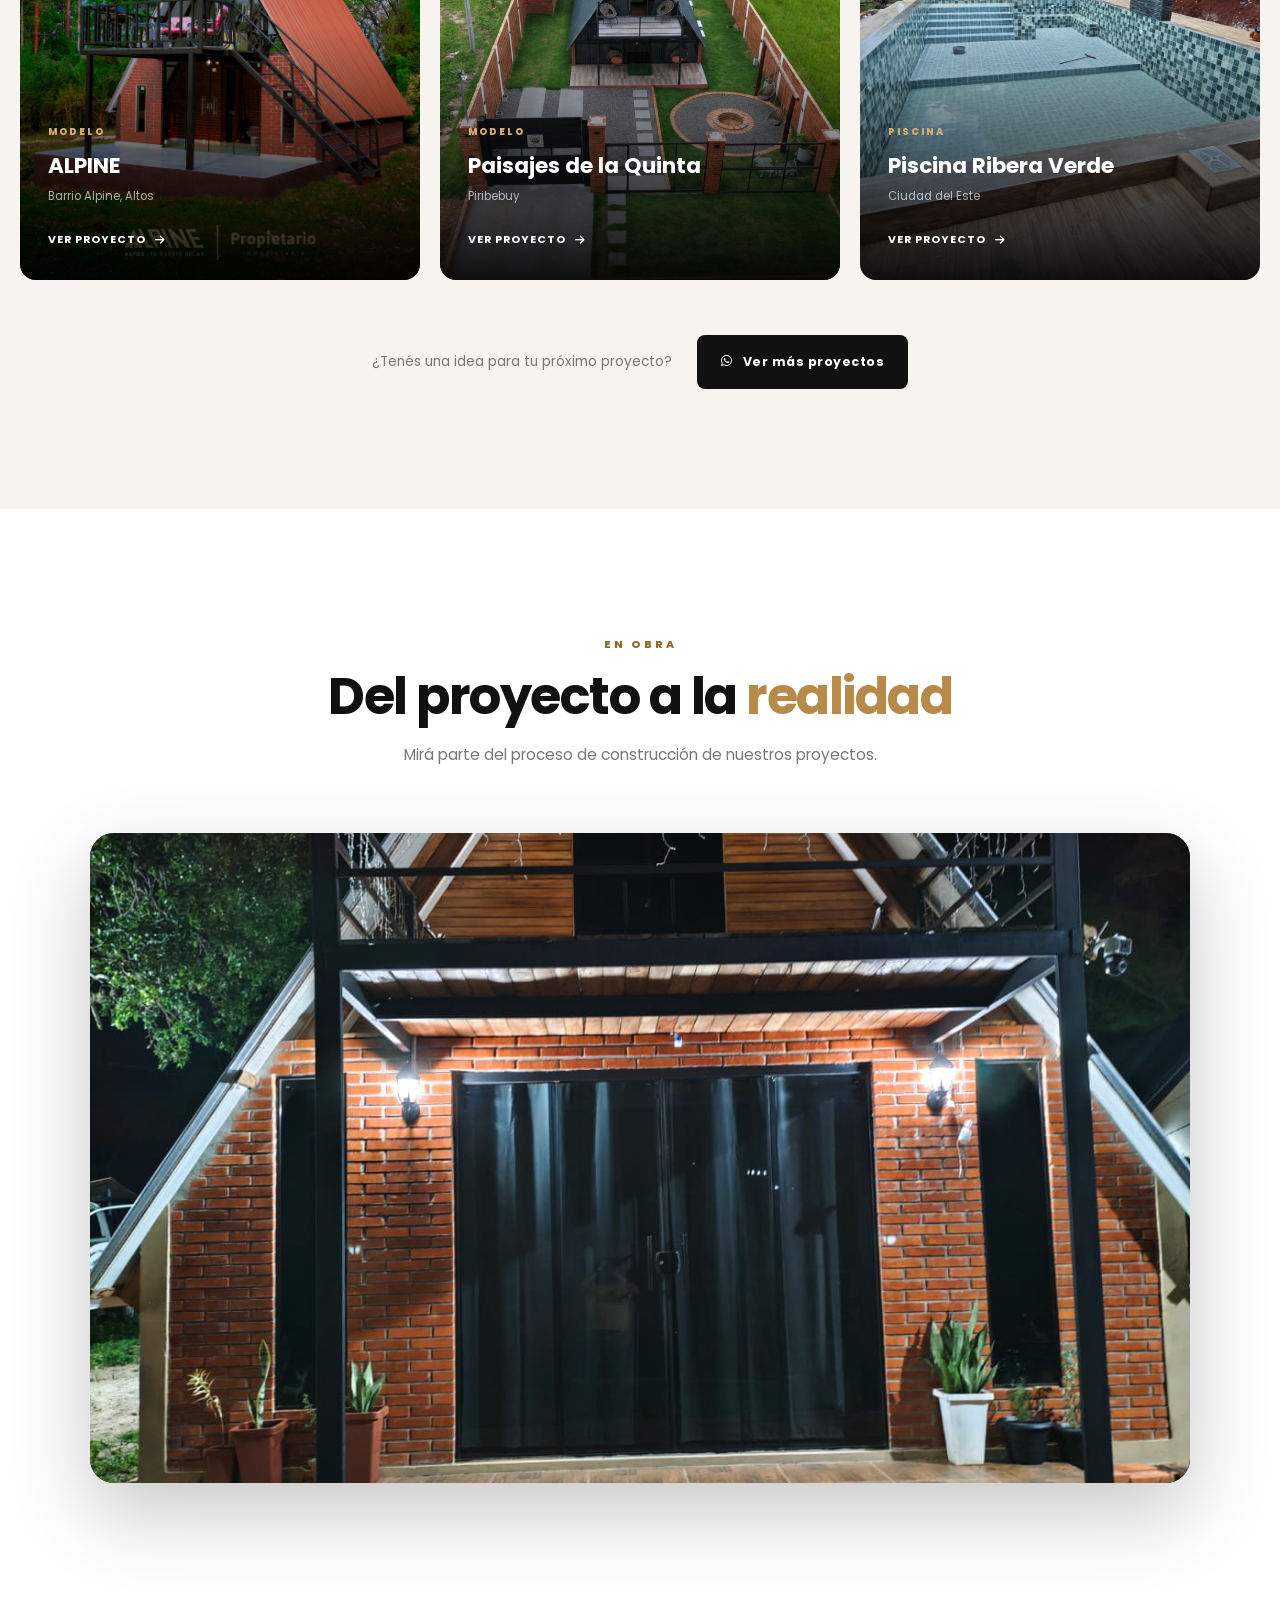
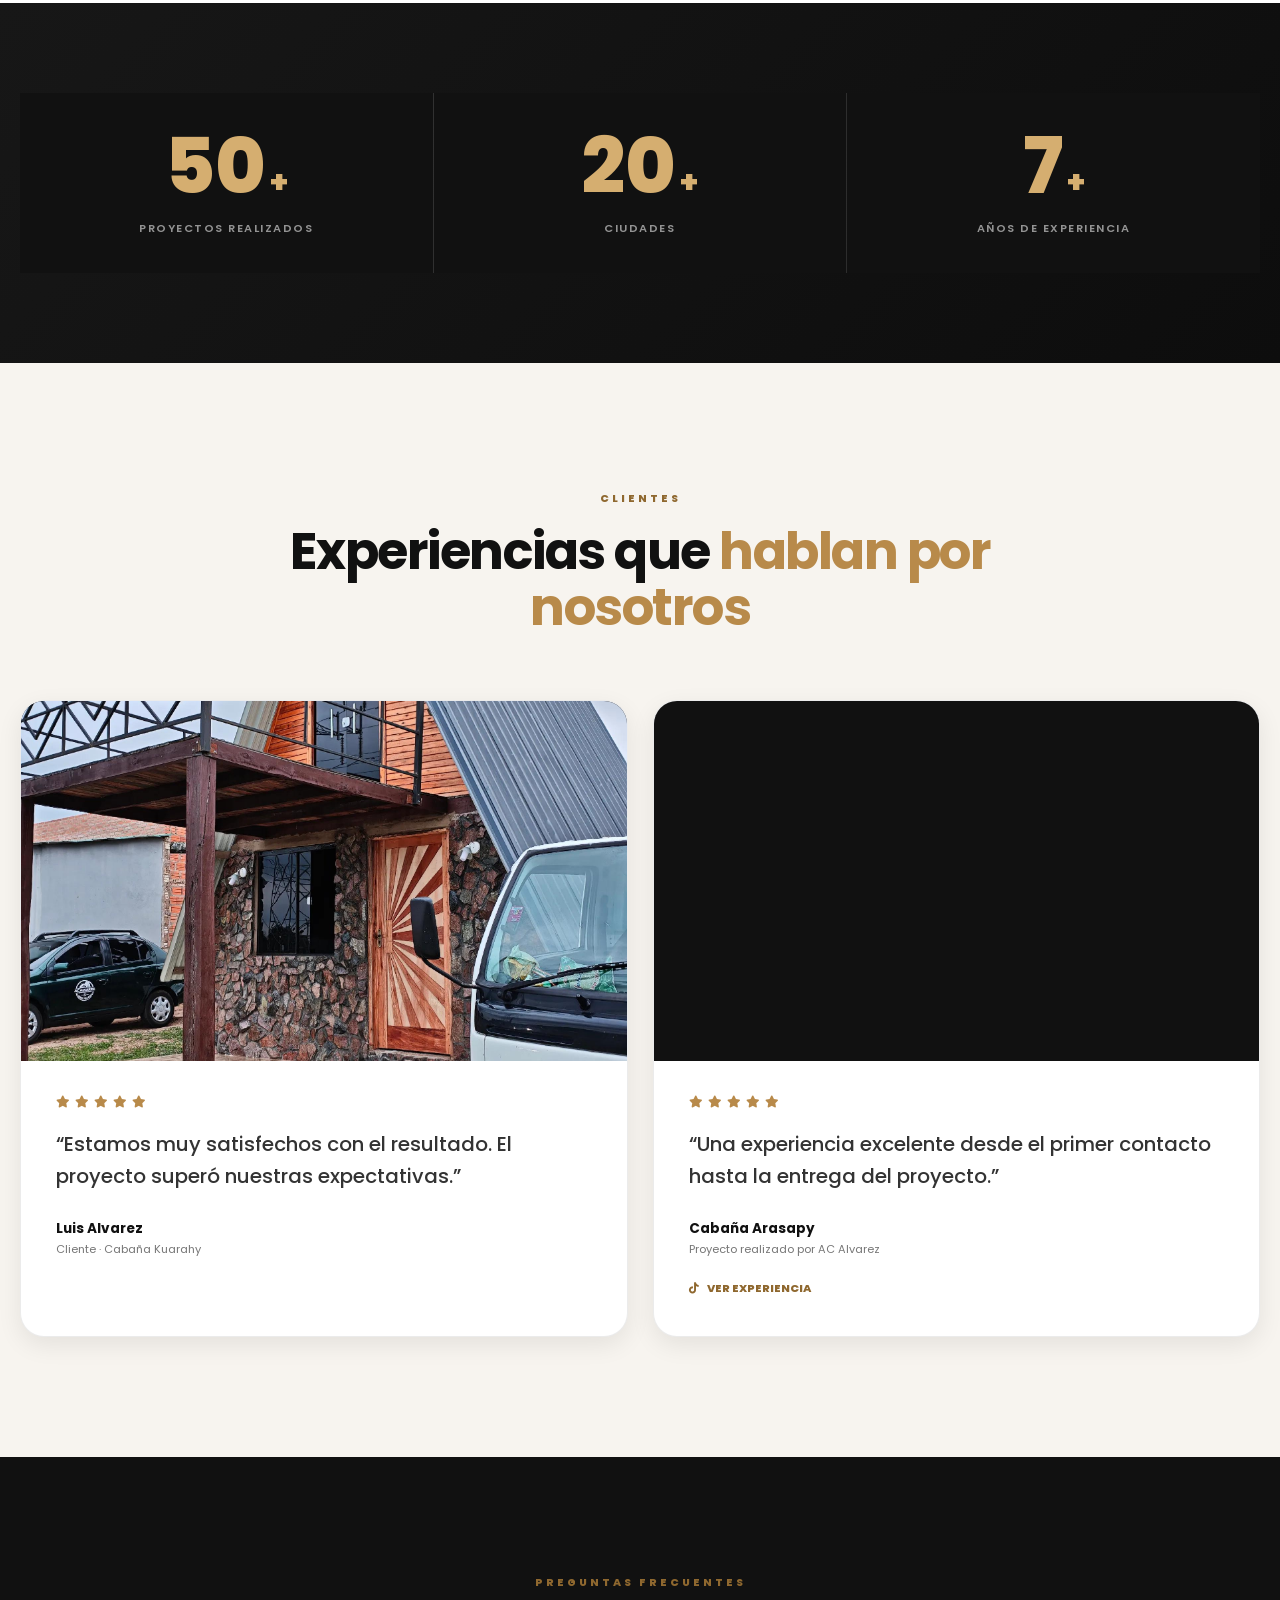
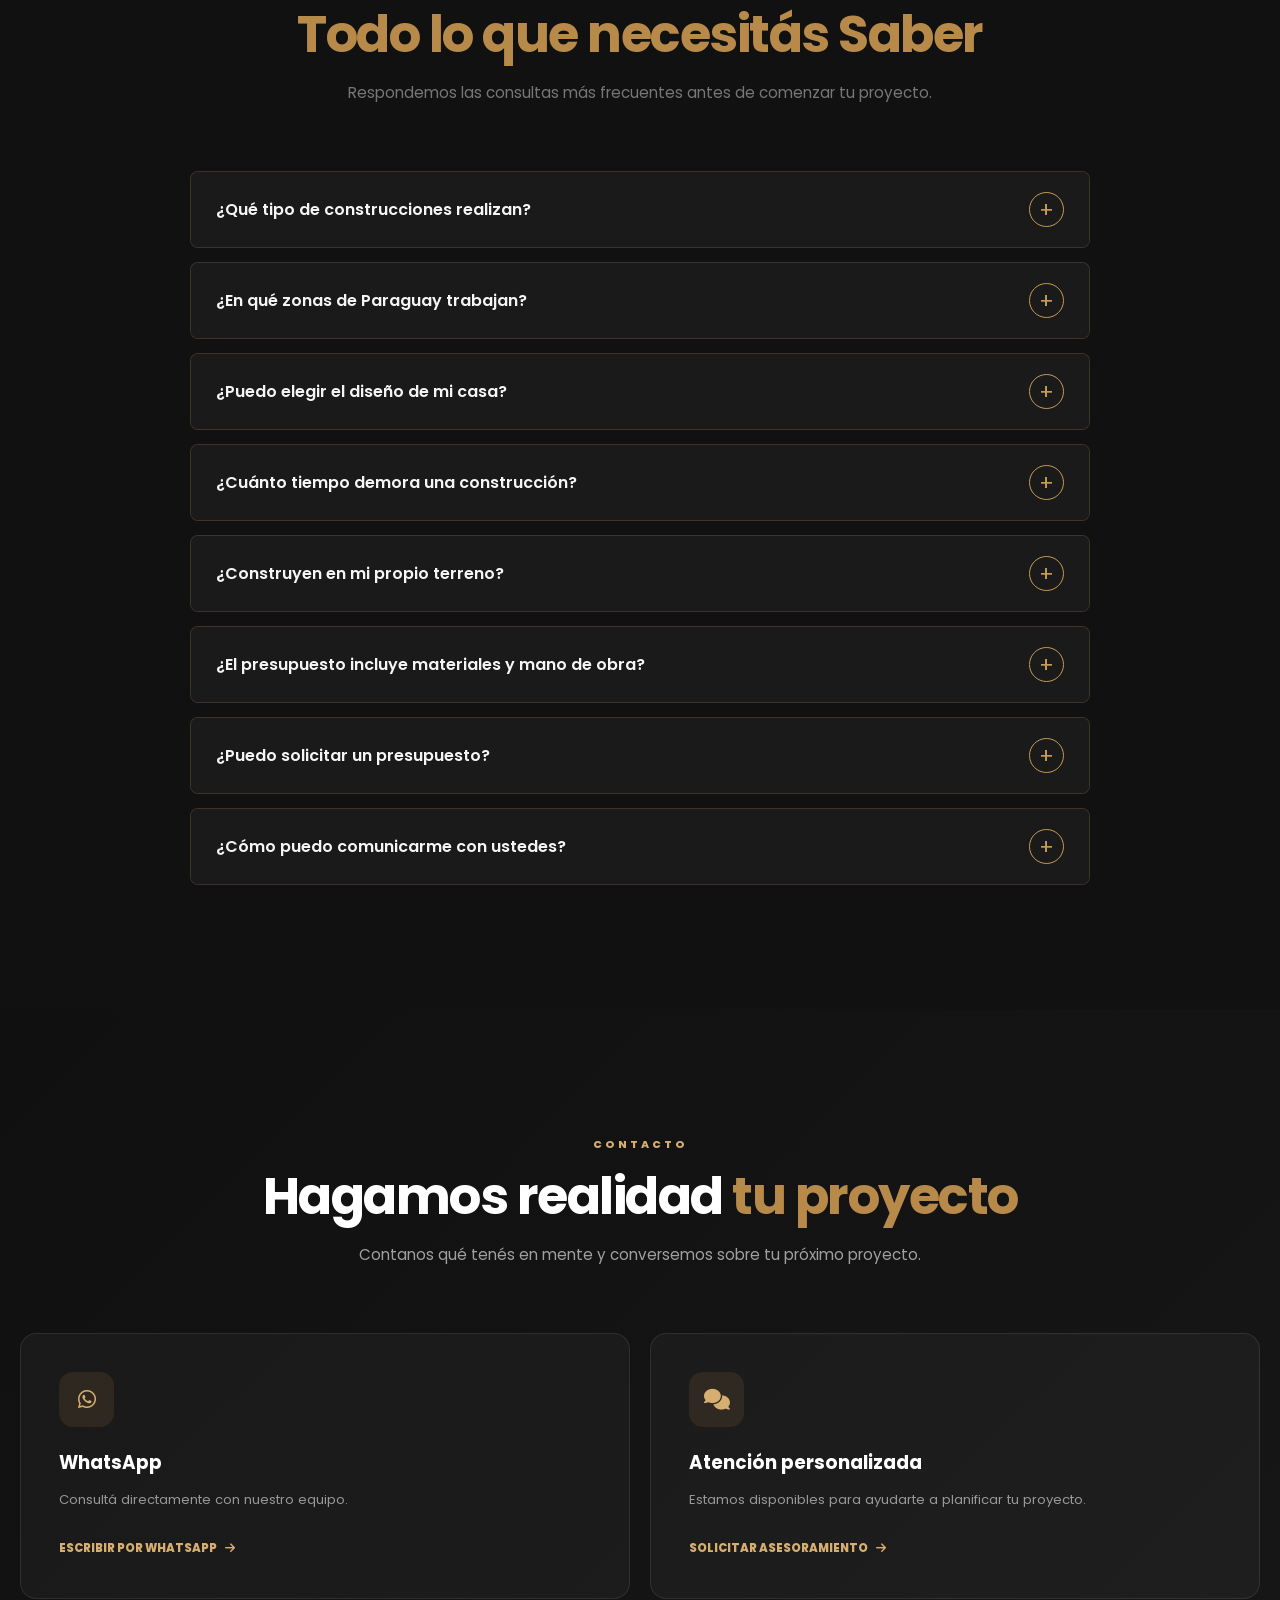
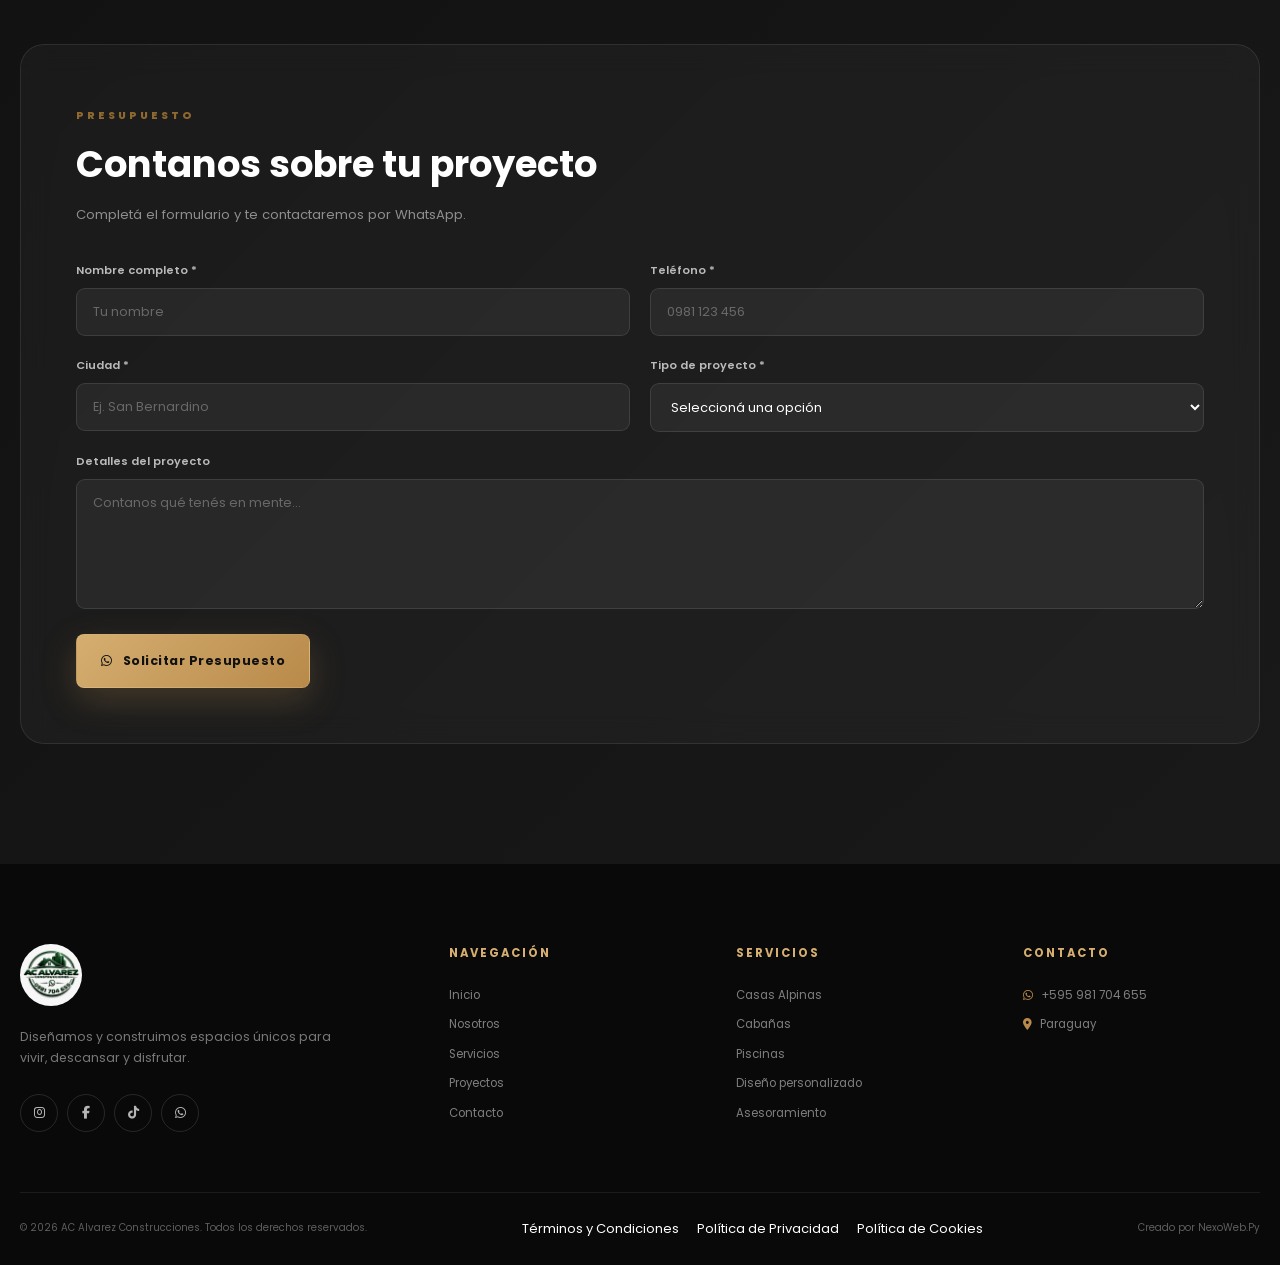
==== commit 8395a67f: "Actualizar index.html" ====
--- a/index.html
+++ b/index.html
@@ -73,7 +73,7 @@
           content="https://nexowebpy.github.io/Alvarez_Construcciones/">
 
     <meta property="og:image"
-          content="https://nexowebpy.github.io/Alvarez_Construcciones/Fo1.jpg">
+          content="https://nexowebpy.github.io/Alvarez_Construcciones/CasaAlpinaLogo.jpeg">
 
 
     <!-- =====================================================
@@ -90,7 +90,7 @@
           content="Casas Alpinas A-Frame y proyectos de construcción en Paraguay.">
 
     <meta name="twitter:image"
-          content="https://nexowebpy.github.io/Alvarez_Construcciones/Fo1.jpg">
+          content="https://nexowebpy.github.io/Alvarez_Construcciones/CasaAlpinaLogo.jpeg">
 
 
     <!-- =====================================================
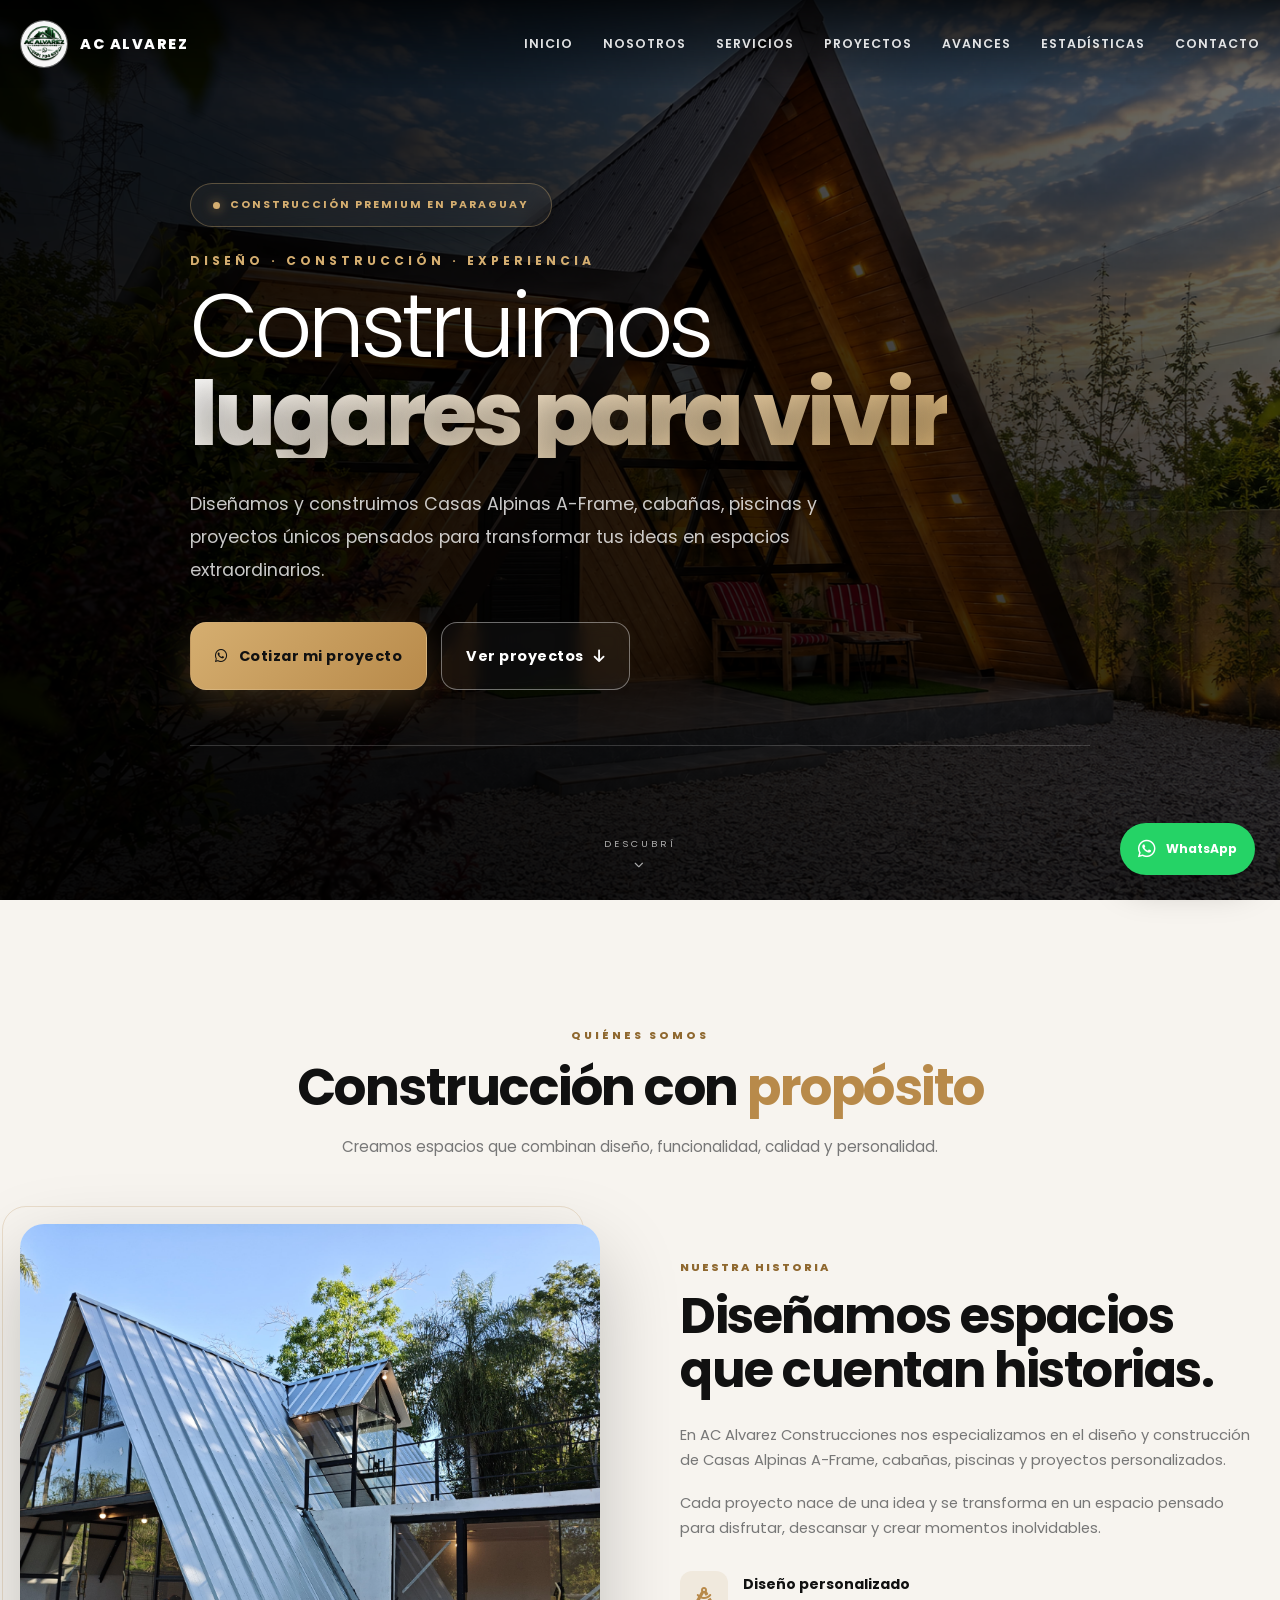
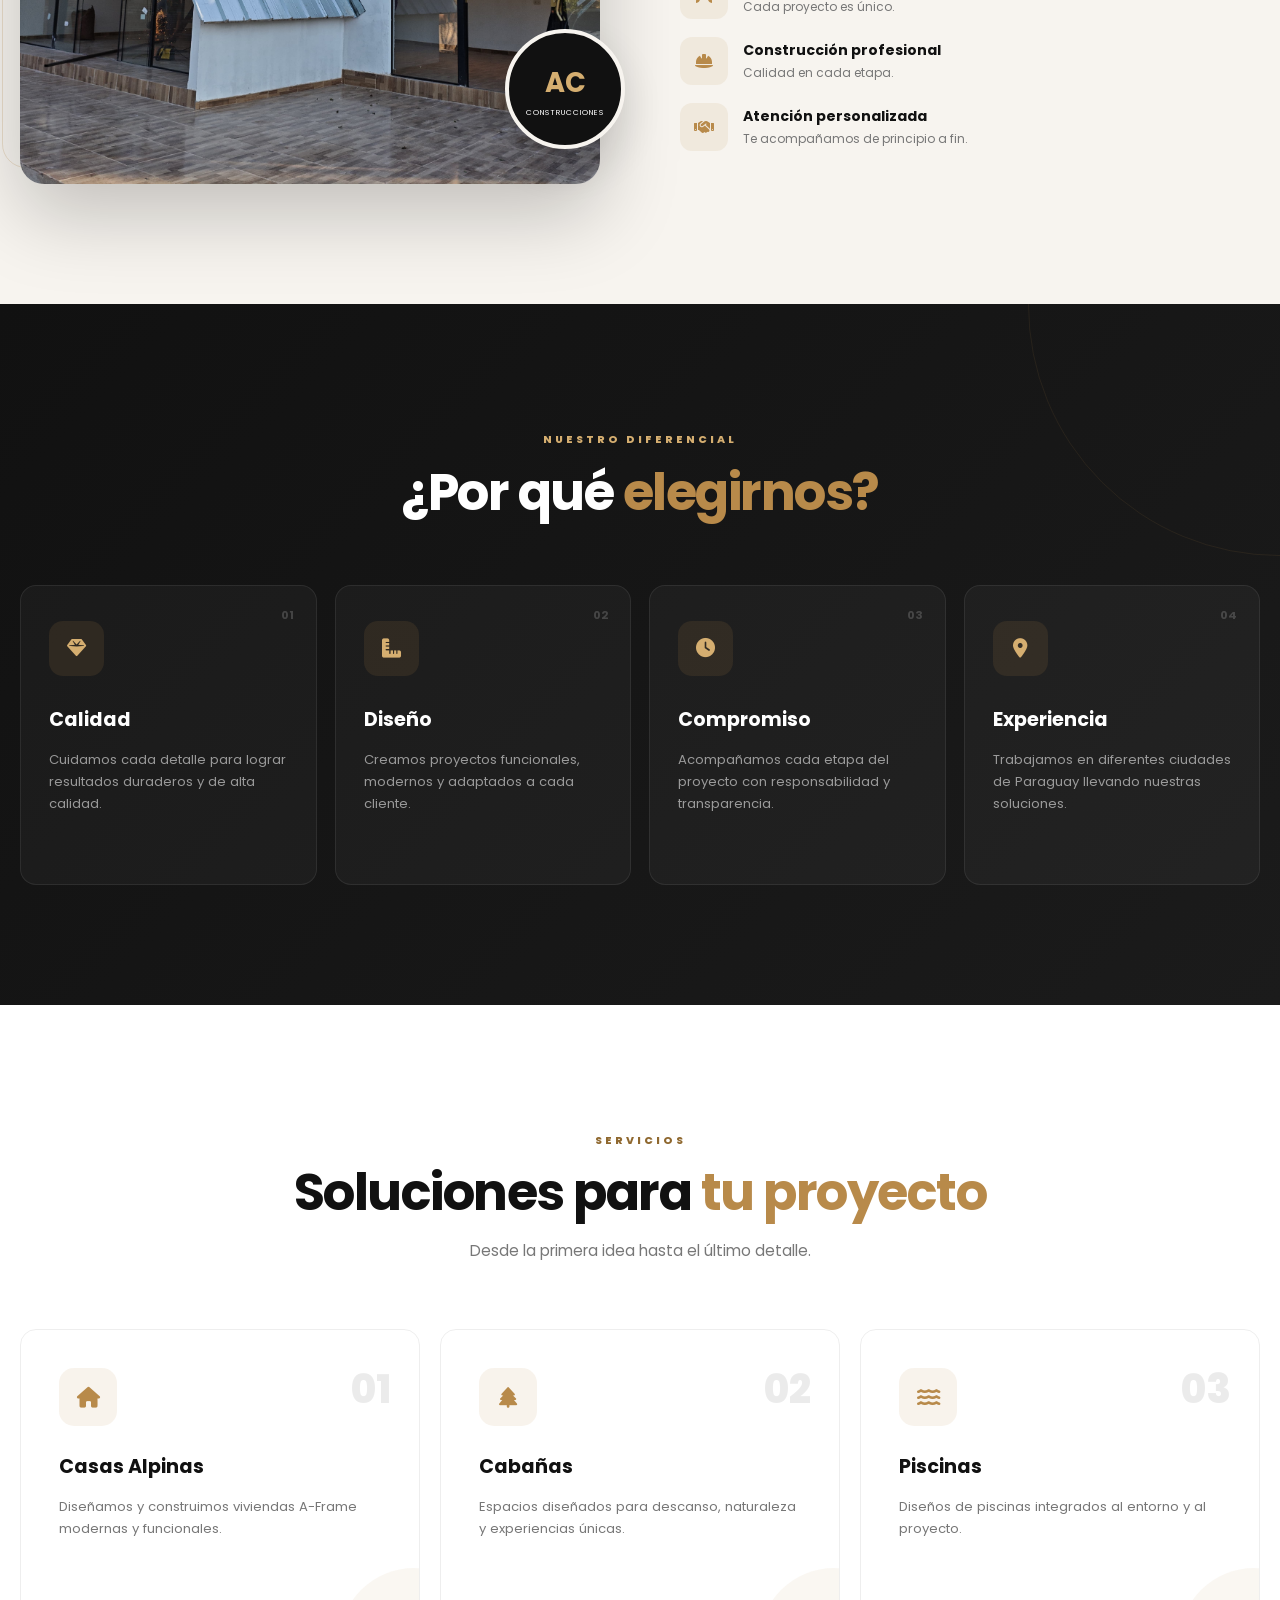
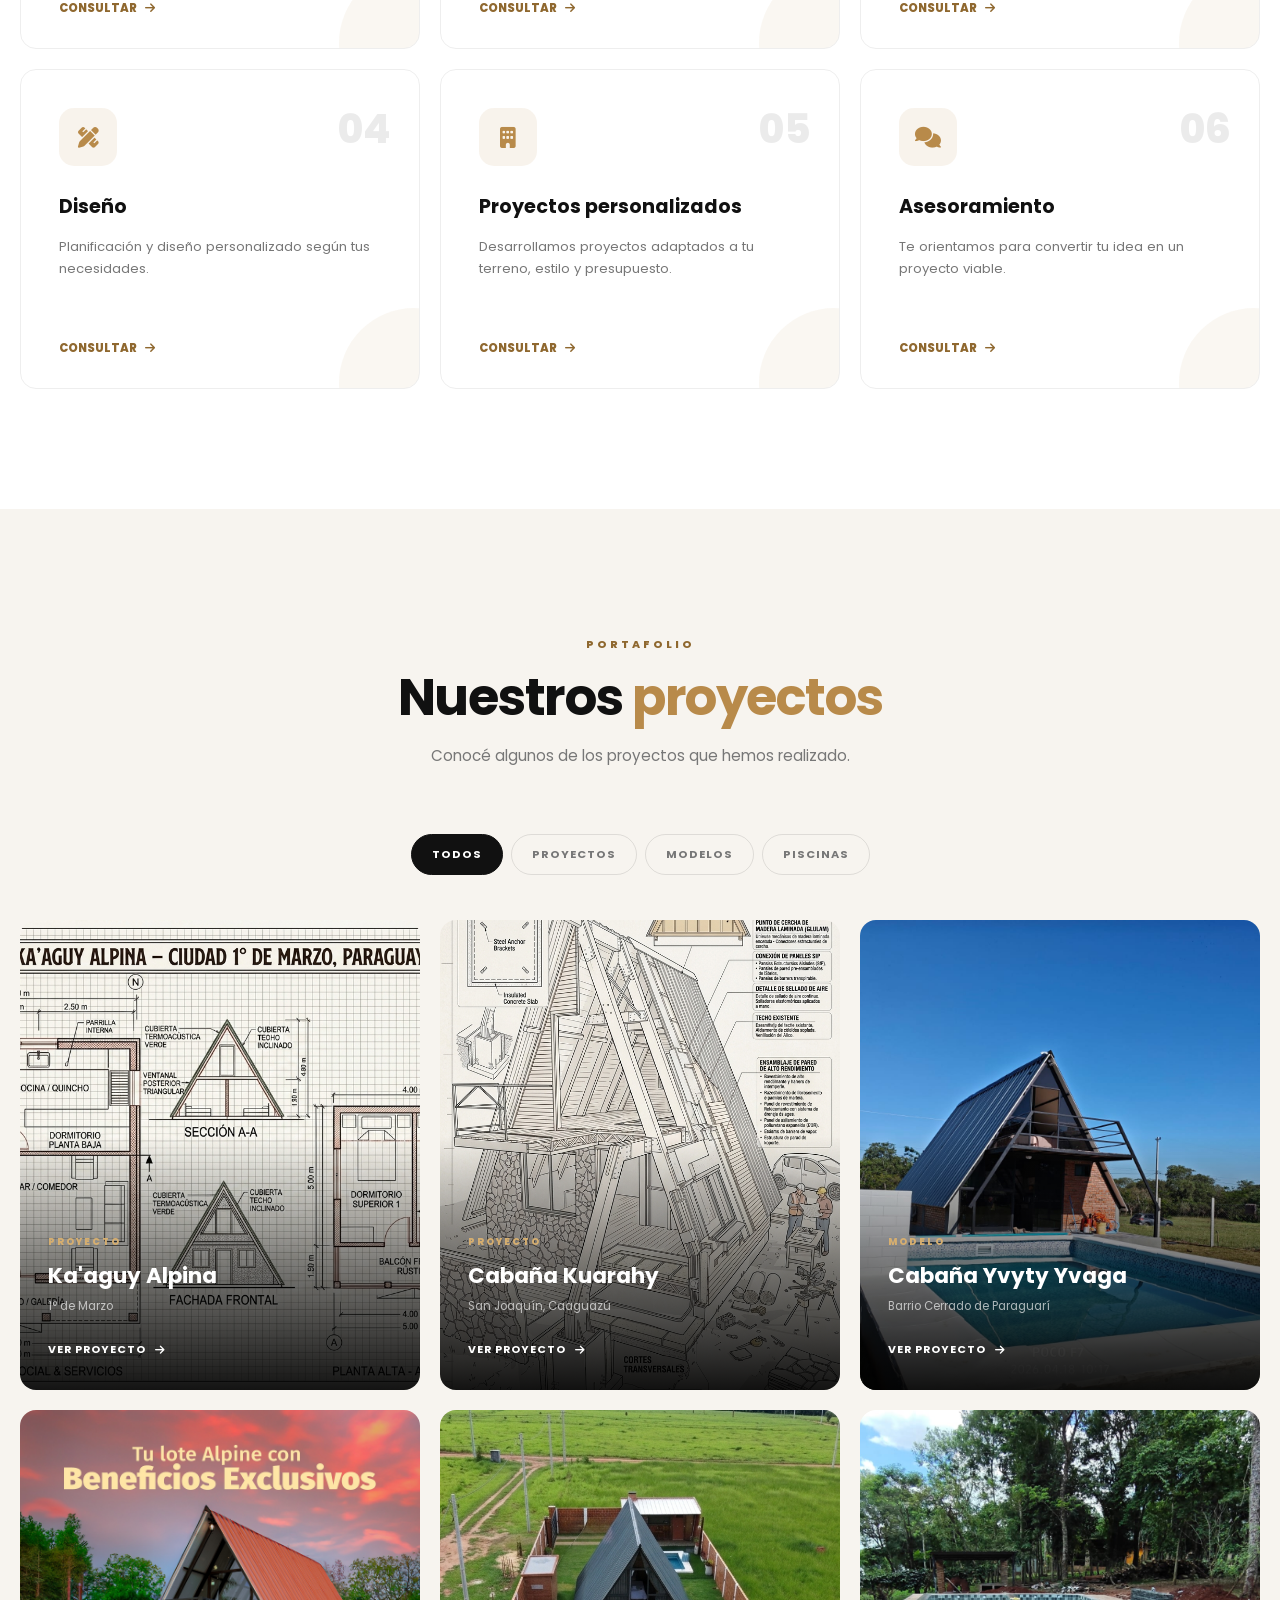
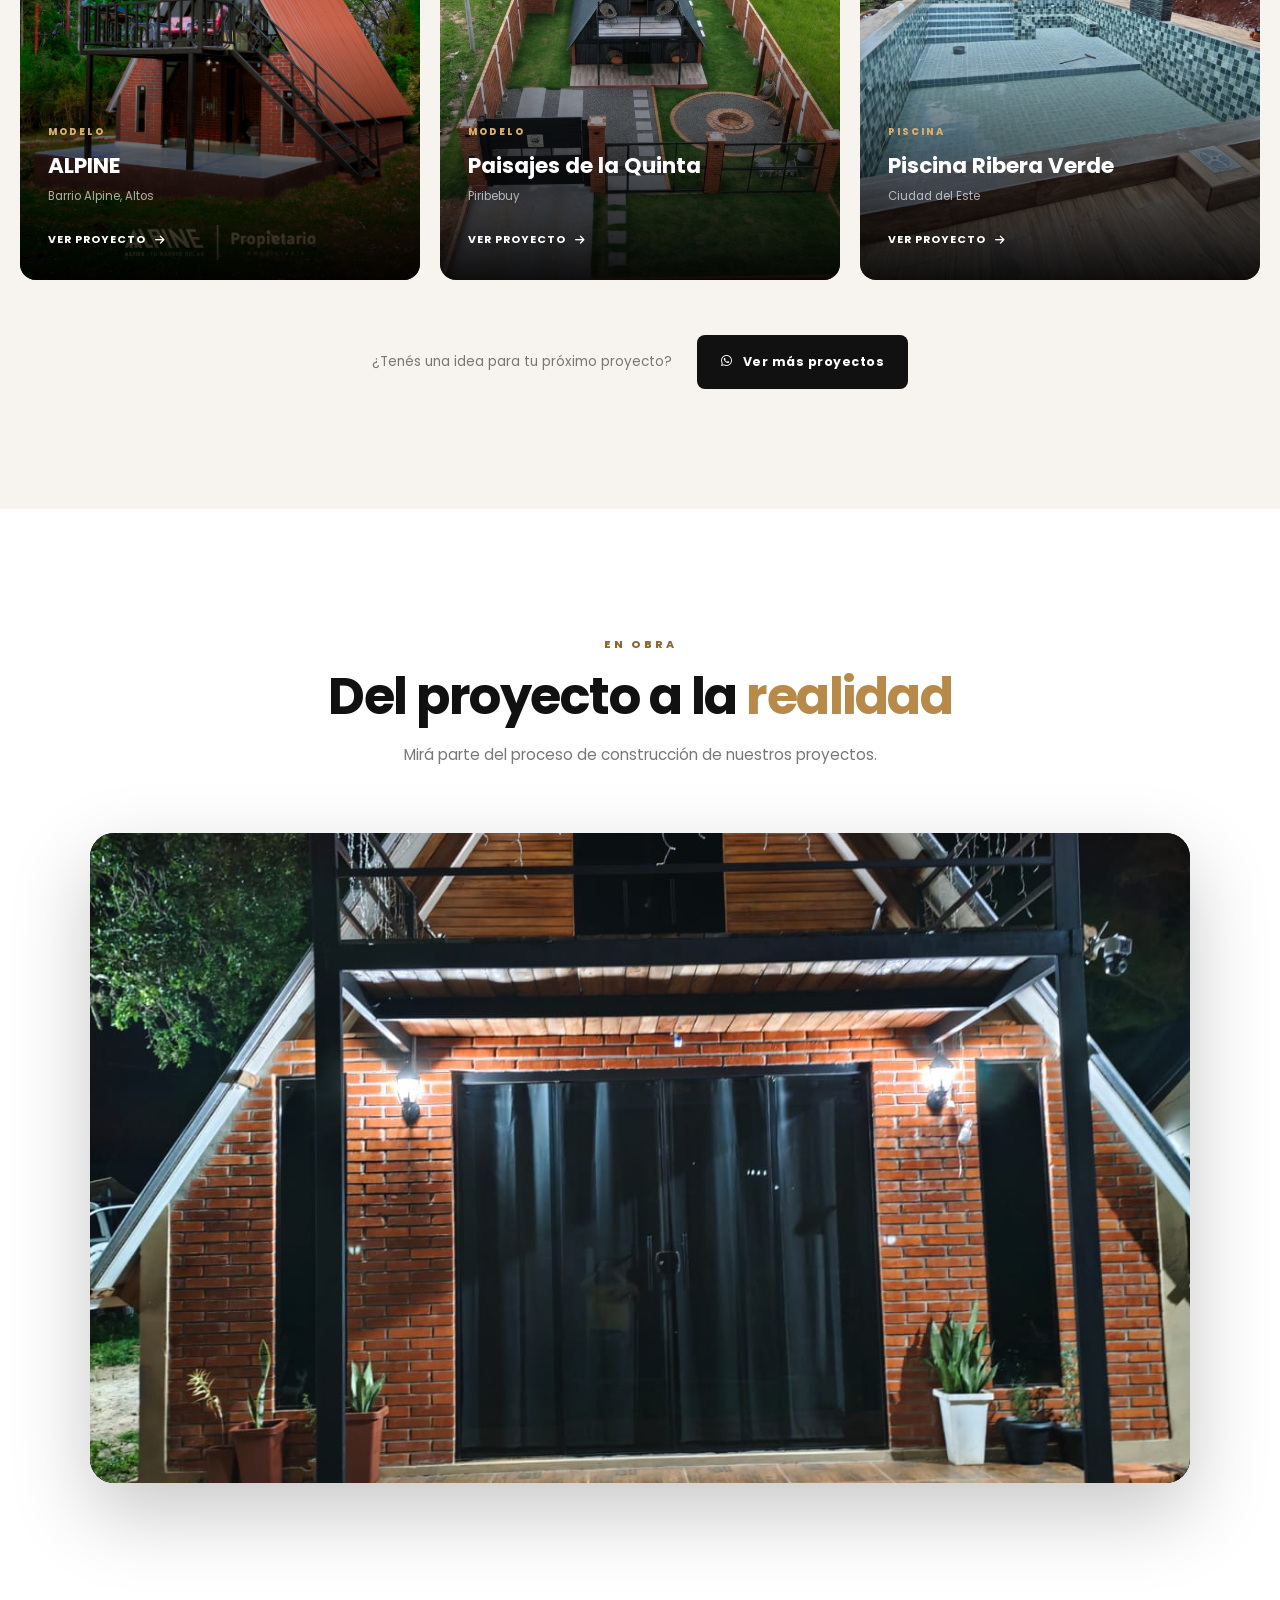
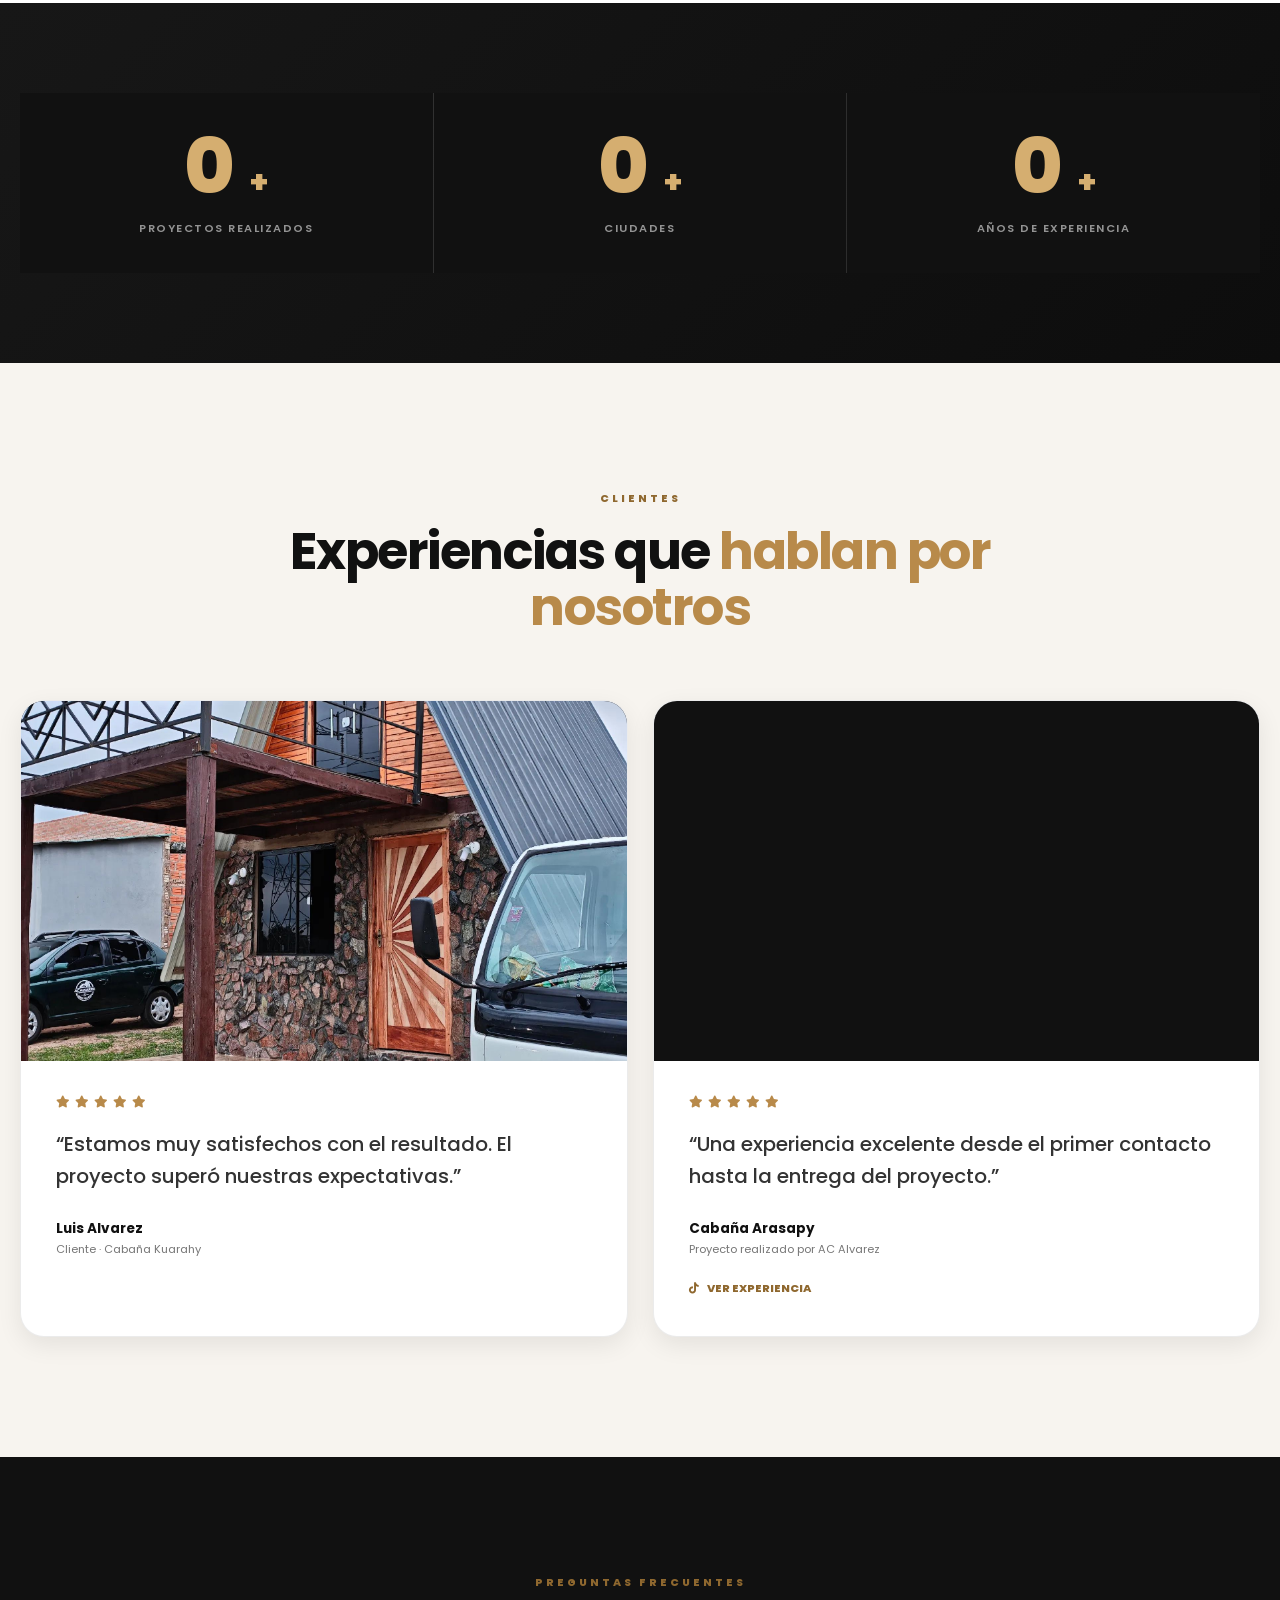
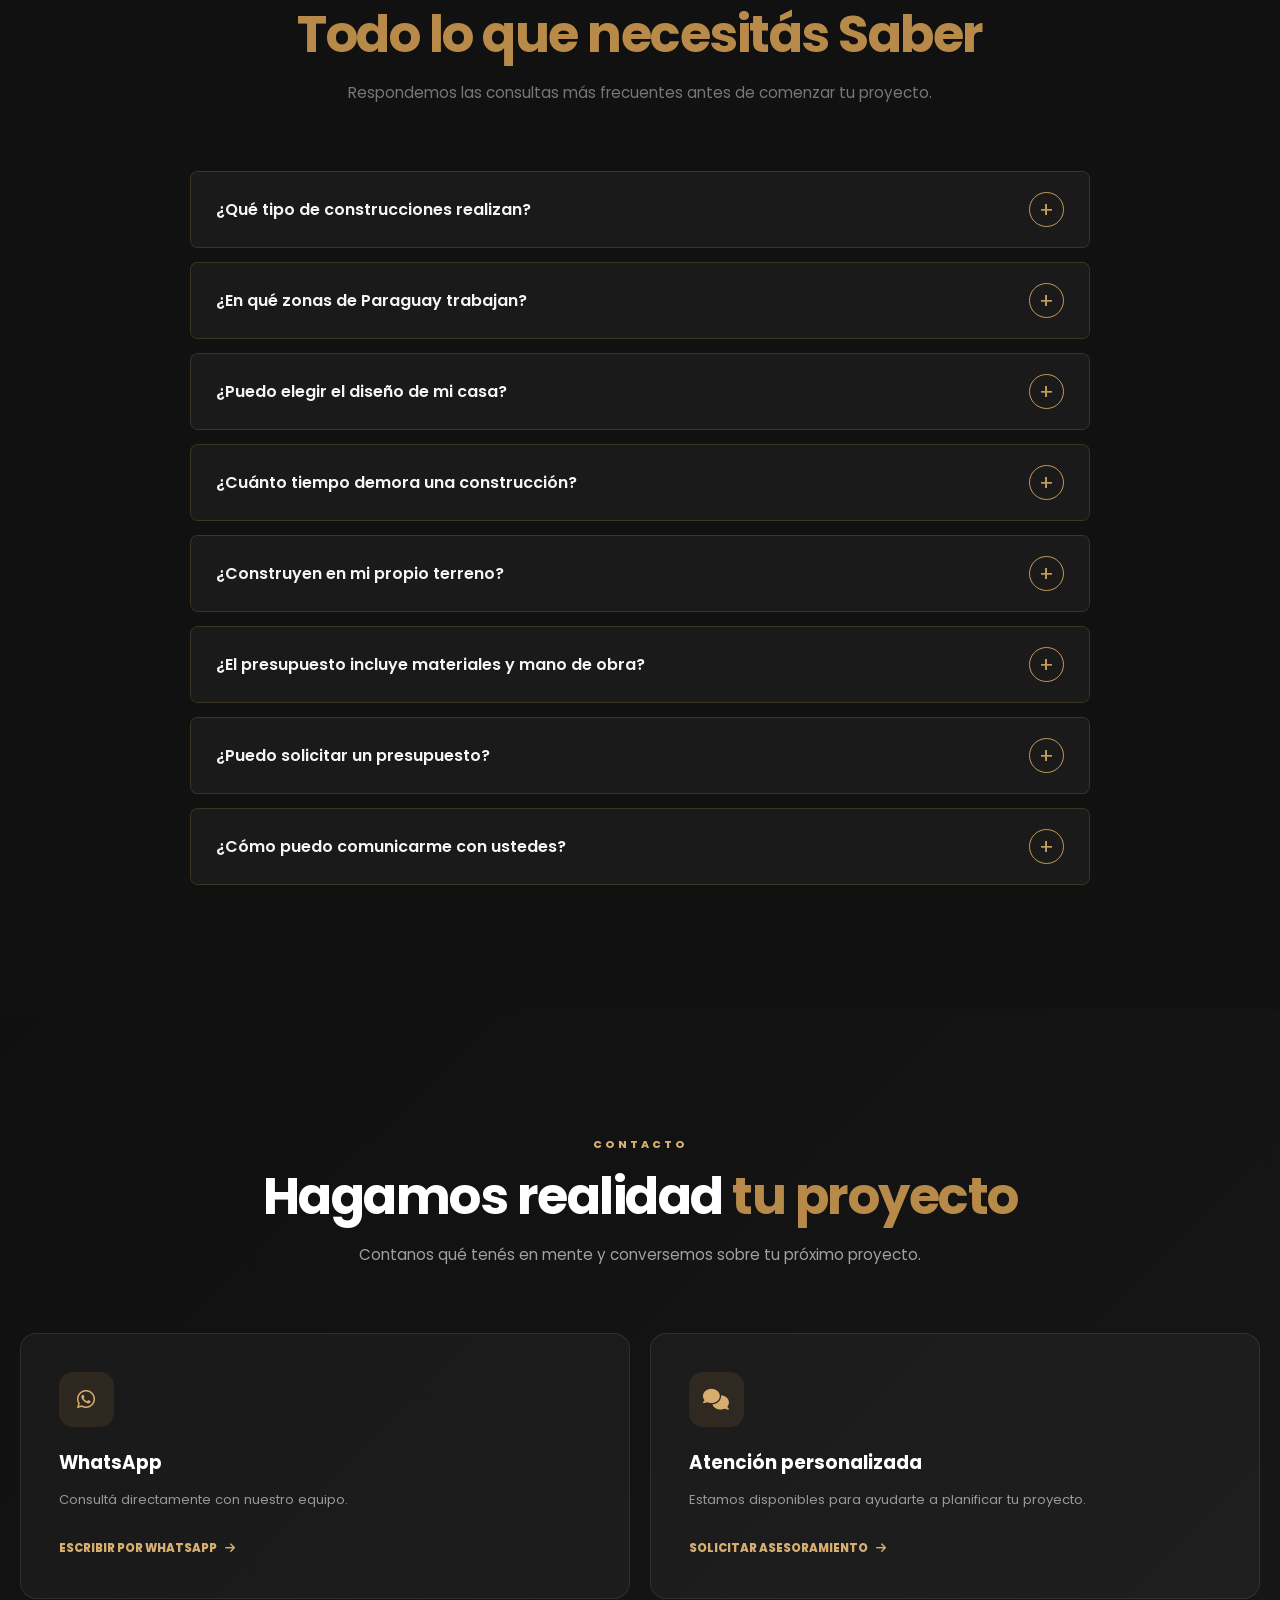
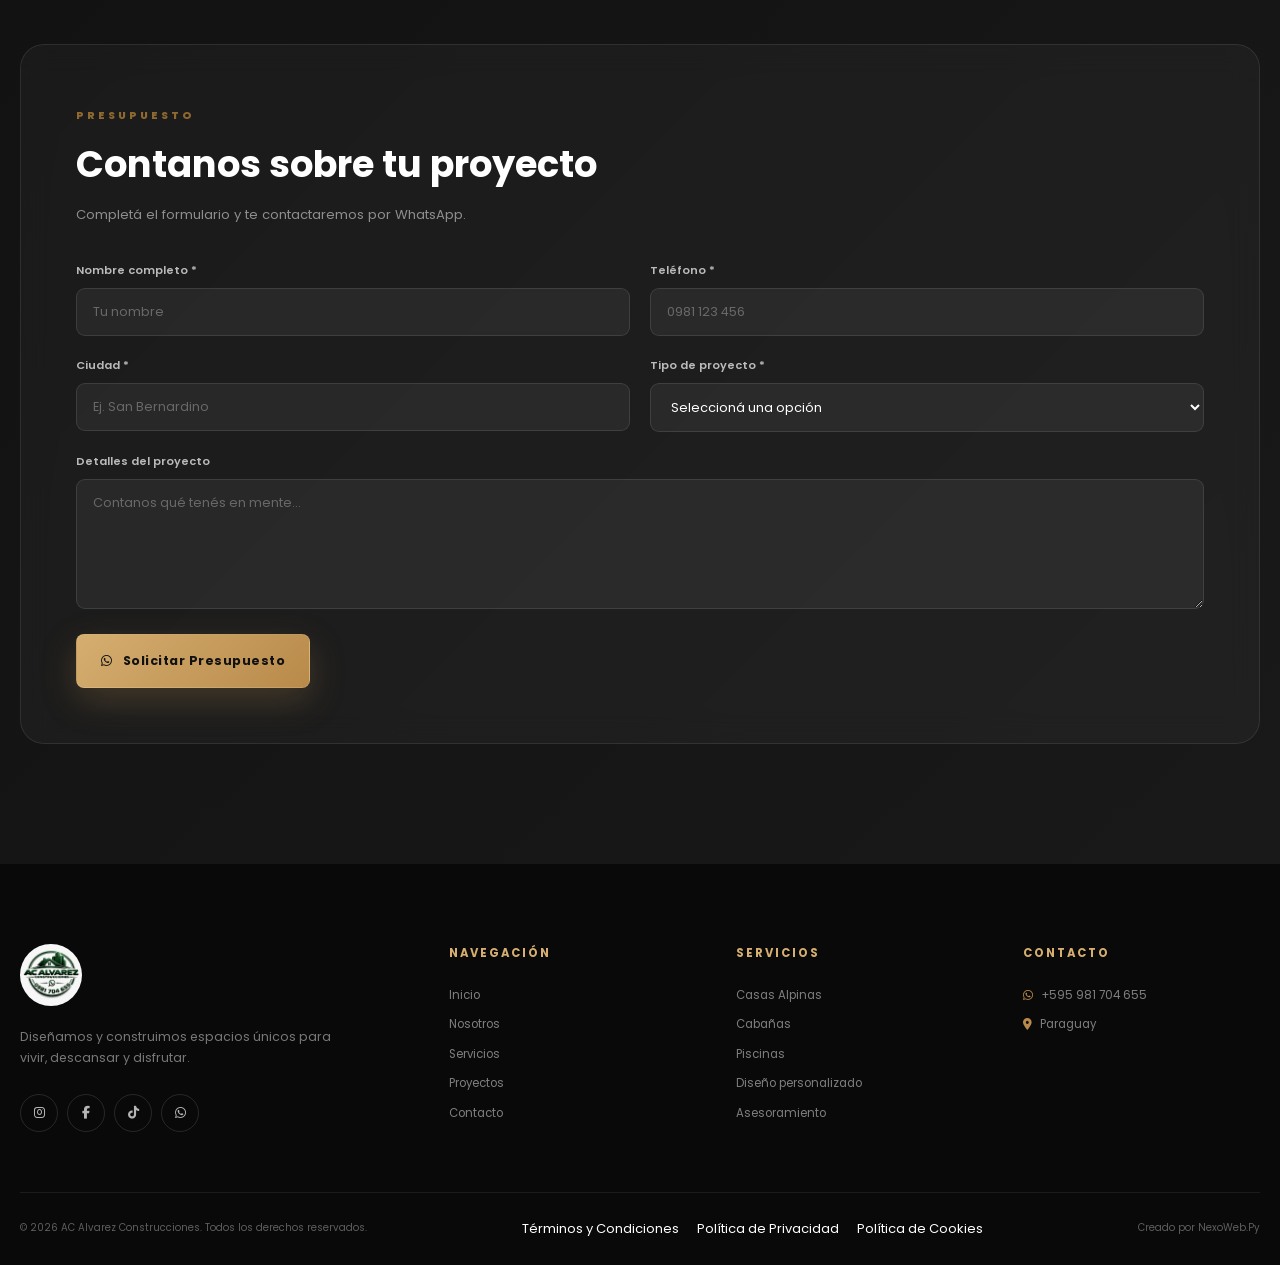
==== commit 1ecc583c: "Update index.html" ====
--- a/index.html
+++ b/index.html
@@ -4,7 +4,7 @@
 <head>
 
     <!-- =====================================================
-         CONFIGURACIÓN
+         CONFIGURACIÓN PRINCIPAL
     ====================================================== -->
 
     <meta charset="UTF-8">
@@ -15,36 +15,86 @@
     <meta name="theme-color"
           content="#111111">
 
-    <meta name="description"
-          content="AC Alvarez Construcciones — Diseño y construcción de Casas Alpinas A-Frame, cabañas, piscinas y proyectos personalizados en Paraguay.">
-
-    <meta name="keywords"
-          content="casas alpinas Paraguay, casas A-Frame Paraguay, cabañas Paraguay, construcción Paraguay, casas de madera, piscinas Paraguay, AC Alvarez Construcciones">
-
-    <meta name="author"
-          content="AC Alvarez Construcciones">
-
-    <meta name="robots"
-          content="index, follow">
-
-    <meta name="geo.region"
-          content="PY">
-
-    <meta name="geo.country"
-          content="Paraguay">
+    <meta name="color-scheme"
+          content="dark light">
+
+    <meta name="format-detection"
+          content="telephone=yes">
+
+    <meta name="language"
+          content="Spanish">
+
+    <meta name="content-language"
+          content="es-PY">
 
 
     <!-- =====================================================
-         TÍTULO
+         GOOGLE SEARCH CONSOLE
+         Mantener el archivo HTML de verificación en la raíz.
+    ====================================================== -->
+
+    <!--
+    Si utilizaste el método "Archivo HTML",
+    NO necesitás esta metaetiqueta.
+
+    Si Google te proporciona una etiqueta HTML,
+    colocala aquí:
+
+    <meta name="google-site-verification"
+          content="TU_CODIGO">
+    -->
+
+
+    <!-- =====================================================
+         SEO PRINCIPAL
     ====================================================== -->
 
     <title>
         AC Alvarez Construcciones | Casas Alpinas A-Frame en Paraguay
     </title>
 
+    <meta name="description"
+          content="AC Alvarez Construcciones diseña y construye Casas Alpinas A-Frame, cabañas, piscinas y proyectos personalizados en Paraguay. Conocé nuestros proyectos y consultá por tu próxima construcción.">
+
+    <meta name="author"
+          content="AC Alvarez Construcciones">
+
+    <meta name="publisher"
+          content="AC Alvarez Construcciones">
+
+    <meta name="robots"
+          content="index, follow, max-image-preview:large, max-snippet:-1, max-video-preview:-1">
+
+    <meta name="googlebot"
+          content="index, follow, max-image-preview:large, max-snippet:-1, max-video-preview:-1">
+
 
     <!-- =====================================================
-         CANONICAL
+         KEYWORDS
+         No es un factor principal de ranking para Google,
+         pero se mantiene como referencia semántica.
+    ====================================================== -->
+
+    <meta name="keywords"
+          content="casas alpinas Paraguay, casas A-Frame Paraguay, casas alpinas A-Frame, cabañas Paraguay, construcción Paraguay, casas de madera Paraguay, piscinas Paraguay, construcción de cabañas, proyectos personalizados, AC Alvarez Construcciones">
+
+
+    <!-- =====================================================
+         GEO / SEO LOCAL
+    ====================================================== -->
+
+    <meta name="geo.region"
+          content="PY">
+
+    <meta name="geo.country"
+          content="Paraguay">
+
+    <meta name="geo.placename"
+          content="Paraguay">
+
+
+    <!-- =====================================================
+         URL CANÓNICA
     ====================================================== -->
 
     <link
@@ -55,11 +105,15 @@
 
     <!-- =====================================================
          OPEN GRAPH
+         WhatsApp / Facebook / Messenger
     ====================================================== -->
 
     <meta property="og:type"
           content="website">
 
+    <meta property="og:site_name"
+          content="AC Alvarez Construcciones">
+
     <meta property="og:locale"
           content="es_PY">
 
@@ -67,30 +121,48 @@
           content="AC Alvarez Construcciones | Casas Alpinas A-Frame">
 
     <meta property="og:description"
-          content="Diseñamos y construimos Casas Alpinas, cabañas, piscinas y proyectos personalizados en Paraguay.">
+          content="Diseño y construcción de Casas Alpinas A-Frame, cabañas, piscinas y proyectos personalizados en Paraguay.">
 
     <meta property="og:url"
           content="https://nexowebpy.github.io/Alvarez_Construcciones/">
 
     <meta property="og:image"
-          content="https://nexowebpy.github.io/Alvarez_Construcciones/CasaAlpinaLogo.jpeg">
+          content="https://nexowebpy.github.io/Alvarez_Construcciones/Fo1.jpg">
+
+    <meta property="og:image:secure_url"
+          content="https://nexowebpy.github.io/Alvarez_Construcciones/Fo1.jpg">
+
+    <meta property="og:image:type"
+          content="image/jpeg">
+
+    <meta property="og:image:width"
+          content="1200">
+
+    <meta property="og:image:height"
+          content="630">
+
+    <meta property="og:image:alt"
+          content="AC Alvarez Construcciones - Casas Alpinas A-Frame en Paraguay">
 
 
     <!-- =====================================================
-         TWITTER CARD
+         TWITTER / X
     ====================================================== -->
 
     <meta name="twitter:card"
           content="summary_large_image">
 
     <meta name="twitter:title"
-          content="AC Alvarez Construcciones">
+          content="AC Alvarez Construcciones | Casas Alpinas A-Frame">
 
     <meta name="twitter:description"
-          content="Casas Alpinas A-Frame y proyectos de construcción en Paraguay.">
+          content="Casas Alpinas A-Frame, cabañas, piscinas y proyectos personalizados en Paraguay.">
 
     <meta name="twitter:image"
-          content="https://nexowebpy.github.io/Alvarez_Construcciones/CasaAlpinaLogo.jpeg">
+          content="https://nexowebpy.github.io/Alvarez_Construcciones/Fo1.jpg">
+
+    <meta name="twitter:image:alt"
+          content="Casa Alpina A-Frame de AC Alvarez Construcciones">
 
 
     <!-- =====================================================
@@ -103,6 +175,23 @@
         href="CasaAlpinaLogo.jpeg"
     >
 
+    <link
+        rel="apple-touch-icon"
+        href="CasaAlpinaLogo.jpeg"
+    >
+
+
+    <!-- =====================================================
+         SITEMAP
+    ====================================================== -->
+
+    <link
+        rel="sitemap"
+        type="application/xml"
+        title="Sitemap"
+        href="sitemap.xml"
+    >
+
 
     <!-- =====================================================
          GOOGLE FONTS
@@ -153,25 +242,38 @@
 
     <!-- =====================================================
          SCHEMA.ORG
+         EMPRESA
     ====================================================== -->
 
     <script type="application/ld+json">
-
     {
         "@context": "https://schema.org",
         "@type": "ConstructionCompany",
 
+        "@id": "https://nexowebpy.github.io/Alvarez_Construcciones/#organization",
+
         "name": "AC Alvarez Construcciones",
 
+        "alternateName": "AC Alvarez",
+
+        "url": "https://nexowebpy.github.io/Alvarez_Construcciones/",
+
         "description": "Diseño y construcción de Casas Alpinas A-Frame, cabañas, piscinas y proyectos personalizados en Paraguay.",
 
-        "url": "https://nexowebpy.github.io/Alvarez_Construcciones/",
-
-        "image": "https://nexowebpy.github.io/Alvarez_Construcciones/CasaAlpinaLogo.jpeg",
+        "logo": {
+            "@type": "ImageObject",
+            "url": "https://nexowebpy.github.io/Alvarez_Construcciones/CasaAlpinaLogo.jpeg"
+        },
+
+        "image": [
+            "https://nexowebpy.github.io/Alvarez_Construcciones/Fo1.jpg"
+        ],
 
         "telephone": "+595981704655",
 
         "priceRange": "$$",
+
+        "currenciesAccepted": "PYG",
 
         "address": {
             "@type": "PostalAddress",
@@ -183,15 +285,221 @@
             "name": "Paraguay"
         },
 
-       "sameAs": [
-    "https://www.instagram.com/alva.rez_construcciones/",
-    "https://www.facebook.com/AlvarezConstruccionesPy",
-    "https://www.tiktok.com/@alvarezconstrucciones1"
-]
-
+        "knowsAbout": [
+            "Casas Alpinas",
+            "Casas A-Frame",
+            "Cabañas",
+            "Construcción de viviendas",
+            "Piscinas",
+            "Proyectos personalizados"
+        ],
+
+        "sameAs": [
+            "https://www.instagram.com/alva.rez_construcciones/",
+            "https://www.facebook.com/AlvarezConstruccionesPy",
+            "https://www.tiktok.com/@alvarezconstrucciones1"
+        ]
     }
-
     </script>
+
+
+    <!-- =====================================================
+         SCHEMA.ORG
+         SITIO WEB
+    ====================================================== -->
+
+    <script type="application/ld+json">
+    {
+        "@context": "https://schema.org",
+        "@type": "WebSite",
+
+        "@id": "https://nexowebpy.github.io/Alvarez_Construcciones/#website",
+
+        "name": "AC Alvarez Construcciones",
+
+        "url": "https://nexowebpy.github.io/Alvarez_Construcciones/",
+
+        "description": "Sitio web oficial de AC Alvarez Construcciones. Casas Alpinas A-Frame, cabañas, piscinas y proyectos personalizados en Paraguay.",
+
+        "publisher": {
+            "@id": "https://nexowebpy.github.io/Alvarez_Construcciones/#organization"
+        },
+
+        "inLanguage": "es-PY"
+    }
+    </script>
+
+
+    <!-- =====================================================
+         SCHEMA.ORG
+         BREADCRUMBS
+    ====================================================== -->
+
+    <script type="application/ld+json">
+    {
+        "@context": "https://schema.org",
+        "@type": "BreadcrumbList",
+
+        "itemListElement": [
+            {
+                "@type": "ListItem",
+                "position": 1,
+                "name": "Inicio",
+                "item": "https://nexowebpy.github.io/Alvarez_Construcciones/"
+            }
+        ]
+    }
+    </script>
+
+
+    <!-- =====================================================
+         SCHEMA.ORG
+         SERVICIOS
+    ====================================================== -->
+
+    <script type="application/ld+json">
+    {
+        "@context": "https://schema.org",
+        "@type": "ItemList",
+
+        "name": "Servicios de AC Alvarez Construcciones",
+
+        "itemListElement": [
+
+            {
+                "@type": "ListItem",
+                "position": 1,
+                "item": {
+                    "@type": "Service",
+                    "name": "Casas Alpinas A-Frame",
+                    "description": "Diseño y construcción de Casas Alpinas A-Frame en Paraguay.",
+                    "provider": {
+                        "@id": "https://nexowebpy.github.io/Alvarez_Construcciones/#organization"
+                    },
+                    "areaServed": {
+                        "@type": "Country",
+                        "name": "Paraguay"
+                    }
+                }
+            },
+
+            {
+                "@type": "ListItem",
+                "position": 2,
+                "item": {
+                    "@type": "Service",
+                    "name": "Construcción de Cabañas",
+                    "description": "Diseño y construcción de cabañas en Paraguay.",
+                    "provider": {
+                        "@id": "https://nexowebpy.github.io/Alvarez_Construcciones/#organization"
+                    },
+                    "areaServed": {
+                        "@type": "Country",
+                        "name": "Paraguay"
+                    }
+                }
+            },
+
+            {
+                "@type": "ListItem",
+                "position": 3,
+                "item": {
+                    "@type": "Service",
+                    "name": "Construcción de Piscinas",
+                    "description": "Desarrollo de proyectos de piscinas para espacios residenciales y recreativos.",
+                    "provider": {
+                        "@id": "https://nexowebpy.github.io/Alvarez_Construcciones/#organization"
+                    },
+                    "areaServed": {
+                        "@type": "Country",
+                        "name": "Paraguay"
+                    }
+                }
+            },
+
+            {
+                "@type": "ListItem",
+                "position": 4,
+                "item": {
+                    "@type": "Service",
+                    "name": "Proyectos Personalizados",
+                    "description": "Desarrollo de proyectos de construcción personalizados según las necesidades de cada cliente.",
+                    "provider": {
+                        "@id": "https://nexowebpy.github.io/Alvarez_Construcciones/#organization"
+                    },
+                    "areaServed": {
+                        "@type": "Country",
+                        "name": "Paraguay"
+                    }
+                }
+            }
+
+        ]
+    }
+    </script>
+
+
+    <!-- =====================================================
+         SCHEMA.ORG
+         FAQ
+    ====================================================== -->
+
+    <script type="application/ld+json">
+    {
+        "@context": "https://schema.org",
+        "@type": "FAQPage",
+
+        "mainEntity": [
+
+            {
+                "@type": "Question",
+                "name": "¿Qué construye AC Alvarez Construcciones?",
+                "acceptedAnswer": {
+                    "@type": "Answer",
+                    "text": "AC Alvarez Construcciones diseña y construye Casas Alpinas A-Frame, cabañas, piscinas y proyectos personalizados en Paraguay."
+                }
+            },
+
+            {
+                "@type": "Question",
+                "name": "¿Construyen Casas Alpinas A-Frame en Paraguay?",
+                "acceptedAnswer": {
+                    "@type": "Answer",
+                    "text": "Sí. AC Alvarez Construcciones desarrolla proyectos de Casas Alpinas A-Frame en Paraguay."
+                }
+            },
+
+            {
+                "@type": "Question",
+                "name": "¿Realizan proyectos personalizados?",
+                "acceptedAnswer": {
+                    "@type": "Answer",
+                    "text": "Sí. Los proyectos pueden adaptarse a las necesidades, características y objetivos de cada cliente."
+                }
+            },
+
+            {
+                "@type": "Question",
+                "name": "¿AC Alvarez Construcciones trabaja en Paraguay?",
+                "acceptedAnswer": {
+                    "@type": "Answer",
+                    "text": "Sí. AC Alvarez Construcciones ofrece sus servicios de construcción en Paraguay."
+                }
+            },
+
+            {
+                "@type": "Question",
+                "name": "¿Cómo puedo solicitar información sobre un proyecto?",
+                "acceptedAnswer": {
+                    "@type": "Answer",
+                    "text": "Podés comunicarte con AC Alvarez Construcciones al +595 981 704 655 para consultar sobre proyectos y servicios."
+                }
+            }
+
+        ]
+    }
+    </script>
+
 
 </head>
 
--- a/style.css
+++ b/style.css
@@ -4446,4 +4446,12 @@
     }
 
 }
-
+* {
+    box-sizing: border-box;
+}
+
+html,
+body {
+    overflow-x: hidden;
+    max-width: 100%;
+}
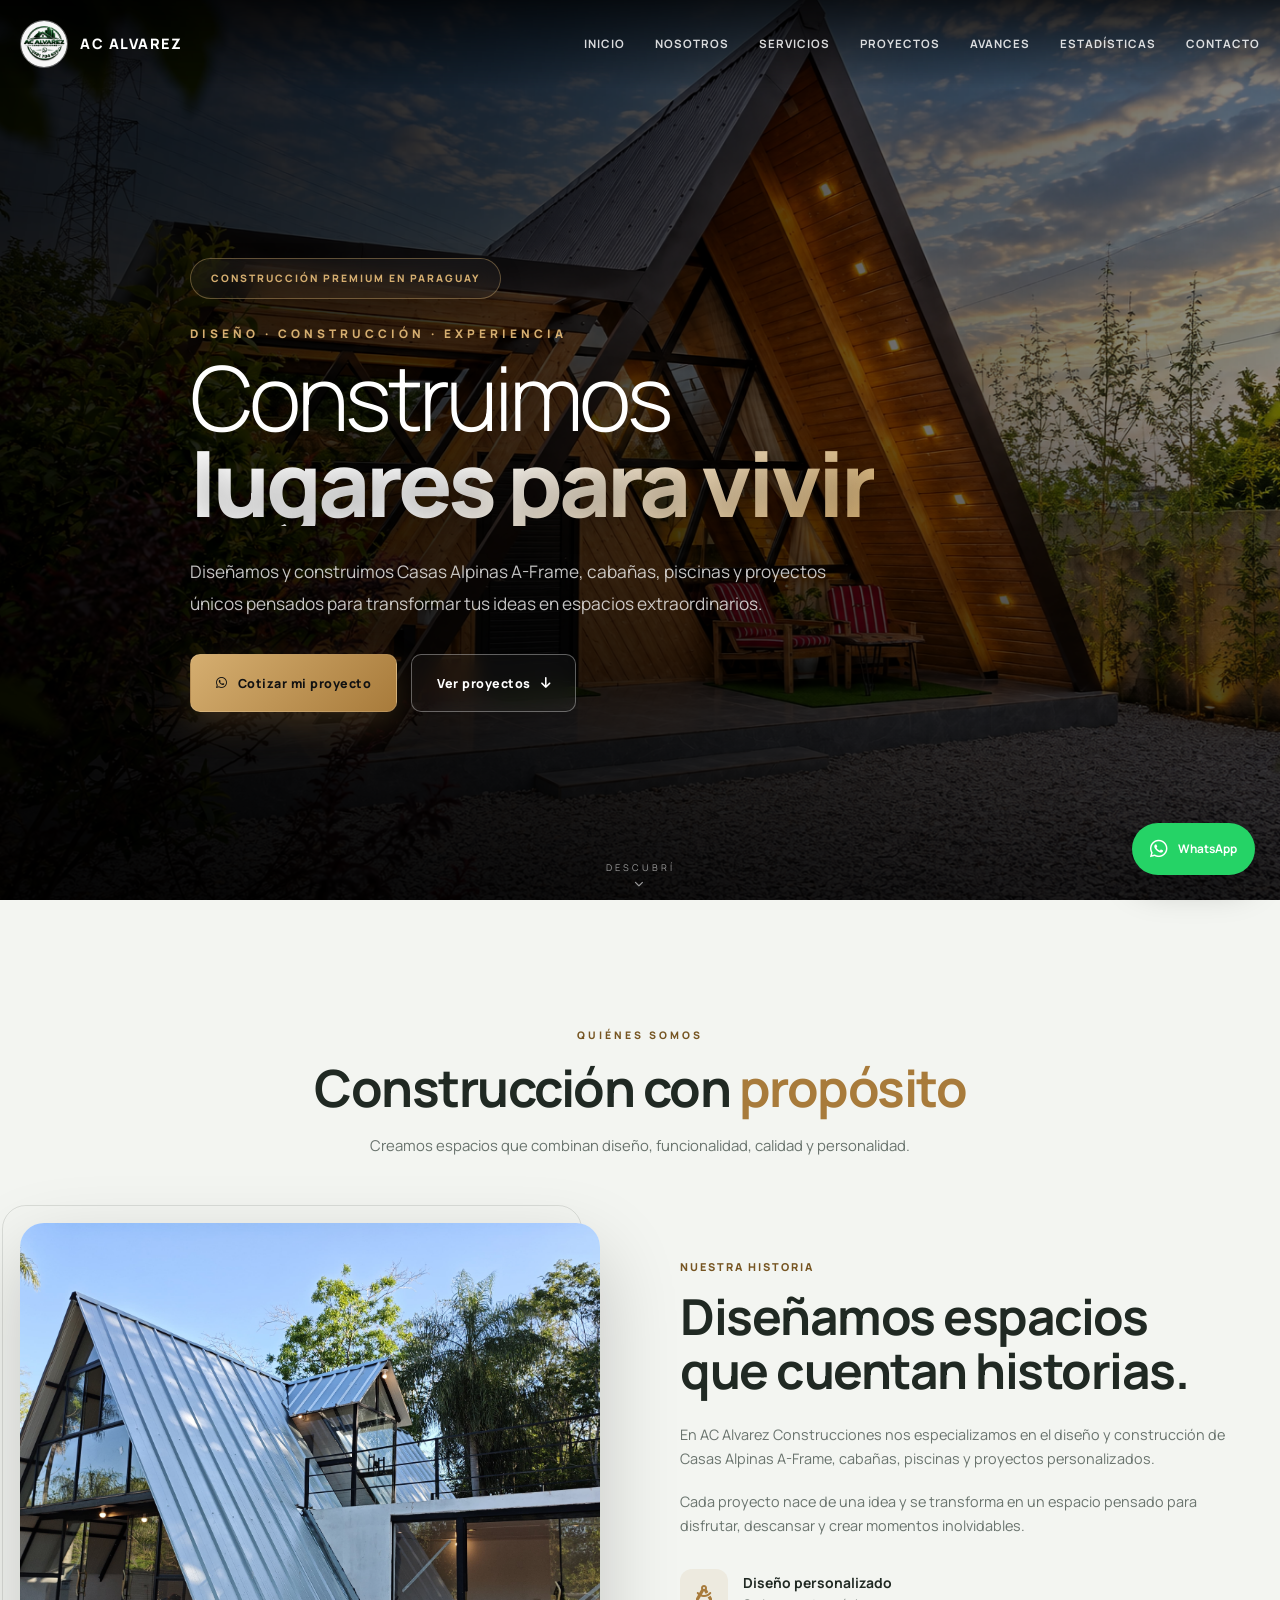
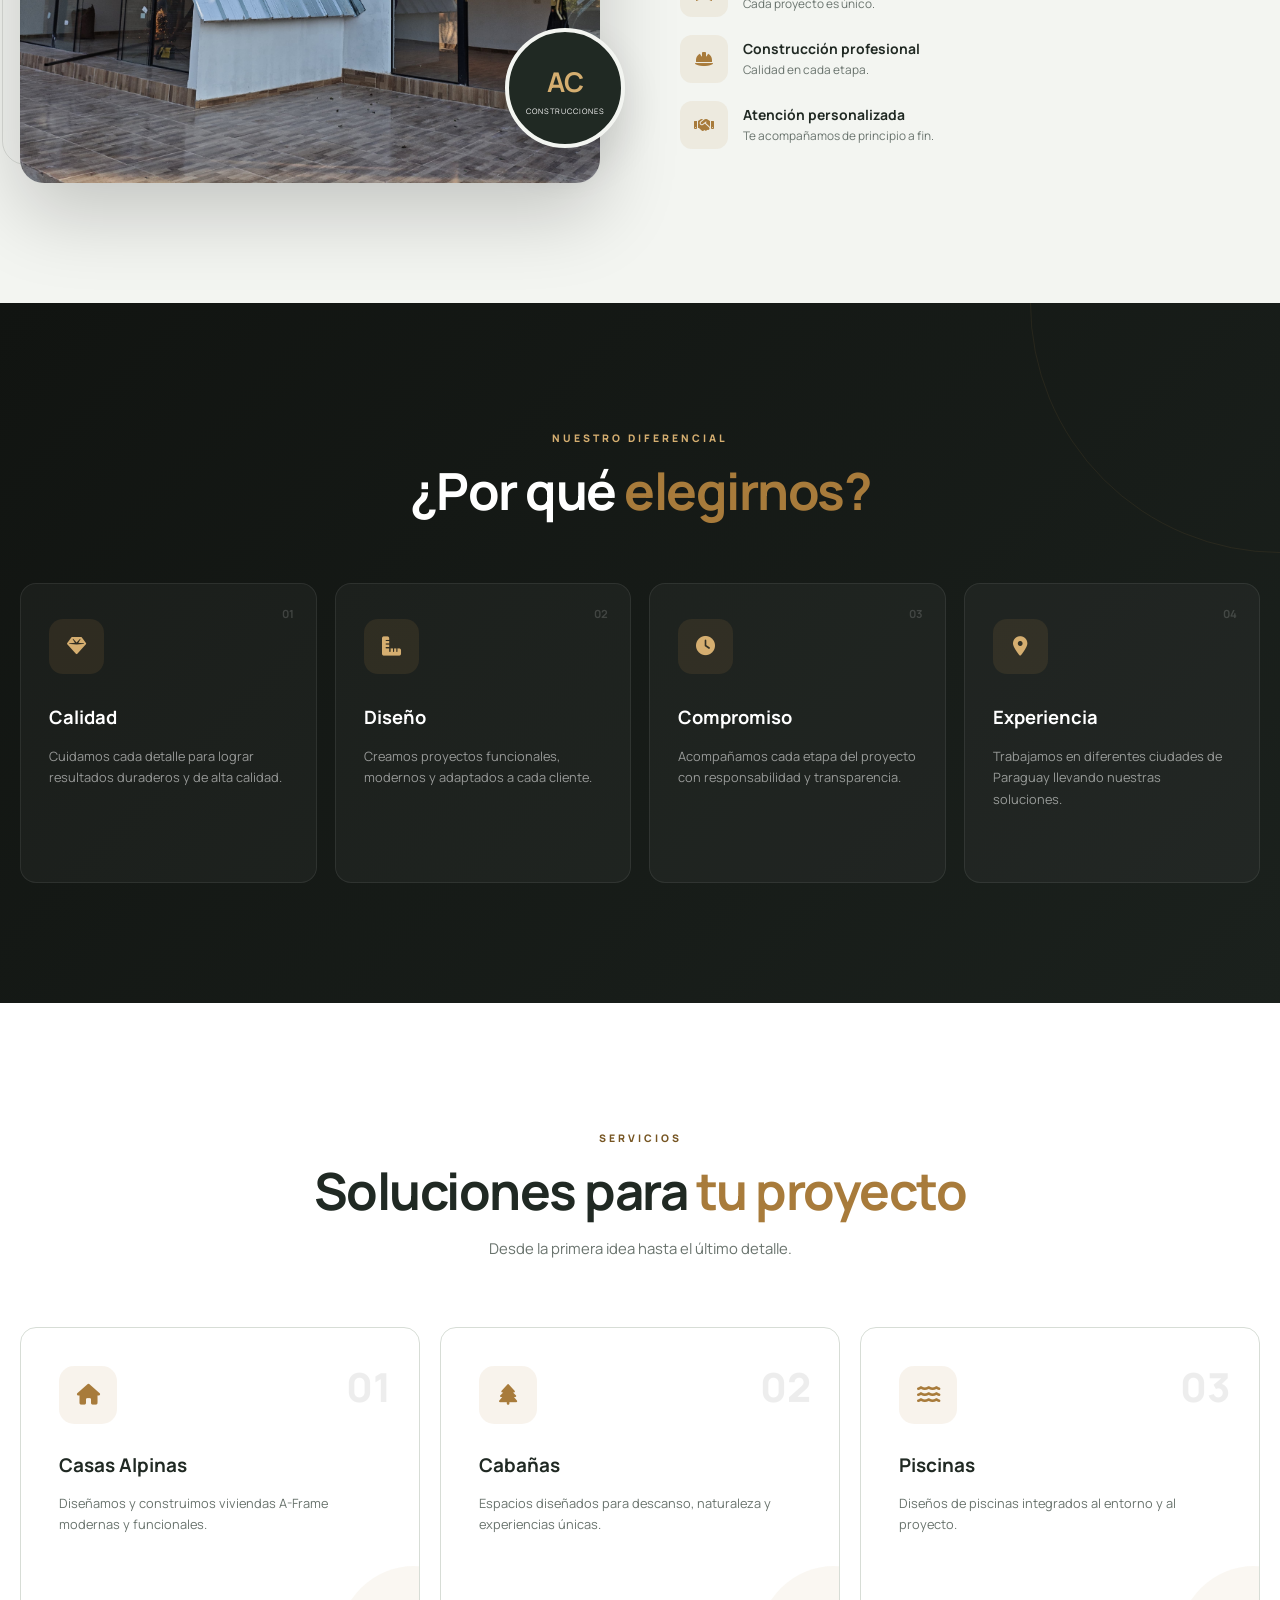
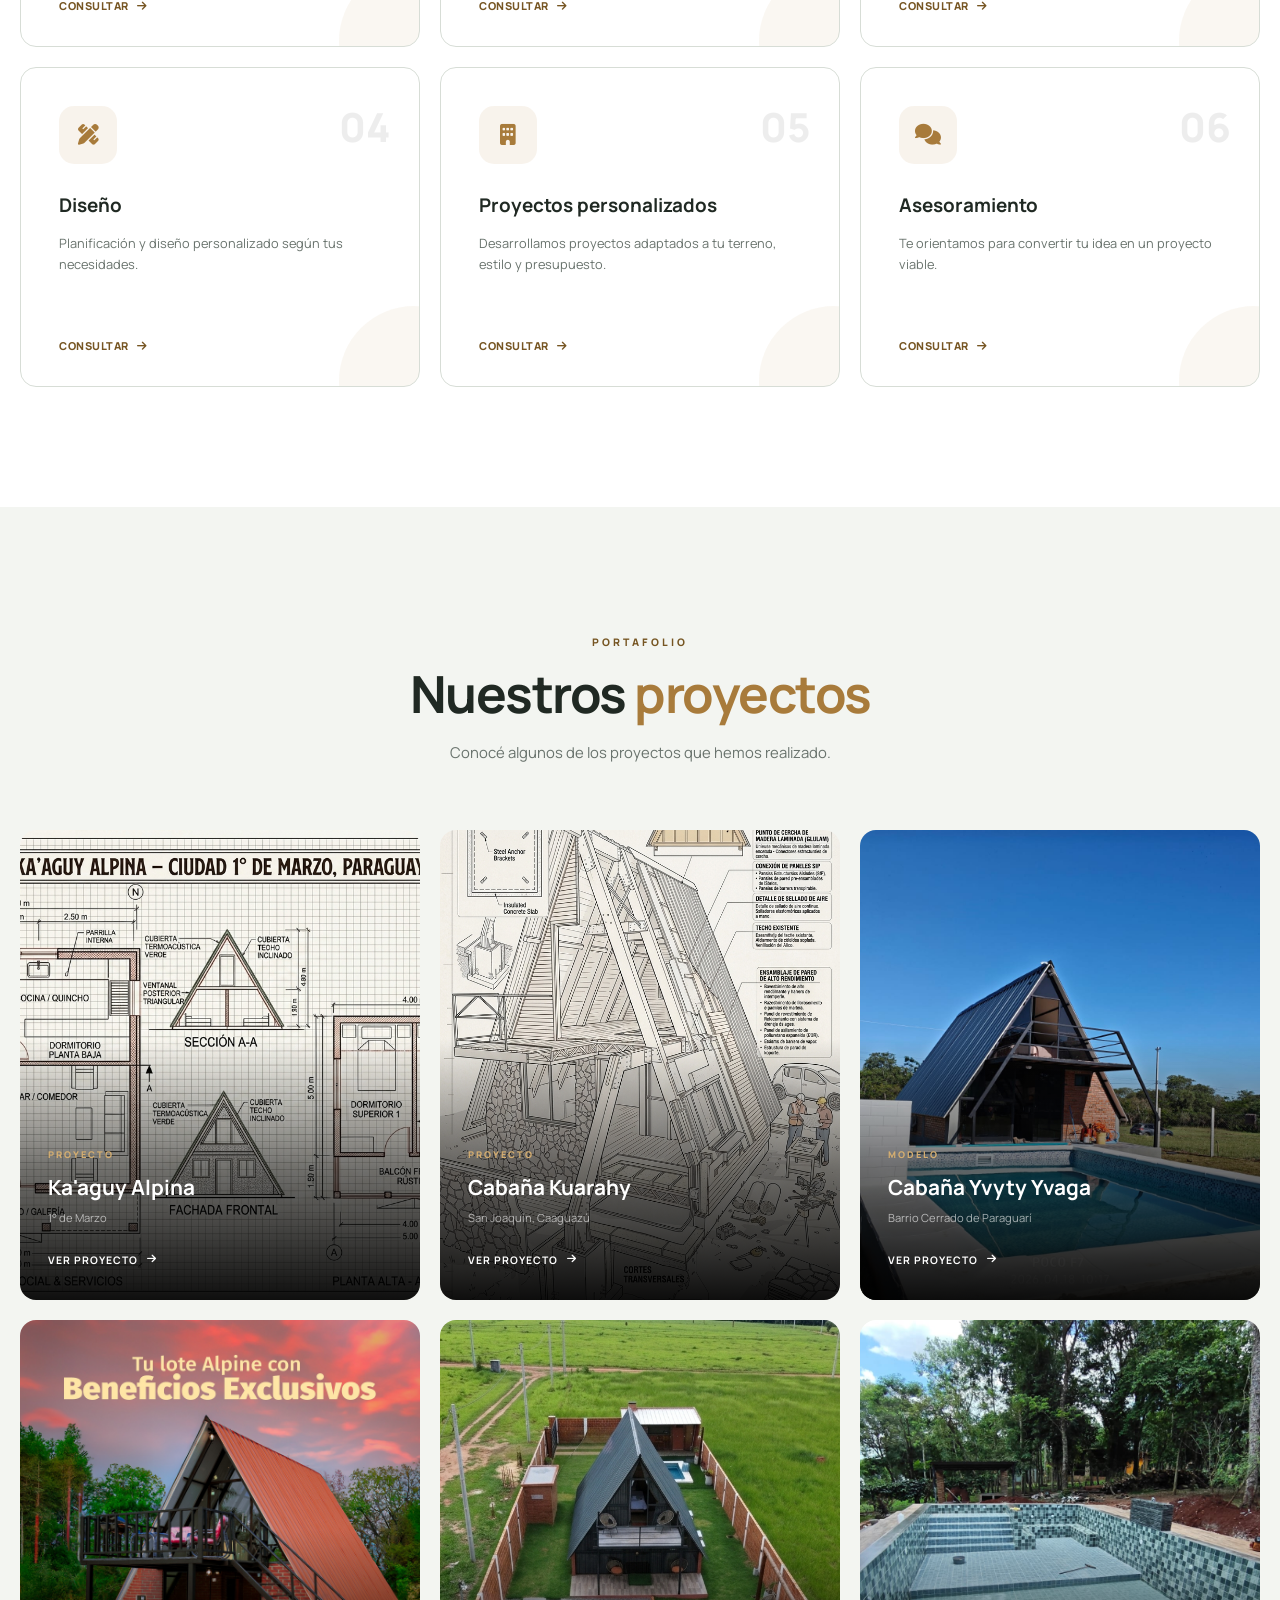
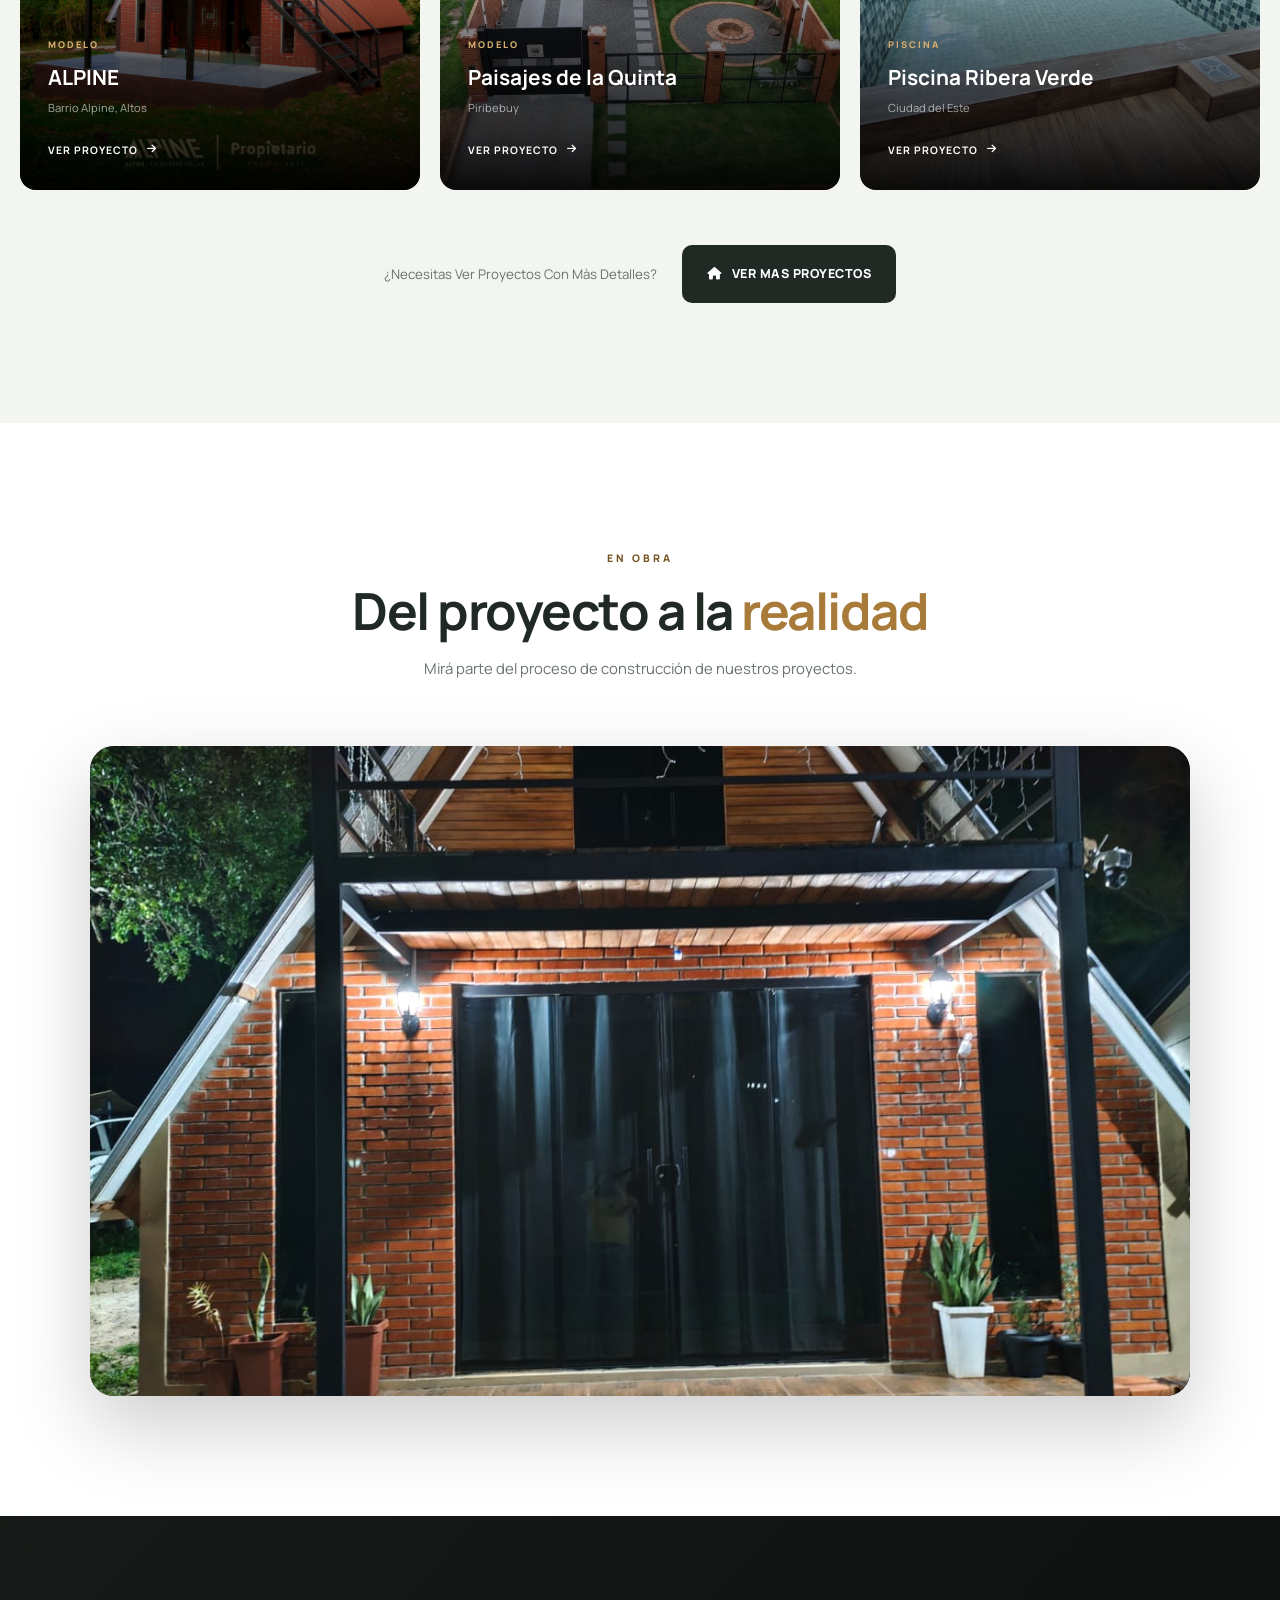
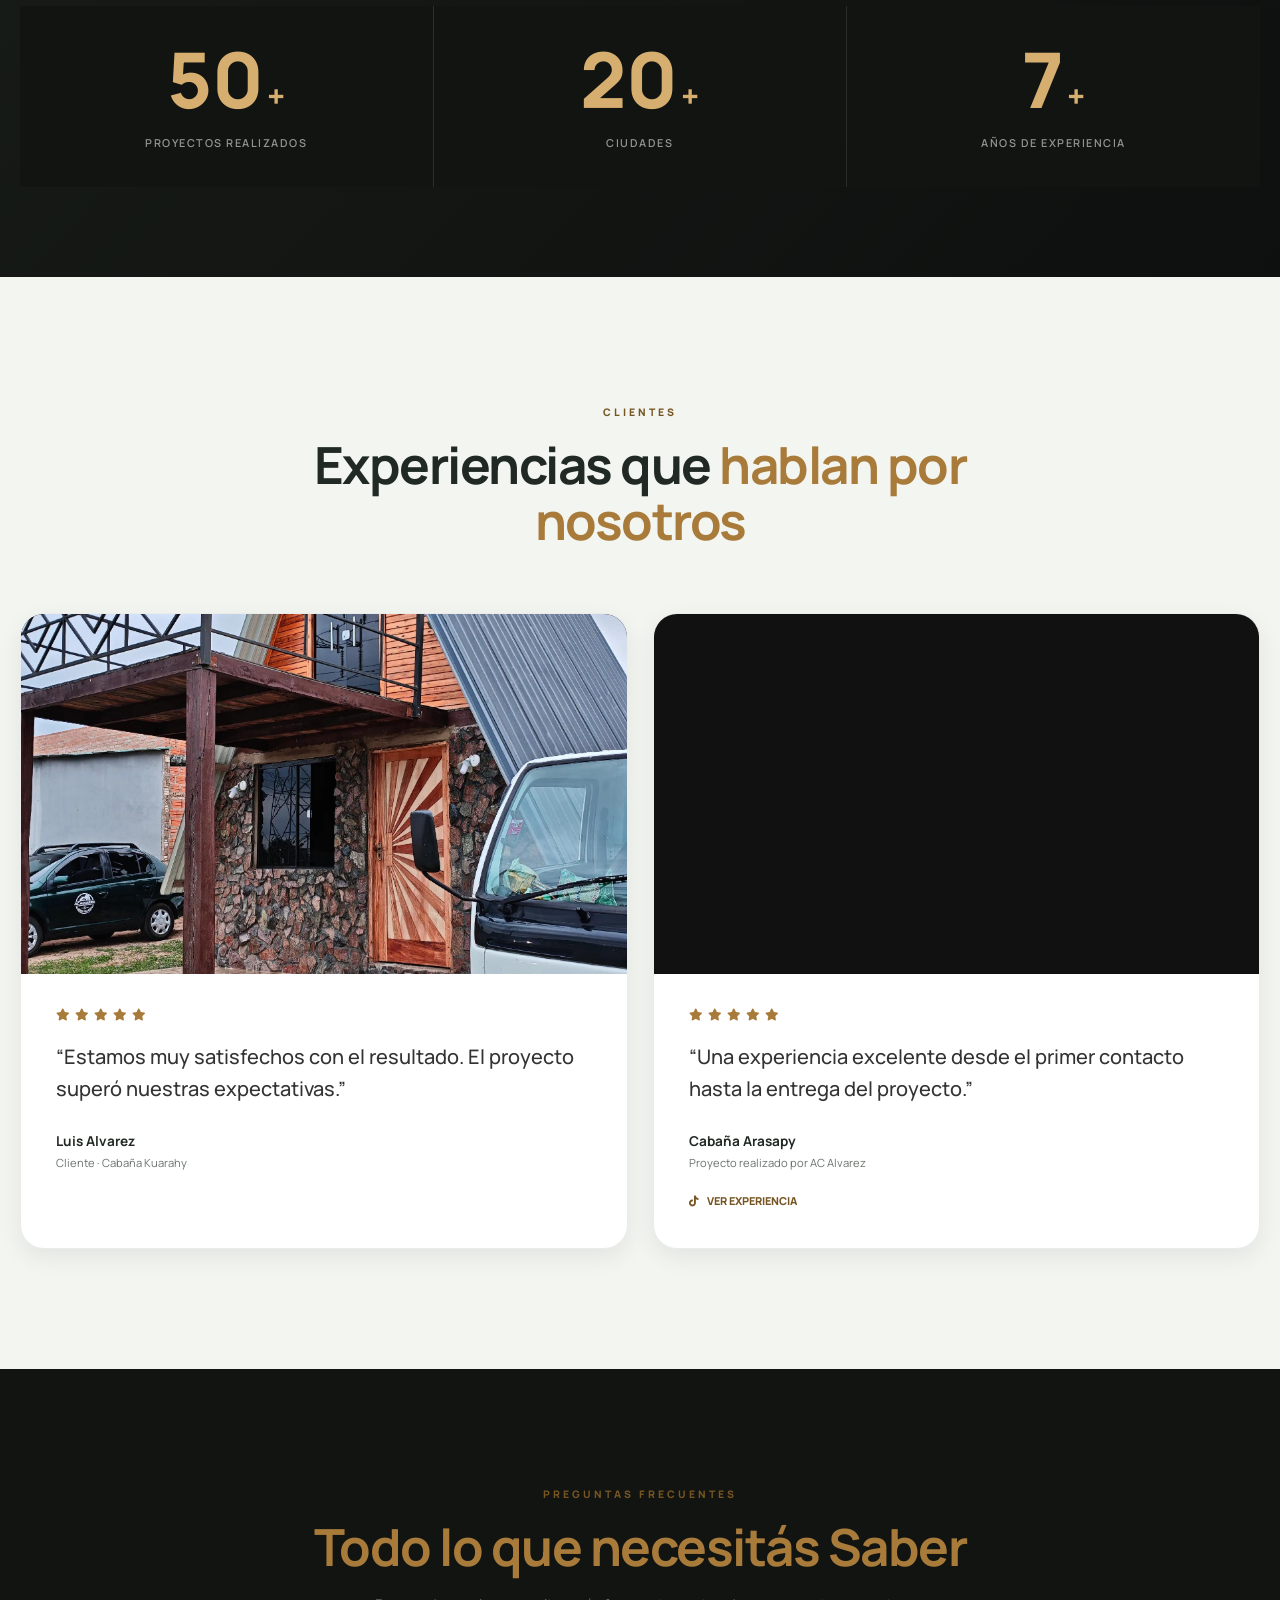
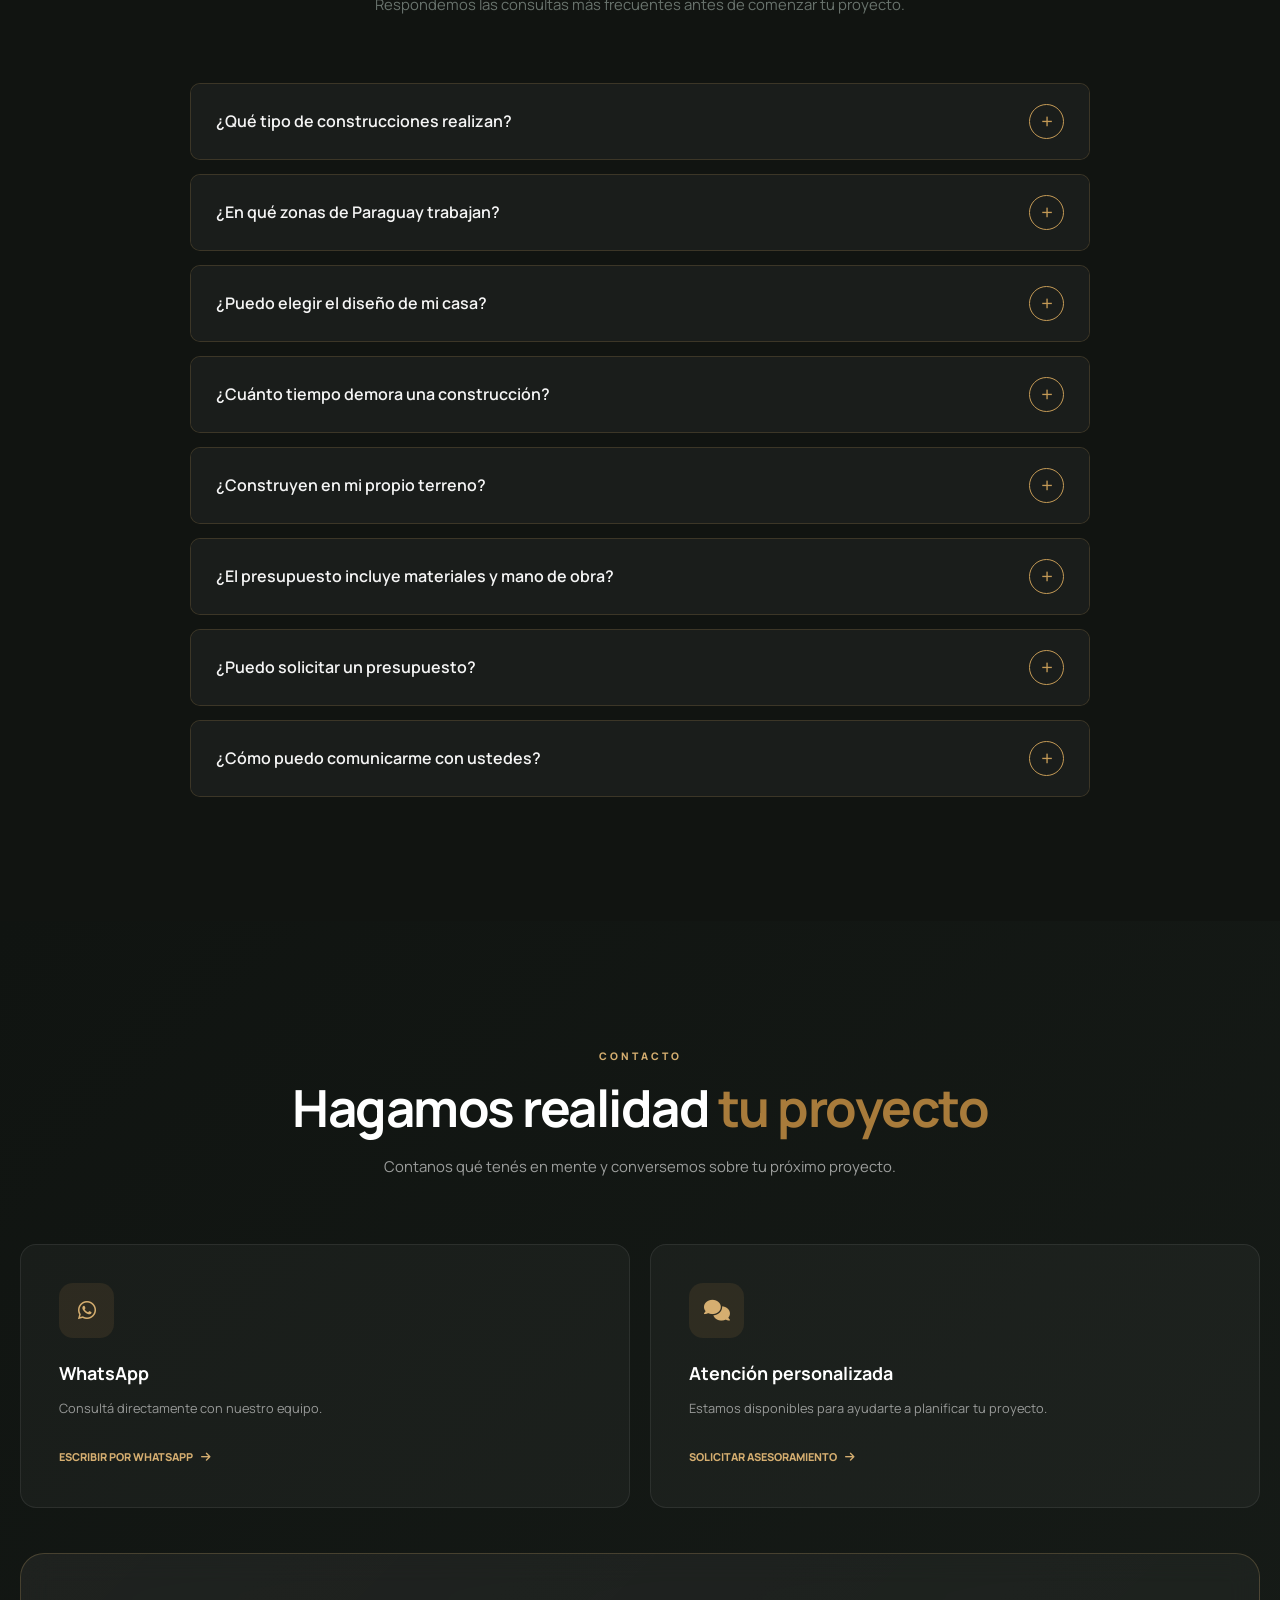
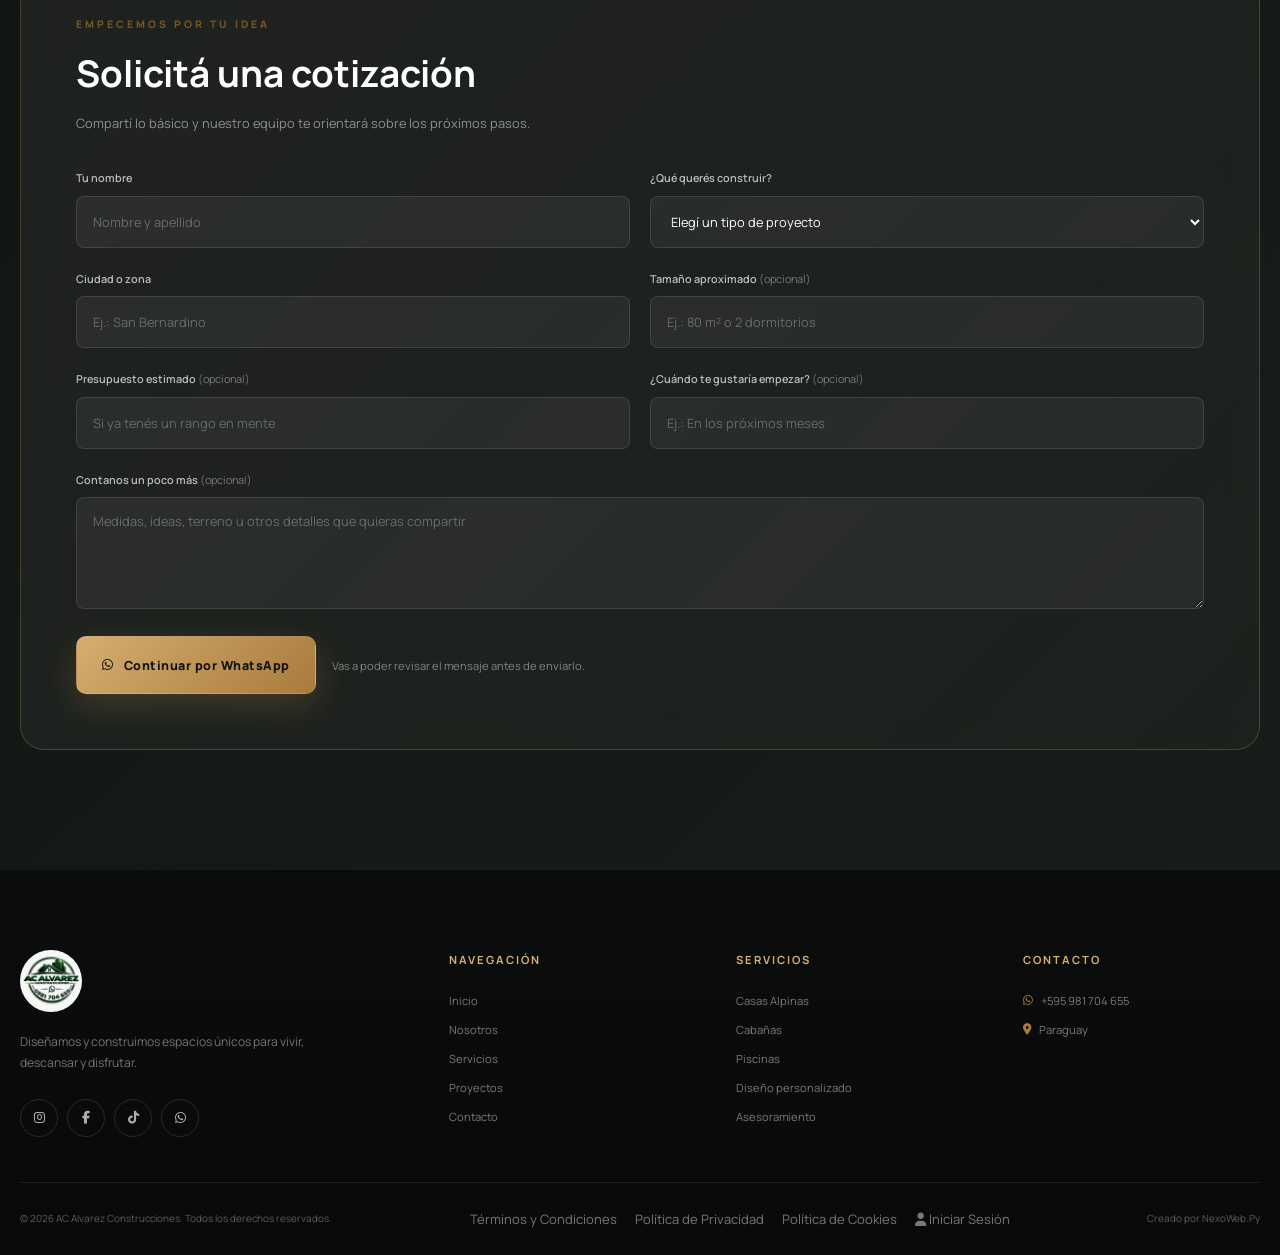
==== commit 067bc5ea: "Add files via upload" ====
--- a/index.html
+++ b/index.html
@@ -1,7 +1,9 @@
 <!DOCTYPE html>
 <html lang="es-PY">
 
-<head>
+
+
+ <head>
 
     <!-- =====================================================
          CONFIGURACIÓN PRINCIPAL
@@ -10,10 +12,10 @@
     <meta charset="UTF-8">
 
     <meta name="viewport"
-          content="width=device-width, initial-scale=1.0">
+          content="width=device-width, initial-scale=1, viewport-fit=cover, interactive-widget=resizes-content">
 
     <meta name="theme-color"
-          content="#111111">
+          content="#202923">
 
     <meta name="color-scheme"
           content="dark light">
@@ -205,7 +207,7 @@
           crossorigin>
 
     <link
-        href="https://fonts.googleapis.com/css2?family=Poppins:wght@300;400;500;600;700;800&display=swap"
+        href="https://fonts.googleapis.com/css2?family=Manrope:wght@300;400;500;600;700;800&display=swap"
         rel="stylesheet"
     >
 
@@ -238,6 +240,7 @@
         rel="stylesheet"
         href="style.css"
     >
+    
 
 
     <!-- =====================================================
@@ -503,8 +506,7 @@
 
 </head>
 
-
-<body>
+<body class="home-page">
 
 
 <!-- =========================================================
@@ -640,6 +642,8 @@
                 Contacto
             </a>
 
+         
+
         </div>
 
     </nav>
@@ -678,9 +682,6 @@
     >
 
         <div class="hero-badge">
-
-            <span></span>
-
             CONSTRUCCIÓN PREMIUM EN PARAGUAY
 
         </div>
@@ -742,25 +743,6 @@
         </div>
 
 
-        <div class="hero-info">
-
-            <div>
-
-                
-                    
-            
-
-                <span>
-
-                </span>
-
-            </div>
-
-
-            
-
-        </div>
-
     </div>
 
 
@@ -1344,53 +1326,7 @@
 
         <!-- FILTROS -->
 
-        <div
-            class="gallery-filters"
-            role="tablist"
-            aria-label="Filtrar proyectos"
-        >
-
-            <button
-                class="filter-btn active"
-                data-filter="all"
-                type="button"
-                role="tab"
-                aria-selected="true"
-            >
-                Todos
-            </button>
-
-            <button
-                class="filter-btn"
-                data-filter="proyectos"
-                type="button"
-                role="tab"
-                aria-selected="false"
-            >
-                Proyectos
-            </button>
-
-            <button
-                class="filter-btn"
-                data-filter="modelo"
-                type="button"
-                role="tab"
-                aria-selected="false"
-            >
-                Modelos
-            </button>
-
-            <button
-                class="filter-btn"
-                data-filter="piscina"
-                type="button"
-                role="tab"
-                aria-selected="false"
-            >
-                Piscinas
-            </button>
-
-        </div>
+        
 
 
         <!-- GALERÍA -->
@@ -1760,19 +1696,17 @@
         >
 
             <p>
-                ¿Tenés una idea para tu próximo proyecto?
+                ¿Necesitas Ver Proyectos Con Màs Detalles?
             </p>
 
             <a
-                href="https://wa.me/595981704655?text=Hola%20AC%20Alvarez%20Construcciones%2C%20quiero%20consultar%20sobre%20un%20nuevo%20proyecto."
-                class="btn btn-dark"
-                target="_blank"
-                rel="noopener noreferrer"
-            >
-
-                <i class="fab fa-whatsapp"></i>
-
-                Ver más proyectos
+    href="proyectos.php"
+    class="btn btn-dark"
+>
+
+                <i class="fas fa-home"></i>
+
+                VER MAS PROYECTOS
 
             </a>
 
@@ -1827,7 +1761,6 @@
 
             <img
                 id="lightboxImage"
-                src=""
                 alt=""
             >
 
@@ -1941,7 +1874,7 @@
     muted
     loop
     playsinline
-    preload="auto"
+    preload="metadata"
     poster="3.jpeg"
 >
     <source
@@ -2218,8 +2151,7 @@
     muted
     loop
     playsinline
-    preload="auto"
-    poster="portada-cabana.jpg"
+    preload="metadata"
 >
     <source
         src="CabañaArasapy.mp4"
@@ -2291,7 +2223,7 @@
 </section>
 
 
-</section>
+
 
 
 <!-- =========================================================
@@ -2746,174 +2678,66 @@
         </div>
         
 
-        <!-- =================================================
-             FORMULARIO
-        ================================================== -->
-
-        <div
-            class="budget-wrapper"
-            data-aos="fade-up"
-        >
-
-            <div class="budget-header">
-
-                <span class="section-tag">
-                    PRESUPUESTO
-                </span>
-
-                <h3>
-                    Contanos sobre tu proyecto
-                </h3>
-
-                <p>
-                    Completá el formulario y te
-                    contactaremos por WhatsApp.
-                </p>
-
-            </div>
-
-
-            <form
-                id="presupuestoForm"
-                class="budget-form"
-            >
-
-
-                <div class="form-group">
-
-                    <label for="nombre">
-                        Nombre completo *
-                    </label>
-
-                    <input
-                        type="text"
-                        id="nombre"
-                        name="nombre"
-                        placeholder="Tu nombre"
-                        autocomplete="name"
-                        required
-                    >
-
-                </div>
-
-
-                <div class="form-group">
-
-                    <label for="telefono">
-                        Teléfono *
-                    </label>
-
-                    <input
-                        type="tel"
-                        id="telefono"
-                        name="telefono"
-                        placeholder="0981 123 456"
-                        autocomplete="tel"
-                        required
-                    >
-
-                </div>
-
-
-                <div class="form-group">
-
-                    <label for="ciudad">
-                        Ciudad *
-                    </label>
-
-                    <input
-                        type="text"
-                        id="ciudad"
-                        name="ciudad"
-                        placeholder="Ej. San Bernardino"
-                        autocomplete="address-level2"
-                        required
-                    >
-
-                </div>
-
-
-                <div class="form-group">
-
-                    <label for="proyecto">
-                        Tipo de proyecto *
-                    </label>
-
-                    <select
-                        id="proyecto"
-                        name="proyecto"
-                        required
-                    >
-
-                        <option
-                            value=""
-                            selected
-                            disabled
-                        >
-                            Seleccioná una opción
-                        </option>
-
-                        <option value="Casa Alpina">
-                            Casa Alpina A-Frame
-                        </option>
-
-                        <option value="Cabaña">
-                            Cabaña
-                        </option>
-
-                        <option value="Piscina">
-                            Piscina
-                        </option>
-
-                        <option value="Proyecto personalizado">
-                            Proyecto personalizado
-                        </option>
-
-                        <option value="Otro">
-                            Otro
-                        </option>
-
-                    </select>
-
-                </div>
-
-
-                <div class="form-group full">
-
-                    <label for="mensaje">
-                        Detalles del proyecto
-                    </label>
-
-                    <textarea
-                        id="mensaje"
-                        name="mensaje"
-                        rows="5"
-                        placeholder="Contanos qué tenés en mente..."
-                    ></textarea>
-
-                </div>
-
-
-                <div class="form-submit full">
-
-                    <button
-                        type="submit"
-                        class="btn btn-primary"
-                    >
-
-                        <i class="fab fa-whatsapp"></i>
-
-                        Solicitar Presupuesto
-
-                    </button>
-
-                </div>
-
-            </form>
-
-        </div>
-
-    </div>
+                <div class="budget-wrapper" data-aos="fade-up">
+                        <div class="budget-header">
+                                <span class="section-tag">EMPECEMOS POR TU IDEA</span>
+                                <h3>Solicitá una cotización</h3>
+                                <p>Compartí lo básico y nuestro equipo te orientará sobre los próximos pasos.</p>
+                        </div>
+
+                        <form class="budget-form" id="cotizacionForm">
+                                <div class="form-group">
+                                        <label for="nombre">Tu nombre</label>
+                                        <input type="text" id="nombre" name="nombre" placeholder="Nombre y apellido" autocomplete="name" required>
+                                </div>
+
+                                <div class="form-group">
+                                        <label for="tipoProyecto">¿Qué querés construir?</label>
+                                        <select id="tipoProyecto" name="tipoProyecto" required>
+                                                <option value="" disabled selected>Elegí un tipo de proyecto</option>
+                                                <option>Casa Alpina A-Frame</option>
+                                                <option>Cabaña</option>
+                                                <option>Piscina</option>
+                                                <option>Proyecto personalizado</option>
+                                        </select>
+                                </div>
+
+                                <div class="form-group">
+                                        <label for="ciudad">Ciudad o zona</label>
+                                        <input type="text" id="ciudad" name="ciudad" placeholder="Ej.: San Bernardino" autocomplete="address-level2" required>
+                                </div>
+
+                                <div class="form-group">
+                                        <label for="tamano">Tamaño aproximado <span>(opcional)</span></label>
+                                        <input type="text" id="tamano" name="tamano" placeholder="Ej.: 80 m² o 2 dormitorios">
+                                </div>
+
+                                <div class="form-group">
+                                        <label for="presupuesto">Presupuesto estimado <span>(opcional)</span></label>
+                                        <input type="text" id="presupuesto" name="presupuesto" placeholder="Si ya tenés un rango en mente">
+                                </div>
+
+                                <div class="form-group">
+                                        <label for="fechaInicio">¿Cuándo te gustaría empezar? <span>(opcional)</span></label>
+                                        <input type="text" id="fechaInicio" name="fechaInicio" placeholder="Ej.: En los próximos meses">
+                                </div>
+
+                                <div class="form-group full">
+                                        <label for="extras">Contanos un poco más <span>(opcional)</span></label>
+                                        <textarea id="extras" name="extras" rows="3" placeholder="Medidas, ideas, terreno u otros detalles que quieras compartir"></textarea>
+                                </div>
+
+                                <div class="form-submit full">
+                                        <button type="submit" class="btn btn-primary">
+                                                <i class="fab fa-whatsapp" aria-hidden="true"></i>
+                                                Continuar por WhatsApp
+                                        </button>
+                                        <span>Vas a poder revisar el mensaje antes de enviarlo.</span>
+                                </div>
+                        </form>
+                </div>
+
+  
 
 </section>
 
@@ -3120,7 +2944,14 @@
     <a href="cookies.html">
         Política de Cookies
     </a>
-
+      <!-- Enlace tipo botón -->
+<a
+                href="login.php"
+                class="btn-login"
+            >
+                <i class="fas fa-user"></i>
+                Iniciar Sesión
+            </a>
 </div>
 
 <p>
@@ -3176,28 +3007,36 @@
 
 
 <!-- =========================================================
-     LOADER
+     LOADER SCRIPT (SEGURO Y SIN BLOQUEOS)
 ========================================================= -->
 
 <script>
-
-    window.addEventListener("load", function () {
-
-        const loader =
-            document.getElementById("pageLoader");
-
-        if (loader) {
-
-            setTimeout(function () {
-
+    (function () {
+        function dismissLoader() {
+            const loader = document.getElementById("pageLoader");
+            if (loader && !loader.classList.contains("loaded")) {
                 loader.classList.add("loaded");
-
-            }, 500);
-
+                setTimeout(function () {
+                    if (loader.parentNode) {
+                        loader.remove();
+                    }
+                }, 700);
+            }
         }
 
-    });
-
+        if (document.readyState === "complete" || document.readyState === "interactive") {
+            setTimeout(dismissLoader, 300);
+        } else {
+            document.addEventListener("DOMContentLoaded", function () {
+                setTimeout(dismissLoader, 300);
+            });
+        }
+
+        window.addEventListener("load", dismissLoader);
+
+        // Failsafe garantizado: desaparecer a los 900ms pase lo que pase
+        setTimeout(dismissLoader, 900);
+    })();
 </script>
 
 
--- a/style.css
+++ b/style.css
@@ -1,7 +1,8 @@
 /* =========================================================
    AC ALVAREZ CONSTRUCCIONES
-   PREMIUM CONSTRUCTION WEBSITE
-   ========================================================= */
+   STYLE.CSS — VERSION LIMPIA / PREMIUM
+========================================================= */
+
 
 /* =========================================================
    VARIABLES
@@ -9,29 +10,34 @@
 
 :root {
 
-    --primary: #b88a4a;
-    --primary-light: #d5ae70;
-    --primary-dark: #8f682f;
-
-    --dark: #111111;
-    --dark-2: #171717;
-    --dark-3: #222222;
-
-    --white: #ffffff;
-    --cream: #f7f4ef;
-    --gray: #777777;
-    --gray-light: #eeeeee;
-
-    --border: rgba(184, 138, 74, 0.22);
+    --primary: #A87B3B;
+    --primary-light: #D5AE70;
+    --primary-dark: #765522;
+
+    --dark: #202923;
+    --dark-2: #2C352F;
+    --dark-3: #3B463F;
+
+    --black: #0B0D0C;
+
+    --white: #FFFFFF;
+    --cream: #F3F5F1;
+
+    --gray: #69736D;
+    --gray-light: #D7DDD6;
+
+    --border: rgba(32, 41, 35, .12);
+
+    --border-dark: rgba(255, 255, 255, .10);
 
     --shadow-sm:
-        0 8px 25px rgba(0, 0, 0, 0.08);
+        0 8px 25px rgba(0, 0, 0, .07);
 
     --shadow-md:
-        0 18px 50px rgba(0, 0, 0, 0.13);
+        0 18px 50px rgba(0, 0, 0, .12);
 
     --shadow-lg:
-        0 30px 80px rgba(0, 0, 0, 0.22);
+        0 30px 80px rgba(0, 0, 0, .20);
 
     --radius-sm: 8px;
     --radius-md: 16px;
@@ -40,7 +46,7 @@
     --container: 1240px;
 
     --transition:
-        all 0.35s cubic-bezier(.22, .61, .36, 1);
+        all .35s cubic-bezier(.22, .61, .36, 1);
 
 }
 
@@ -49,53 +55,51 @@
    RESET
 ========================================================= */
 
-* {
+*,
+*::before,
+*::after {
     margin: 0;
     padding: 0;
     box-sizing: border-box;
 }
 
-
 html {
     scroll-behavior: smooth;
     scroll-padding-top: 90px;
-}
-
+    overflow-x: clip;
+}
 
 body {
 
+    min-height: 100%;
+    width: 100%;
+
     font-family:
-        "Poppins",
+        "Manrope",
         sans-serif;
 
     color: var(--dark);
-
-    background:
-        var(--white);
+    background: var(--white);
 
     line-height: 1.7;
 
     overflow-x: hidden;
-
-}
-
+}
 
 body.lightbox-open {
     overflow: hidden;
 }
 
-
 img,
-video {
+video,
+svg {
     display: block;
     max-width: 100%;
 }
 
-
 img {
     height: auto;
 }
-
 
 button,
 input,
@@ -104,23 +108,20 @@
     font-family: inherit;
 }
 
-
 button {
-    border: none;
+    border: 0;
     cursor: pointer;
 }
-
 
 a {
     color: inherit;
     text-decoration: none;
 }
 
-
-ul {
+ul,
+ol {
     list-style: none;
 }
-
 
 ::selection {
     background: var(--primary);
@@ -140,8 +141,8 @@
     );
 
     margin-inline: auto;
-
-}
+}
+
 
 /* =========================================================
    SCROLLBAR
@@ -151,18 +152,15 @@
     width: 9px;
 }
 
-
 ::-webkit-scrollbar-track {
-    background: #111;
-}
-
+    background: #101210;
+}
 
 ::-webkit-scrollbar-thumb {
     background: var(--primary);
     border-radius: 20px;
 }
 
-
 ::-webkit-scrollbar-thumb:hover {
     background: var(--primary-light);
 }
@@ -175,85 +173,81 @@
 .page-loader {
 
     position: fixed;
-
     inset: 0;
-
     z-index: 9999;
 
     display: flex;
-
     align-items: center;
-
     justify-content: center;
 
     background:
         radial-gradient(
             circle at center,
-            #292929 0%,
-            #111 55%,
-            #080808 100%
+            #29312C 0%,
+            #111411 55%,
+            #080908 100%
         );
 
-    color: var(--primary);
+    color: var(--primary-light);
 
     transition:
-        opacity 0.7s ease,
-        visibility 0.7s ease;
-
-}
-
+        opacity .7s ease,
+        visibility .7s ease;
+
+    animation: autoDismissLoader 1.6s ease 0.6s forwards;
+}
+
+@keyframes autoDismissLoader {
+    0%, 75% {
+        opacity: 1;
+        visibility: visible;
+        pointer-events: all;
+    }
+    100% {
+        opacity: 0;
+        visibility: hidden;
+        pointer-events: none;
+    }
+}
 
 .page-loader.loaded {
 
     opacity: 0;
-
     visibility: hidden;
-
     pointer-events: none;
-
-}
-
+}
 
 .loader-content {
-
     text-align: center;
-
-}
-
+}
 
 .loader-logo {
 
     width: 90px;
-
     height: 90px;
 
     margin: 0 auto 25px;
-
-    border-radius: 50%;
 
     overflow: hidden;
 
     border:
         1px solid
-        rgba(184, 138, 74, 0.5);
+        rgba(213, 174, 112, .5);
+
+    border-radius: 50%;
 
     box-shadow:
         0 0 40px
-        rgba(184, 138, 74, 0.2);
-
-}
-
+        rgba(184, 138, 74, .20);
+}
 
 .loader-logo img {
 
     width: 100%;
-
     height: 100%;
 
     object-fit: cover;
-
-}
-
+}
 
 .loader-building {
 
@@ -263,27 +257,20 @@
 
     animation:
         loaderPulse 2s infinite ease-in-out;
-
-}
-
+}
 
 .loader-building svg {
     width: 100%;
 }
 
-
 .loader-content p {
 
-    color: rgba(255,255,255,.7);
-
-    font-size: .78rem;
-
+    color: rgba(255, 255, 255, .68);
+
+    font-size: .72rem;
     letter-spacing: 3px;
-
     text-transform: uppercase;
-
-}
-
+}
 
 @keyframes loaderPulse {
 
@@ -297,12 +284,11 @@
         opacity: 1;
         transform: translateY(-5px);
     }
-
 }
 
 
 /* =========================================================
-   HEADER / NAVBAR
+   HEADER
 ========================================================= */
 
 .header {
@@ -310,29 +296,41 @@
     position: fixed;
 
     top: 0;
-
     left: 0;
 
     width: 100%;
 
     z-index: 1000;
-
-transition: all .4s ease;
 
     background:
         linear-gradient(
             to bottom,
-            rgba(0,0,0,.75),
-            rgba(0,0,0,0)
+            rgba(0, 0, 0, .72),
+            rgba(0, 0, 0, 0)
         );
 
-}
-.header.scrolled{
-    background: rgba(10,10,10,.95);
-    backdrop-filter: blur(20px);
-    box-shadow: 0 10px 30px rgba(0,0,0,.25);
-}
-
+    transition:
+        background .4s ease,
+        box-shadow .4s ease,
+        backdrop-filter .4s ease;
+}
+
+.header.scrolled {
+
+    background:
+        rgba(12, 15, 13, .94);
+
+    backdrop-filter: blur(18px);
+
+    box-shadow:
+        0 10px 35px
+        rgba(0, 0, 0, .22);
+}
+
+
+/* =========================================================
+   NAVBAR
+========================================================= */
 
 .navbar {
 
@@ -343,83 +341,67 @@
 
     height: 88px;
 
-    margin: auto;
+    margin-inline: auto;
 
     display: flex;
 
     align-items: center;
-
     justify-content: space-between;
-
-}
-
+}
 
 .logo {
 
     display: flex;
-
     align-items: center;
 
     gap: 12px;
 
     color: var(--white);
 
+    font-size: .9rem;
     font-weight: 800;
 
     letter-spacing: 1.5px;
-
-    font-size: .9rem;
-
-}
-
+}
 
 .logo img {
 
     width: 48px;
-
     height: 48px;
-
-    border-radius: 50%;
 
     object-fit: cover;
 
     border:
         1px solid
-        rgba(255,255,255,.35);
-
-}
-
+        rgba(255, 255, 255, .35);
+
+    border-radius: 50%;
+}
 
 .nav-links {
 
     display: flex;
-
     align-items: center;
 
     gap: 30px;
-
-}
-
+}
 
 .nav-links a {
 
     position: relative;
 
     color:
-        rgba(255,255,255,.88);
-
-    font-size: .78rem;
-
-    font-weight: 600;
+        rgba(255, 255, 255, .84);
+
+    font-size: .72rem;
+    font-weight: 700;
 
     text-transform: uppercase;
 
     letter-spacing: 1px;
 
     transition: var(--transition);
-
-}
-
+}
 
 .nav-links a::after {
 
@@ -428,47 +410,42 @@
     position: absolute;
 
     left: 0;
-
     bottom: -8px;
 
     width: 0;
-
     height: 2px;
 
-    background: var(--primary);
+    background: var(--primary-light);
 
     transition: var(--transition);
-
-}
-
+}
 
 .nav-links a:hover {
     color: var(--white);
 }
 
-
 .nav-links a:hover::after {
     width: 100%;
 }
 
-
 .hamburger {
 
     display: none;
 
     width: 45px;
-
     height: 45px;
 
+    align-items: center;
+    justify-content: center;
+
     border-radius: 10px;
 
+    background:
+        rgba(255, 255, 255, .08);
+
     color: var(--white);
 
-    background:
-        rgba(255,255,255,.08);
-
     font-size: 1.2rem;
-
 }
 
 
@@ -483,91 +460,77 @@
     min-height: 100svh;
 
     display: flex;
-
     align-items: center;
-
     justify-content: center;
 
     overflow: hidden;
 
-    background: #111;
+    background: #101210;
 
     color: var(--white);
-
-}
-
+}
 
 .hero-background {
 
     position: absolute;
-
     inset: 0;
 
-}
-
+    overflow: hidden;
+}
 
 .hero-background img {
 
     width: 100%;
-
     height: 100%;
 
     object-fit: cover;
 
     object-position: center;
 
-    transform:
-        scale(1.03);
+    transform: scale(1.04);
 
     animation:
         heroZoom 12s
         ease-out
         forwards;
-
-}
-
+}
 
 @keyframes heroZoom {
 
     from {
-        transform: scale(1.08);
+        transform: scale(1.09);
     }
 
     to {
-        transform: scale(1.03);
-    }
-
-}
-
+        transform: scale(1.04);
+    }
+}
 
 .hero-overlay {
 
     position: absolute;
-
     inset: 0;
 
     background:
 
         linear-gradient(
             90deg,
-            rgba(0,0,0,.86) 0%,
-            rgba(0,0,0,.62) 48%,
-            rgba(0,0,0,.28) 100%
+            rgba(0, 0, 0, .88) 0%,
+            rgba(0, 0, 0, .72) 38%,
+            rgba(0, 0, 0, .34) 100%
         ),
 
         linear-gradient(
             0deg,
-            rgba(0,0,0,.8),
-            transparent 45%
+            rgba(0, 0, 0, .78),
+            rgba(0, 0, 0, .08) 55%,
+            rgba(0, 0, 0, .22)
         );
-
-}
-
+}
 
 .hero-content {
 
     position: relative;
-
     z-index: 2;
 
     width: min(
@@ -575,110 +538,87 @@
         1240px
     );
 
-    margin-top: 60px;
-
-    margin-inline: auto;
-
-}
-
+    max-width: 900px;
+
+    margin:
+        70px auto 0;
+}
 
 .hero-badge {
 
     display: inline-flex;
 
     align-items: center;
-
     gap: 10px;
 
-    margin-bottom: 24px;
+    margin-bottom: 25px;
 
     padding:
-        8px 14px;
+        11px 20px;
 
     border:
         1px solid
-        rgba(213,174,112,.45);
+        rgba(213, 174, 112, .40);
 
     border-radius: 50px;
 
     background:
-        rgba(0,0,0,.18);
-
-    backdrop-filter:
-        blur(10px);
-
-    color:
-        var(--primary-light);
-
-    font-size: .67rem;
-
-    font-weight: 700;
+        rgba(255, 255, 255, .035);
+
+    backdrop-filter: blur(12px);
+
+    box-shadow:
+        0 8px 25px
+        rgba(0, 0, 0, .15);
+
+    color: var(--primary-light);
+
+    font-size: .64rem;
+    font-weight: 800;
 
     letter-spacing: 2px;
-
-}
-
-
-.hero-badge span {
-
-    width: 7px;
-
-    height: 7px;
+}
+
+.hero-logo {
+
+    width: 108px;
+    height: 108px;
+
+    margin-bottom: 22px;
+
+    object-fit: cover;
+
+    border:
+        3px solid
+        rgba(255, 255, 255, .82);
 
     border-radius: 50%;
 
-    background:
-        var(--primary-light);
-
     box-shadow:
-        0 0 12px
-        var(--primary);
-
-}
-
-
-.hero-logo {
-
-    width: 92px;
-
-    height: 92px;
-
-    object-fit: cover;
-
-    border-radius: 50%;
-
-    border:
-        2px solid
-        rgba(255,255,255,.7);
-
-    margin-bottom: 22px;
-
-    box-shadow:
-        0 12px 50px
-        rgba(0,0,0,.35);
-
-}
-
+        0 15px 40px
+        rgba(0, 0, 0, .35),
+
+        0 0 30px
+        rgba(184, 138, 74, .18);
+}
 
 .hero-eyebrow {
 
     margin-bottom: 10px;
 
-    color:
-        var(--primary-light);
-
-    font-size: .76rem;
-
-    font-weight: 700;
+    color: var(--primary-light);
+
+    font-size: .74rem;
+    font-weight: 800;
 
     letter-spacing: 4px;
 
-}
-
+    text-transform: uppercase;
+}
 
 .hero h1 {
 
-    max-width: 850px;
+    max-width: 900px;
 
     font-size:
         clamp(
@@ -687,25 +627,37 @@
             6.8rem
         );
 
-    line-height: .98;
+    line-height: .96;
 
     font-weight: 300;
 
     letter-spacing: -4px;
 
-}
-
+    text-shadow:
+        0 5px 30px
+        rgba(0, 0, 0, .35);
+}
 
 .hero h1 strong {
 
-    display: block;
-
-    color: var(--white);
+    display: inline-block;
 
     font-weight: 800;
 
-}
-
+    background-image:
+        linear-gradient(
+            135deg,
+            #ffffff 0%,
+            #ffffff 38%,
+            #D5AE70 100%
+        );
+
+    background-clip: text;
+    -webkit-background-clip: text;
+
+    color: transparent;
+    -webkit-text-fill-color: transparent;
+}
 
 .hero-description {
 
@@ -714,17 +666,17 @@
     margin-top: 30px;
 
     color:
-        rgba(255,255,255,.78);
+        rgba(255, 255, 255, .76);
 
     font-size:
         clamp(
-            .95rem,
+            .92rem,
             1.5vw,
-            1.1rem
+            1.08rem
         );
 
-}
-
+    line-height: 1.85;
+}
 
 .hero-buttons {
 
@@ -735,183 +687,36 @@
     gap: 14px;
 
     margin-top: 34px;
-
-}
-
+}
+
+
+/* =========================================================
+   BUTTONS
+========================================================= */
 
 .btn {
 
     display: inline-flex;
 
     align-items: center;
-
     justify-content: center;
 
     gap: 10px;
 
-    min-height: 54px;
+    min-height: 58px;
 
     padding:
-        0 24px;
-
-    border-radius: 8px;
+        0 25px;
+
+    border-radius: 10px;
 
     font-size: .78rem;
-
-    font-weight: 700;
+    font-weight: 800;
 
     letter-spacing: .5px;
 
     transition: var(--transition);
-
-}/* ==========================================
-   HERO PREMIUM UPGRADE
-========================================== */
-
-.hero-content{
-    max-width: 900px;
-}
-
-.hero h1{
-    text-shadow:
-        0 5px 30px rgba(0,0,0,.35);
-}
-
-.hero h1 strong {
-    /* 1. Gradiente */
-    background-image: linear-gradient(135deg, #ffffff, #d5ae70);
-    
-    /* 2. Recorte de fondo para el texto (Estándar + Webkit) */
-    background-clip: text;
-    -webkit-background-clip: text;
-    
-    /* 3. Hacer el texto transparente para mostrar la gradiente */
-    color: transparent;
-    -webkit-text-fill-color: transparent;
-    
-    /* 4. Solución a problemas de renderizado */
-    display: inline-block;
-}
-
-.hero-description{
-    font-size: 1.1rem;
-    line-height: 1.9;
-}
-
-.hero-buttons .btn{
-    min-height: 68px;
-    border-radius: 16px;
-    font-size: .9rem;
-}
-
-.btn-primary{
-    background:
-    linear-gradient(
-        135deg,
-        #d5ae70,
-        #b88a4a
-    );
-
-    border: 1px solid rgba(255,255,255,.1);
-}
-
-.btn-primary:hover{
-    transform:
-        translateY(-4px)
-        scale(1.02);
-}
-
-.btn-outline{
-    border: 1px solid rgba(255,255,255,.18);
-
-    background:
-        rgba(255,255,255,.05);
-
-    backdrop-filter: blur(15px);
-}
-
-.hero-info{
-    margin-top: 70px;
-    border-top: 1px solid rgba(255,255,255,.12);
-    padding-top: 35px;
-}
-
-.hero-info strong{
-    font-size: 2rem;
-}
-
-.hero-info div{
-    position: relative;
-}
-
-.hero-info div:not(:last-child)::after{
-    content:"";
-
-    position:absolute;
-
-    right:-22px;
-    top:50%;
-
-    width:1px;
-    height:40px;
-
-    transform:translateY(-50%);
-
-    background:
-        rgba(255,255,255,.12);
-}
-
-/* Glass Effect */
-
-.hero-badge{
-    padding: 12px 22px;
-
-    background:
-        rgba(255,255,255,.04);
-
-    border:
-        1px solid
-        rgba(213,174,112,.35);
-
-    box-shadow:
-        0 8px 25px
-        rgba(0,0,0,.15);
-}
-
-/* Oscurece mejor la imagen */
-
-.hero-overlay{
-
-    background:
-
-    linear-gradient(
-        90deg,
-        rgba(0,0,0,.88) 0%,
-        rgba(0,0,0,.72) 40%,
-        rgba(0,0,0,.35) 100%
-    ),
-
-    linear-gradient(
-        180deg,
-        rgba(0,0,0,.25),
-        rgba(0,0,0,.7)
-    );
-}
-
-/* Logo Premium */
-
-.hero-logo{
-
-    width: 110px;
-    height: 110px;
-
-    border: 3px solid rgba(255,255,255,.8);
-
-    box-shadow:
-        0 15px 40px rgba(0,0,0,.35),
-        0 0 30px rgba(184,138,74,.2);
-}
-
+}
 
 .btn-primary {
 
@@ -924,76 +729,70 @@
 
     color: #111;
 
+    border:
+        1px solid
+        rgba(255, 255, 255, .10);
+
     box-shadow:
         0 12px 35px
-        rgba(184,138,74,.25);
-
-}
-
+        rgba(184, 138, 74, .24);
+}
 
 .btn-primary:hover {
+
+    transform:
+        translateY(-4px);
+
+    box-shadow:
+        0 18px 45px
+        rgba(184, 138, 74, .38);
+}
+
+.btn-outline {
+
+    color: var(--white);
+
+    border:
+        1px solid
+        rgba(255, 255, 255, .34);
+
+    background:
+        rgba(255, 255, 255, .045);
+
+    backdrop-filter: blur(10px);
+}
+
+.btn-outline:hover {
+
+    background: var(--white);
+
+    color: var(--dark);
+
+    transform:
+        translateY(-4px);
+}
+
+.btn-dark {
+
+    background: var(--dark);
+
+    color: var(--white);
+}
+
+.btn-dark:hover {
+
+    background: var(--primary);
+
+    color: #111;
 
     transform:
         translateY(-3px);
-
-    box-shadow:
-        0 18px 45px
-        rgba(184,138,74,.4);
-
-}
-
-
-.btn-outline {
-
-    color: var(--white);
-
-    border:
-        1px solid
-        rgba(255,255,255,.4);
-
-    background:
-        rgba(255,255,255,.04);
-
-    backdrop-filter:
-        blur(8px);
-
-}
-
-
-.btn-outline:hover {
-
-    background:
-        var(--white);
-
-    color: var(--dark);
-
-    transform:
-        translateY(-3px);
-
-}
-
-
-.btn-dark {
-
-    background: var(--dark);
-
-    color: var(--white);
-
-}
-
-
-.btn-dark:hover {
-
-    background:
-        var(--primary);
-
-    color: #111;
-
-    transform:
-        translateY(-3px);
-
-}
-
+}
+
+
+/* =========================================================
+   HERO INFO
+========================================================= */
 
 .hero-info {
 
@@ -1003,60 +802,75 @@
 
     gap: 42px;
 
-    margin-top: 55px;
-
-    padding-top: 25px;
+    margin-top: 58px;
+
+    padding-top: 28px;
 
     border-top:
         1px solid
-        rgba(255,255,255,.18);
-
-}
-
+        rgba(255, 255, 255, .15);
+}
 
 .hero-info div {
 
+    position: relative;
+
     display: flex;
 
     flex-direction: column;
-
-}
-
+}
+
+.hero-info div:not(:last-child)::after {
+
+    content: "";
+
+    position: absolute;
+
+    top: 50%;
+    right: -22px;
+
+    width: 1px;
+    height: 38px;
+
+    transform: translateY(-50%);
+
+    background:
+        rgba(255, 255, 255, .13);
+}
 
 .hero-info strong {
 
+    color: var(--primary-light);
+
+    font-size: 1.7rem;
+
+    line-height: 1;
+}
+
+.hero-info span {
+
+    margin-top: 6px;
+
     color:
-        var(--primary-light);
-
-    font-size: 1.65rem;
-
-    line-height: 1;
-
-}
-
-
-.hero-info span {
-
-    margin-top: 6px;
-
-    color:
-        rgba(255,255,255,.6);
-
-    font-size: .68rem;
+        rgba(255, 255, 255, .56);
+
+    font-size: .65rem;
 
     text-transform: uppercase;
 
     letter-spacing: 1px;
-
-}
-
+}
+
+
+/* =========================================================
+   HERO SCROLL
+========================================================= */
 
 .hero-scroll {
 
     position: absolute;
 
-    bottom: 30px;
-
+    bottom: 12px;
     left: 50%;
 
     z-index: 2;
@@ -1070,26 +884,22 @@
 
     align-items: center;
 
-    gap: 8px;
+    gap: 3px;
 
     color:
-        rgba(255,255,255,.65);
-
-    font-size: .6rem;
+        rgba(255, 255, 255, .58);
+
+    font-size: .58rem;
 
     letter-spacing: 3px;
 
-}
-
+    text-transform: uppercase;
+}
 
 .hero-scroll i {
-
     animation:
-        scrollDown 1.7s
-        infinite;
-
-}
-
+        scrollDown 1.7s infinite;
+}
 
 @keyframes scrollDown {
 
@@ -1101,7 +911,98 @@
     50% {
         transform: translateY(7px);
     }
-
+}
+
+
+/* =========================================================
+   TRUST STRIP
+========================================================= */
+
+.trust-strip {
+
+    padding: 24px 0;
+
+    border-block:
+        1px solid
+        #E4E8E3;
+
+    background: var(--cream);
+}
+
+.trust-strip-grid {
+
+    display: grid;
+
+    grid-template-columns:
+        repeat(4, minmax(0, 1fr));
+
+    gap: 22px;
+}
+
+.trust-item {
+
+    display: flex;
+
+    align-items: center;
+
+    gap: 13px;
+
+    min-width: 0;
+}
+
+.trust-item > i {
+
+    flex: 0 0 38px;
+
+    color: var(--primary-dark);
+
+    font-size: 1.1rem;
+
+    text-align: center;
+}
+
+.trust-item div {
+
+    display: grid;
+
+    gap: 3px;
+}
+
+.trust-item span {
+
+    color: var(--gray);
+
+    font-size: .56rem;
+
+    font-weight: 700;
+
+    letter-spacing: 1px;
+
+    text-transform: uppercase;
+}
+
+.trust-item strong {
+
+    color: var(--dark);
+
+    font-size: .76rem;
+
+    line-height: 1.4;
+}
+
+.trust-portal strong i {
+
+    margin-left: 3px;
+
+    color: var(--primary-dark);
+
+    font-size: .65rem;
+
+    transition: var(--transition);
+}
+
+.trust-portal:hover strong i {
+    transform: translateX(3px);
 }
 
 
@@ -1110,12 +1011,8 @@
 ========================================================= */
 
 .section {
-
-    padding:
-        120px 0;
-
-}
-
+    padding: 120px 0;
+}
 
 .section-heading {
 
@@ -1125,9 +1022,7 @@
         0 auto 65px;
 
     text-align: center;
-
-}
-
+}
 
 .section-tag {
 
@@ -1135,19 +1030,16 @@
 
     margin-bottom: 14px;
 
-    color:
-        var(--primary-dark);
-
-    font-size: .67rem;
+    color: var(--primary-dark);
+
+    font-size: .65rem;
 
     font-weight: 800;
 
     letter-spacing: 3px;
 
     text-transform: uppercase;
-
-}
-
+}
 
 .section-heading h2 {
 
@@ -1163,17 +1055,11 @@
     font-weight: 700;
 
     letter-spacing: -1.5px;
-
-}
-
+}
 
 .section-heading h2 span {
-
-    color:
-        var(--primary);
-
-}
-
+    color: var(--primary);
+}
 
 .section-heading p {
 
@@ -1182,40 +1068,34 @@
     margin:
         18px auto 0;
 
-    color:
-        var(--gray);
-
-    font-size: .95rem;
-
-}
-
+    color: var(--gray);
+
+    font-size: .93rem;
+}
 
 .section-heading.light .section-tag {
     color: var(--primary-light);
 }
 
-
 .section-heading.light h2 {
     color: var(--white);
 }
 
-
 .section-heading.light p {
-    color: rgba(255,255,255,.6);
-}
-
+    color:
+        rgba(255, 255, 255, .58);
+}
 
 .dark-section {
+
+    color: var(--white);
 
     background:
         linear-gradient(
             135deg,
-            #111111,
-            #1b1b1b
+            #111411,
+            #1B211D
         );
-
-    color: var(--white);
-
 }
 
 
@@ -1224,12 +1104,8 @@
 ========================================================= */
 
 .about {
-
-    background:
-        var(--cream);
-
-}
-
+    background: var(--cream);
+}
 
 .about-grid {
 
@@ -1241,16 +1117,11 @@
     gap: 80px;
 
     align-items: center;
-
-}
-
+}
 
 .about-image {
-
     position: relative;
-
-}
-
+}
 
 .about-image::before {
 
@@ -1259,11 +1130,9 @@
     position: absolute;
 
     top: -18px;
-
     left: -18px;
 
     width: 100%;
-
     height: 100%;
 
     border:
@@ -1272,9 +1141,7 @@
 
     border-radius:
         var(--radius-lg);
-
-}
-
+}
 
 .about-image img {
 
@@ -1283,7 +1150,6 @@
     z-index: 1;
 
     width: 100%;
-
     height: 560px;
 
     object-fit: cover;
@@ -1293,9 +1159,7 @@
 
     box-shadow:
         var(--shadow-lg);
-
-}
-
+}
 
 .about-image-badge {
 
@@ -1304,11 +1168,9 @@
     z-index: 2;
 
     right: -25px;
-
     bottom: 35px;
 
     width: 120px;
-
     height: 120px;
 
     display: flex;
@@ -1316,44 +1178,37 @@
     flex-direction: column;
 
     align-items: center;
-
     justify-content: center;
-
-    border-radius: 50%;
-
-    background:
-        var(--dark);
-
-    color: var(--white);
 
     border:
         4px solid
         var(--cream);
 
+    border-radius: 50%;
+
+    background: var(--dark);
+
+    color: var(--white);
+
     box-shadow:
         var(--shadow-md);
-
-}
-
+}
 
 .about-image-badge strong {
 
-    color:
-        var(--primary-light);
+    color: var(--primary-light);
 
     font-size: 1.7rem;
-
-}
-
+}
 
 .about-image-badge span {
 
-    font-size: .48rem;
+    font-size: .47rem;
 
     letter-spacing: 1px;
 
-}
-
+    text-transform: uppercase;
+}
 
 .small-title {
 
@@ -1361,17 +1216,16 @@
 
     margin-bottom: 12px;
 
-    color:
-        var(--primary-dark);
-
-    font-size: .7rem;
+    color: var(--primary-dark);
+
+    font-size: .68rem;
 
     font-weight: 800;
 
     letter-spacing: 2px;
 
-}
-
+    text-transform: uppercase;
+}
 
 .about-content h3 {
 
@@ -1389,21 +1243,16 @@
     line-height: 1.1;
 
     letter-spacing: -1.5px;
-
-}
-
+}
 
 .about-content p {
 
     margin-bottom: 18px;
 
-    color:
-        var(--gray);
-
-    font-size: .92rem;
-
-}
-
+    color: var(--gray);
+
+    font-size: .9rem;
+}
 
 .about-features {
 
@@ -1412,9 +1261,7 @@
     gap: 18px;
 
     margin-top: 30px;
-
-}
-
+}
 
 .feature {
 
@@ -1423,55 +1270,42 @@
     align-items: center;
 
     gap: 15px;
-
-}
-
+}
 
 .feature > i {
 
     width: 48px;
-
     height: 48px;
 
     flex-shrink: 0;
 
     display: grid;
-
     place-items: center;
 
     border-radius: 12px;
 
     background:
-        rgba(184,138,74,.1);
-
-    color:
-        var(--primary);
-
-}
-
+        rgba(184, 138, 74, .10);
+
+    color: var(--primary);
+}
 
 .feature div {
 
     display: flex;
 
     flex-direction: column;
-
-}
-
+}
 
 .feature strong {
-
-    font-size: .88rem;
-
-}
-
+    font-size: .87rem;
+}
 
 .feature span {
 
     color: var(--gray);
 
-    font-size: .75rem;
-
+    font-size: .74rem;
 }
 
 
@@ -1484,9 +1318,7 @@
     position: relative;
 
     overflow: hidden;
-
-}
-
+}
 
 .why-us::before {
 
@@ -1495,21 +1327,17 @@
     position: absolute;
 
     width: 500px;
-
     height: 500px;
 
     right: -250px;
-
     top: -250px;
-
-    border-radius: 50%;
 
     border:
         1px solid
-        rgba(184,138,74,.1);
-
-}
-
+        rgba(184, 138, 74, .10);
+
+    border-radius: 50%;
+}
 
 .why-grid {
 
@@ -1521,34 +1349,31 @@
         repeat(4, 1fr);
 
     gap: 18px;
-
-}
-
+}
 
 .why-card {
 
     position: relative;
 
-    padding: 35px 28px;
-
     min-height: 300px;
+
+    padding:
+        35px 28px;
 
     overflow: hidden;
 
     border:
         1px solid
-        rgba(255,255,255,.08);
+        rgba(255, 255, 255, .08);
 
     border-radius:
         var(--radius-md);
 
     background:
-        rgba(255,255,255,.035);
+        rgba(255, 255, 255, .035);
 
     transition: var(--transition);
-
-}
-
+}
 
 .why-card:hover {
 
@@ -1556,40 +1381,33 @@
         translateY(-8px);
 
     border-color:
-        rgba(184,138,74,.4);
+        rgba(184, 138, 74, .40);
 
     background:
-        rgba(255,255,255,.06);
-
-}
-
+        rgba(255, 255, 255, .06);
+}
 
 .why-card > span {
 
     position: absolute;
 
     top: 20px;
-
     right: 22px;
 
     color:
-        rgba(255,255,255,.18);
+        rgba(255, 255, 255, .16);
 
     font-size: .7rem;
 
     font-weight: 700;
-
-}
-
+}
 
 .why-icon {
 
     width: 55px;
-
     height: 55px;
 
     display: grid;
-
     place-items: center;
 
     margin-bottom: 28px;
@@ -1597,32 +1415,26 @@
     border-radius: 14px;
 
     background:
-        rgba(184,138,74,.12);
+        rgba(184, 138, 74, .12);
+
+    color: var(--primary-light);
+
+    font-size: 1.2rem;
+}
+
+.why-card h3 {
+
+    margin-bottom: 12px;
+
+    font-size: 1.15rem;
+}
+
+.why-card p {
 
     color:
-        var(--primary-light);
-
-    font-size: 1.2rem;
-
-}
-
-
-.why-card h3 {
-
-    margin-bottom: 12px;
-
-    font-size: 1.2rem;
-
-}
-
-
-.why-card p {
-
-    color:
-        rgba(255,255,255,.55);
-
-    font-size: .82rem;
-
+        rgba(255, 255, 255, .54);
+
+    font-size: .8rem;
 }
 
 
@@ -1631,11 +1443,8 @@
 ========================================================= */
 
 .services {
-
     background: var(--white);
-
-}
-
+}
 
 .services-grid {
 
@@ -1645,17 +1454,15 @@
         repeat(3, 1fr);
 
     gap: 20px;
-
-}
-
+}
 
 .service-card {
 
     position: relative;
 
+    min-height: 320px;
+
     padding: 38px;
-
-    min-height: 320px;
 
     overflow: hidden;
 
@@ -1669,9 +1476,7 @@
     background: var(--white);
 
     transition: var(--transition);
-
-}
-
+}
 
 .service-card::after {
 
@@ -1679,23 +1484,19 @@
 
     position: absolute;
 
+    right: -70px;
+    bottom: -70px;
+
     width: 150px;
-
     height: 150px;
 
-    right: -70px;
-
-    bottom: -70px;
-
     border-radius: 50%;
 
     background:
-        rgba(184,138,74,.07);
+        rgba(184, 138, 74, .07);
 
     transition: var(--transition);
-
-}
-
+}
 
 .service-card:hover {
 
@@ -1703,48 +1504,37 @@
         translateY(-8px);
 
     border-color:
-        var(--border);
+        rgba(168, 123, 59, .22);
 
     box-shadow:
         var(--shadow-md);
-
-}
-
+}
 
 .service-card:hover::after {
-
-    transform:
-        scale(1.5);
-
-}
-
+    transform: scale(1.5);
+}
 
 .service-number {
 
     position: absolute;
 
     top: 25px;
-
     right: 28px;
 
     color:
-        rgba(0,0,0,.08);
+        rgba(0, 0, 0, .07);
 
     font-size: 2.5rem;
 
     font-weight: 800;
-
-}
-
+}
 
 .service-card > i {
 
     width: 58px;
-
     height: 58px;
 
     display: grid;
-
     place-items: center;
 
     margin-bottom: 25px;
@@ -1752,41 +1542,32 @@
     border-radius: 15px;
 
     background:
-        rgba(184,138,74,.1);
-
-    color:
-        var(--primary);
+        rgba(184, 138, 74, .10);
+
+    color: var(--primary);
 
     font-size: 1.3rem;
-
-}
-
+}
 
 .service-card h3 {
 
     margin-bottom: 12px;
 
-    font-size: 1.2rem;
-
-}
-
+    font-size: 1.18rem;
+}
 
 .service-card p {
 
-    color:
-        var(--gray);
-
-    font-size: .82rem;
-
-}
-
+    color: var(--gray);
+
+    font-size: .8rem;
+}
 
 .service-card a {
 
     position: absolute;
 
     left: 38px;
-
     bottom: 30px;
 
     display: inline-flex;
@@ -1795,30 +1576,23 @@
 
     gap: 8px;
 
-    color:
-        var(--primary-dark);
-
-    font-size: .72rem;
+    color: var(--primary-dark);
+
+    font-size: .68rem;
 
     font-weight: 800;
 
     text-transform: uppercase;
 
-}
-
+    letter-spacing: .5px;
+}
 
 .service-card a i {
-
     transition: var(--transition);
-
-}
-
+}
 
 .service-card:hover a i {
-
-    transform:
-        translateX(5px);
-
+    transform: translateX(5px);
 }
 
 
@@ -1827,12 +1601,8 @@
 ========================================================= */
 
 .projects {
-
-    background:
-        var(--cream);
-
-}
-
+    background: var(--cream);
+}
 
 .gallery-filters {
 
@@ -1845,9 +1615,7 @@
     gap: 8px;
 
     margin-bottom: 45px;
-
-}
-
+}
 
 .filter-btn {
 
@@ -1856,17 +1624,15 @@
 
     border:
         1px solid
-        rgba(0,0,0,.1);
+        rgba(0, 0, 0, .10);
 
     border-radius: 50px;
 
-    background:
-        transparent;
-
-    color:
-        var(--gray);
-
-    font-size: .7rem;
+    background: transparent;
+
+    color: var(--gray);
+
+    font-size: .67rem;
 
     font-weight: 700;
 
@@ -1875,24 +1641,17 @@
     letter-spacing: 1px;
 
     transition: var(--transition);
-
-}
-
+}
 
 .filter-btn:hover,
 .filter-btn.active {
 
-    background:
-        var(--dark);
-
-    border-color:
-        var(--dark);
-
-    color:
-        var(--white);
-
-}
-
+    border-color: var(--dark);
+
+    background: var(--dark);
+
+    color: var(--white);
+}
 
 .projects-grid {
 
@@ -1902,9 +1661,7 @@
         repeat(3, 1fr);
 
     gap: 20px;
-
-}
-
+}
 
 .project-card {
 
@@ -1913,16 +1670,11 @@
     transition:
         opacity .3s ease,
         transform .3s ease;
-
-}
-
+}
 
 .project-card.hidden {
-
     display: none;
-
-}
-
+}
 
 .project-image {
 
@@ -1935,60 +1687,49 @@
     border-radius:
         var(--radius-md);
 
-    background:
-        #1a1a1a;
-
-}
-
+    background: #171A18;
+}
 
 .project-image img,
 .project-image video {
 
     width: 100%;
-
     height: 100%;
 
     object-fit: cover;
 
     transition:
         transform .7s
-        cubic-bezier(.2,.7,.2,1);
-
-}
-
-
-.project-card:hover
-.project-image img,
-.project-card:hover
-.project-image video {
-
-    transform:
-        scale(1.06);
-
-}
-
+        cubic-bezier(.2, .7, .2, 1);
+}
+
+.project-card:hover .project-image img,
+.project-card:hover .project-image video {
+
+    transform: scale(1.06);
+}
 
 .project-overlay {
 
     position: absolute;
 
-    inset: auto 0 0 0;
+    right: 0;
+    bottom: 0;
+    left: 0;
 
     padding:
-        90px 28px 28px;
+        100px 28px 28px;
 
     color: var(--white);
 
     background:
         linear-gradient(
             to top,
-            rgba(0,0,0,.92),
-            rgba(0,0,0,.5),
+            rgba(0, 0, 0, .94),
+            rgba(0, 0, 0, .55),
             transparent
         );
-
-}
-
+}
 
 .project-category {
 
@@ -1996,38 +1737,33 @@
 
     margin-bottom: 8px;
 
+    color: var(--primary-light);
+
+    font-size: .58rem;
+
+    font-weight: 800;
+
+    letter-spacing: 2px;
+
+    text-transform: uppercase;
+}
+
+.project-overlay h3 {
+
+    margin-bottom: 2px;
+
+    font-size: 1.3rem;
+}
+
+.project-overlay p {
+
+    margin-bottom: 18px;
+
     color:
-        var(--primary-light);
-
-    font-size: .6rem;
-
-    font-weight: 800;
-
-    letter-spacing: 2px;
-
-}
-
-
-.project-overlay h3 {
-
-    margin-bottom: 2px;
-
-    font-size: 1.35rem;
-
-}
-
-
-.project-overlay p {
-
-    margin-bottom: 18px;
-
-    color:
-        rgba(255,255,255,.65);
-
-    font-size: .72rem;
-
-}
-
+        rgba(255, 255, 255, .62);
+
+    font-size: .7rem;
+}
 
 .view-project {
 
@@ -2043,31 +1779,22 @@
 
     color: var(--white);
 
-    font-size: .68rem;
+    font-size: .65rem;
 
     font-weight: 700;
 
     text-transform: uppercase;
 
     letter-spacing: 1px;
-
-}
-
+}
 
 .view-project i {
-
     transition: var(--transition);
-
-}
-
+}
 
 .view-project:hover i {
-
-    transform:
-        translateX(6px);
-
-}
-
+    transform: translateX(6px);
+}
 
 .projects-cta {
 
@@ -2080,17 +1807,13 @@
     gap: 25px;
 
     margin-top: 55px;
-
-}
-
+}
 
 .projects-cta p {
 
-    color:
-        var(--gray);
-
-    font-size: .85rem;
-
+    color: var(--gray);
+
+    font-size: .83rem;
 }
 
 
@@ -2109,13 +1832,12 @@
     display: flex;
 
     align-items: center;
-
     justify-content: center;
 
     padding: 30px;
 
     background:
-        rgba(0,0,0,.94);
+        rgba(0, 0, 0, .94);
 
     opacity: 0;
 
@@ -2126,9 +1848,7 @@
     transition:
         opacity .35s ease,
         visibility .35s ease;
-
-}
-
+}
 
 .lightbox.active {
 
@@ -2137,9 +1857,7 @@
     visibility: visible;
 
     pointer-events: auto;
-
-}
-
+}
 
 .lightbox-content {
 
@@ -2148,8 +1866,7 @@
         100%
     );
 
-    max-height:
-        90vh;
+    max-height: 90vh;
 
     display: grid;
 
@@ -2161,36 +1878,27 @@
     border-radius:
         var(--radius-lg);
 
-    background:
-        #181818;
+    background: #181A19;
 
     box-shadow:
         0 30px 100px
-        rgba(0,0,0,.6);
-
-}
-
+        rgba(0, 0, 0, .60);
+}
 
 .lightbox-image-container {
 
     min-height: 600px;
 
-    background:
-        #0b0b0b;
-
-}
-
+    background: #0B0D0C;
+}
 
 .lightbox-image-container img {
 
     width: 100%;
-
     height: 100%;
 
     object-fit: cover;
-
-}
-
+}
 
 .lightbox-info {
 
@@ -2203,109 +1911,88 @@
     padding: 45px;
 
     color: var(--white);
-
-}
-
+}
 
 .lightbox-counter {
 
     margin-bottom: 20px;
 
+    color: var(--primary-light);
+
+    font-size: .63rem;
+
+    font-weight: 700;
+
+    letter-spacing: 2px;
+}
+
+.lightbox-info h2 {
+
+    margin-bottom: 10px;
+
+    font-size: 2rem;
+
+    line-height: 1.15;
+}
+
+.lightbox-location {
+
+    margin-bottom: 25px;
+
+    color: var(--primary-light);
+
+    font-size: .78rem;
+}
+
+.lightbox-description {
+
+    margin-bottom: 30px;
+
     color:
-        var(--primary-light);
-
-    font-size: .65rem;
-
-    font-weight: 700;
-
-    letter-spacing: 2px;
-
-}
-
-
-.lightbox-info h2 {
-
-    margin-bottom: 10px;
-
-    font-size: 2rem;
-
-    line-height: 1.15;
-
-}
-
-
-.lightbox-location {
-
-    margin-bottom: 25px;
-
-    color:
-        var(--primary-light);
+        rgba(255, 255, 255, .60);
 
     font-size: .8rem;
-
-}
-
-
-.lightbox-description {
-
-    margin-bottom: 30px;
-
-    color:
-        rgba(255,255,255,.62);
-
-    font-size: .82rem;
-
-}
-
+}
 
 .lightbox-close {
 
     position: absolute;
 
     top: 25px;
-
     right: 25px;
 
     z-index: 10;
 
     width: 48px;
-
     height: 48px;
 
     display: grid;
-
     place-items: center;
 
     border:
         1px solid
-        rgba(255,255,255,.2);
+        rgba(255, 255, 255, .20);
 
     border-radius: 50%;
 
     background:
-        rgba(255,255,255,.06);
+        rgba(255, 255, 255, .06);
 
     color: var(--white);
 
     font-size: 1.1rem;
 
     transition: var(--transition);
-
-}
-
+}
 
 .lightbox-close:hover {
 
-    background:
-        var(--primary);
+    background: var(--primary);
 
     color: #111;
 
-    transform:
-        rotate(90deg);
-
-}
-
+    transform: rotate(90deg);
+}
 
 .lightbox-nav {
 
@@ -2316,11 +2003,9 @@
     z-index: 10;
 
     width: 52px;
-
     height: 52px;
 
     display: grid;
-
     place-items: center;
 
     transform:
@@ -2328,34 +2013,28 @@
 
     border:
         1px solid
-        rgba(255,255,255,.2);
+        rgba(255, 255, 255, .20);
 
     border-radius: 50%;
 
     background:
-        rgba(255,255,255,.07);
+        rgba(255, 255, 255, .07);
 
     color: var(--white);
 
     transition: var(--transition);
-
-}
-
+}
 
 .lightbox-nav:hover {
 
-    background:
-        var(--primary);
+    background: var(--primary);
 
     color: #111;
-
-}
-
+}
 
 .lightbox-prev {
     left: 25px;
 }
-
 
 .lightbox-next {
     right: 25px;
@@ -2367,11 +2046,8 @@
 ========================================================= */
 
 .video-section {
-
     background: var(--white);
-
-}
-
+}
 
 .main-video {
 
@@ -2379,21 +2055,18 @@
 
     max-width: 1100px;
 
-    margin: auto;
+    margin-inline: auto;
 
     overflow: hidden;
 
     border-radius:
         var(--radius-lg);
 
-    background:
-        #111;
+    background: #111;
 
     box-shadow:
         var(--shadow-lg);
-
-}
-
+}
 
 .main-video video {
 
@@ -2402,7 +2075,6 @@
     max-height: 650px;
 
     object-fit: cover;
-
 }
 
 
@@ -2412,20 +2084,17 @@
 
 .stats-section {
 
-    padding:
-        90px 0;
+    padding: 90px 0;
 
     background:
         linear-gradient(
             135deg,
-            #171717,
-            #0d0d0d
+            #171B18,
+            #0D100E
         );
 
     color: var(--white);
-
-}
-
+}
 
 .stats-grid {
 
@@ -2437,23 +2106,17 @@
     gap: 1px;
 
     background:
-        rgba(255,255,255,.12);
-
-}
-
+        rgba(255, 255, 255, .10);
+}
 
 .stat-item {
 
-    padding:
-        35px;
+    padding: 35px;
 
     text-align: center;
 
-    background:
-        #111;
-
-}
-
+    background: #111411;
+}
 
 .stat-number {
 
@@ -2468,39 +2131,32 @@
 
     font-weight: 800;
 
+    color: var(--primary-light);
+}
+
+.stat-plus {
+
+    color: var(--primary-light);
+
+    font-size: 2rem;
+
+    font-weight: 800;
+}
+
+.stat-item p {
+
+    margin-top: 10px;
+
     color:
-        var(--primary-light);
-
-}
-
-
-.stat-plus {
-
-    color:
-        var(--primary-light);
-
-    font-size: 2rem;
-
-    font-weight: 800;
-
-}
-
-
-.stat-item p {
-
-    margin-top: 10px;
-
-    color:
-        rgba(255,255,255,.55);
-
-    font-size: .7rem;
+        rgba(255, 255, 255, .55);
+
+    font-size: .68rem;
 
     font-weight: 600;
 
     text-transform: uppercase;
 
     letter-spacing: 1.5px;
-
 }
 
 
@@ -2509,12 +2165,8 @@
 ========================================================= */
 
 .testimonials {
-
-    background:
-        var(--cream);
-
-}
-
+    background: var(--cream);
+}
 
 .testimonials-grid {
 
@@ -2524,9 +2176,7 @@
         repeat(2, 1fr);
 
     gap: 25px;
-
-}
-
+}
 
 .testimonial-card {
 
@@ -2534,36 +2184,30 @@
 
     border:
         1px solid
-        rgba(0,0,0,.08);
+        rgba(0, 0, 0, .08);
 
     border-radius:
         var(--radius-lg);
 
-    background:
-        var(--white);
+    background: var(--white);
 
     box-shadow:
         var(--shadow-sm);
-
-}
-
+}
 
 .testimonial-gallery,
 .testimonial-video {
 
     height: 360px;
 
+    overflow: hidden;
+
     background: #111;
-
-    overflow: hidden;
-
-}
-
+}
 
 .carousel-track {
 
     width: 100%;
-
     height: 100%;
 
     display: flex;
@@ -2573,54 +2217,39 @@
     scroll-snap-type: x mandatory;
 
     scrollbar-width: none;
-
-}
-
+}
 
 .carousel-track::-webkit-scrollbar {
     display: none;
 }
 
-
 .carousel-slide {
 
     min-width: 100%;
-
     height: 100%;
 
     scroll-snap-align: start;
-
-}
-
+}
 
 .carousel-slide img {
 
     width: 100%;
-
     height: 100%;
 
     object-fit: cover;
-
-}
-
+}
 
 .testimonial-video video {
 
     width: 100%;
-
     height: 100%;
 
     object-fit: cover;
-
-}
-
+}
 
 .testimonial-content {
-
     padding: 35px;
-
-}
-
+}
 
 .rating {
 
@@ -2630,20 +2259,16 @@
 
     margin-bottom: 20px;
 
-    color:
-        var(--primary);
+    color: var(--primary);
 
     font-size: .75rem;
-
-}
-
+}
 
 .testimonial-content blockquote {
 
     margin-bottom: 25px;
 
-    color:
-        #333;
+    color: #333;
 
     font-size:
         clamp(
@@ -2655,35 +2280,25 @@
     font-weight: 500;
 
     line-height: 1.6;
-
-}
-
+}
 
 .client {
 
     display: flex;
 
     flex-direction: column;
-
-}
-
+}
 
 .client strong {
-
     font-size: .85rem;
-
-}
-
+}
 
 .client span {
 
-    color:
-        var(--gray);
+    color: var(--gray);
 
     font-size: .7rem;
-
-}
-
+}
 
 .social-project {
 
@@ -2695,15 +2310,13 @@
 
     margin-top: 20px;
 
-    color:
-        var(--primary-dark);
-
-    font-size: .7rem;
+    color: var(--primary-dark);
+
+    font-size: .68rem;
 
     font-weight: 800;
 
     text-transform: uppercase;
-
 }
 
 
@@ -2716,12 +2329,10 @@
     background:
         linear-gradient(
             135deg,
-            #101010,
-            #191919
+            #101411,
+            #181D19
         );
-
-}
-
+}
 
 .contact-grid {
 
@@ -2733,9 +2344,7 @@
     gap: 20px;
 
     margin-bottom: 45px;
-
-}
-
+}
 
 .contact-card {
 
@@ -2743,18 +2352,16 @@
 
     border:
         1px solid
-        rgba(255,255,255,.09);
+        rgba(255, 255, 255, .08);
 
     border-radius:
         var(--radius-md);
 
     background:
-        rgba(255,255,255,.035);
+        rgba(255, 255, 255, .035);
 
     transition: var(--transition);
-
-}
-
+}
 
 .contact-card:hover {
 
@@ -2762,19 +2369,15 @@
         translateY(-5px);
 
     border-color:
-        rgba(184,138,74,.35);
-
-}
-
+        rgba(184, 138, 74, .35);
+}
 
 .contact-icon {
 
     width: 55px;
-
     height: 55px;
 
     display: grid;
-
     place-items: center;
 
     margin-bottom: 20px;
@@ -2782,38 +2385,31 @@
     border-radius: 14px;
 
     background:
-        rgba(184,138,74,.12);
+        rgba(184, 138, 74, .12);
+
+    color: var(--primary-light);
+
+    font-size: 1.3rem;
+}
+
+.contact-card h3 {
+
+    margin-bottom: 10px;
+
+    color: var(--white);
+
+    font-size: 1.12rem;
+}
+
+.contact-card p {
+
+    margin-bottom: 22px;
 
     color:
-        var(--primary-light);
-
-    font-size: 1.3rem;
-
-}
-
-
-.contact-card h3 {
-
-    margin-bottom: 10px;
-
-    color: var(--white);
-
-    font-size: 1.15rem;
-
-}
-
-
-.contact-card p {
-
-    margin-bottom: 22px;
-
-    color:
-        rgba(255,255,255,.55);
-
-    font-size: .82rem;
-
-}
-
+        rgba(255, 255, 255, .55);
+
+    font-size: .8rem;
+}
 
 .contact-link {
 
@@ -2823,30 +2419,21 @@
 
     gap: 8px;
 
-    color:
-        var(--primary-light);
-
-    font-size: .72rem;
+    color: var(--primary-light);
+
+    font-size: .68rem;
 
     font-weight: 800;
 
     text-transform: uppercase;
-
-}
-
+}
 
 .contact-link i {
-
     transition: var(--transition);
-
-}
-
+}
 
 .contact-link:hover i {
-
-    transform:
-        translateX(5px);
-
+    transform: translateX(5px);
 }
 
 
@@ -2857,42 +2444,42 @@
 .budget-wrapper {
 
     padding:
-        clamp(25px, 5vw, 55px);
+        clamp(
+            25px,
+            5vw,
+            55px
+        );
 
     border:
         1px solid
-        rgba(255,255,255,.09);
-
-    border-radius:
-        var(--radius-lg);
+        rgba(213, 174, 112, .24);
+
+    border-radius: var(--radius-lg);
 
     background:
-        rgba(255,255,255,.035);
-
-    backdrop-filter:
-        blur(15px);
-
-}
-
+        linear-gradient(
+            135deg,
+            rgba(255, 255, 255, .055),
+            rgba(255, 255, 255, .025)
+        );
+
+    backdrop-filter: blur(15px);
+}
 
 .budget-header {
 
+    max-width: 680px;
+
     margin-bottom: 35px;
-
-}
-
+}
 
 .budget-header .section-tag {
-
     margin-bottom: 8px;
-
-}
-
+}
 
 .budget-header h3 {
 
-    color:
-        var(--white);
+    color: var(--white);
 
     font-size:
         clamp(
@@ -2900,33 +2487,27 @@
             3vw,
             2.3rem
         );
-
-}
-
+}
 
 .budget-header p {
 
     margin-top: 8px;
 
     color:
-        rgba(255,255,255,.5);
-
-    font-size: .82rem;
-
-}
-
+        rgba(255, 255, 255, .50);
+
+    font-size: .8rem;
+}
 
 .budget-form {
 
     display: grid;
 
     grid-template-columns:
-        repeat(2, 1fr);
-
-    gap: 20px;
-
-}
-
+        repeat(2, minmax(0, 1fr));
+
+    gap: 22px 20px;
+}
 
 .form-group {
 
@@ -2935,30 +2516,30 @@
     flex-direction: column;
 
     gap: 8px;
-
-}
-
+}
 
 .form-group.full,
 .form-submit.full {
-
-    grid-column:
-        1 / -1;
-
-}
-
+    grid-column: 1 / -1;
+}
 
 .form-group label {
 
     color:
-        rgba(255,255,255,.7);
-
-    font-size: .7rem;
+        rgba(255, 255, 255, .70);
+
+    font-size: .68rem;
 
     font-weight: 600;
-
-}
-
+}
+
+.form-group label span {
+
+    color:
+        rgba(255, 255, 255, .40);
+
+    font-weight: 400;
+}
 
 .form-group input,
 .form-group textarea,
@@ -2966,83 +2547,187 @@
 
     width: 100%;
 
+    min-height: 52px;
+
+    padding:
+        14px 16px;
+
     border:
         1px solid
-        rgba(255,255,255,.1);
-
-    border-radius: 9px;
+        rgba(255, 255, 255, .10);
+
+    border-radius: 8px;
 
     outline: none;
 
     background:
-        rgba(255,255,255,.055);
-
-    color:
-        var(--white);
-
-    padding:
-        14px 16px;
+        rgba(255, 255, 255, .055);
+
+    color: var(--white);
 
     font-size: .8rem;
 
     transition: var(--transition);
-
-}
-
+}
 
 .form-group input::placeholder,
 .form-group textarea::placeholder {
 
     color:
-        rgba(255,255,255,.3);
-
-}
-
+        rgba(255, 255, 255, .30);
+}
 
 .form-group select option {
 
-    background:
-        #171717;
-
-    color:
-        var(--white);
-
-}
-
+    background: #171717;
+
+    color: var(--white);
+}
 
 .form-group input:focus,
 .form-group textarea:focus,
 .form-group select:focus {
 
-    border-color:
-        var(--primary);
+    border-color: var(--primary);
 
     box-shadow:
         0 0 0 3px
-        rgba(184,138,74,.1);
-
-}
-
+        rgba(184, 138, 74, .10);
+}
 
 .form-group textarea {
 
+    min-height: 112px;
+
     resize: vertical;
-
-    min-height: 130px;
-
-}
-
+}
 
 .form-submit {
 
     display: flex;
 
+    align-items: center;
+
     justify-content: flex-start;
 
+    gap: 16px;
+
     margin-top: 5px;
-
-}
-
+}
+
+.form-submit .btn {
+    min-height: 58px;
+}
+
+.form-submit > span {
+
+    color:
+        rgba(255, 255, 255, .45);
+
+    font-size: .7rem;
+}
+
+
+/* =========================================================
+   FAQ (CORREGIDO Y COMPLETO)
+========================================================= */
+
+.faq-section {
+    position: relative;
+    padding: 110px 0;
+    background: #111411;
+}
+
+.faq-container {
+    width: min(900px, 100%);
+    margin: 50px auto 0;
+}
+
+.faq-item {
+    margin-bottom: 14px;
+    overflow: hidden;
+    border: 1px solid rgba(196, 154, 86, .20);
+    border-radius: 10px;
+    background: #1A1D1B;
+    transition: border-color .3s ease, box-shadow .3s ease;
+}
+
+.faq-item:hover {
+    border-color: #C49A56;
+    box-shadow: 0 10px 30px rgba(0, 0, 0, .40);
+}
+
+.faq-question {
+    width: 100%;
+    min-height: 74px;
+    padding: 20px 25px;
+    display: flex;
+    align-items: center;
+    justify-content: space-between;
+    gap: 25px;
+    border: 0;
+    outline: 0;
+    background: #1A1D1B;
+    color: #F5F5F5;
+    font-family: inherit;
+    font-size: 16px;
+    font-weight: 600;
+    text-align: left;
+    cursor: pointer;
+    transition: background .3s ease, color .3s ease;
+}
+
+.faq-question:hover {
+    background: #222622;
+}
+
+.faq-icon {
+    flex-shrink: 0;
+    width: 35px;
+    height: 35px;
+    display: flex;
+    align-items: center;
+    justify-content: center;
+    border: 1px solid #C49A56;
+    border-radius: 50%;
+    background: transparent;
+    color: #C49A56;
+    font-size: 21px;
+    font-weight: 400;
+    line-height: 1;
+    transition: transform .35s ease, background .35s ease, color .35s ease;
+}
+
+.faq-item.active .faq-icon {
+    transform: rotate(45deg);
+    background: #C49A56;
+    color: #111411;
+}
+
+.faq-answer {
+    display: grid;
+    grid-template-rows: 0fr;
+    max-height: 0;
+    opacity: 0;
+    visibility: hidden;
+    overflow: hidden;
+    transition: grid-template-rows .35s ease, max-height .35s ease, opacity .25s ease, visibility .25s ease, padding .35s ease;
+}
+
+.faq-item.active .faq-answer {
+    grid-template-rows: 1fr;
+    max-height: 300px;
+    opacity: 1;
+    visibility: visible;
+}
+
+.faq-answer-inner {
+    overflow: hidden;
+    padding: 0 25px 20px 25px;
+    color: rgba(255, 255, 255, .7);
+    font-size: .9rem;
+    line-height: 1.6;
+} 
 
 /* =========================================================
    FOOTER
@@ -3050,17 +2735,34 @@
 
 .footer {
 
+    position: relative;
+
+    width: 100%;
+
+    margin: 0;
+
     padding:
         80px 0 25px;
 
     background:
-        #090909;
-
-    color:
-        var(--white);
-
-}
-
+        linear-gradient(
+            180deg,
+            #0A0D0B 0%,
+            #080A09 100%
+        );
+
+    color: var(--white);
+}
+
+.footer > .container {
+
+    width: min(
+        calc(100% - 40px),
+        var(--container)
+    );
+
+    margin-inline: auto;
+}
 
 .footer-grid {
 
@@ -3074,37 +2776,30 @@
 
     gap: 50px;
 
-    padding-bottom: 60px;
-
-}
-
+    padding-bottom: 45px;
+}
 
 .footer-logo img {
 
     width: 62px;
-
     height: 62px;
 
+    margin-bottom: 20px;
+
     object-fit: cover;
 
     border-radius: 50%;
-
-    margin-bottom: 20px;
-
-}
-
+}
 
 .footer-brand p {
 
     max-width: 330px;
 
     color:
-        rgba(255,255,255,.45);
-
-    font-size: .78rem;
-
-}
-
+        rgba(255, 255, 255, .43);
+
+    font-size: .76rem;
+}
 
 .footer-social {
 
@@ -3113,52 +2808,43 @@
     gap: 9px;
 
     margin-top: 25px;
-
-}
-
+}
 
 .footer-social a {
 
     width: 38px;
-
     height: 38px;
 
     display: grid;
-
     place-items: center;
 
     border:
         1px solid
-        rgba(255,255,255,.12);
+        rgba(255, 255, 255, .12);
 
     border-radius: 50%;
 
+    background: transparent;
+
     color:
-        rgba(255,255,255,.7);
+        rgba(255, 255, 255, .68);
 
     font-size: .8rem;
 
     transition: var(--transition);
-
-}
-
+}
 
 .footer-social a:hover {
 
-    background:
-        var(--primary);
-
-    border-color:
-        var(--primary);
-
-    color:
-        #111;
+    background: var(--primary);
+
+    border-color: var(--primary);
+
+    color: #111;
 
     transform:
         translateY(-3px);
-
-}
-
+}
 
 .footer-column {
 
@@ -3167,25 +2853,20 @@
     flex-direction: column;
 
     gap: 10px;
-
-}
-
+}
 
 .footer-column h4 {
 
     margin-bottom: 12px;
 
-    color:
-        var(--primary-light);
-
-    font-size: .72rem;
+    color: var(--primary-light);
+
+    font-size: .7rem;
 
     text-transform: uppercase;
 
     letter-spacing: 2px;
-
-}
-
+}
 
 .footer-column a,
 .footer-column span {
@@ -3197,36 +2878,31 @@
     gap: 8px;
 
     color:
-        rgba(255,255,255,.48);
-
-    font-size: .72rem;
+        rgba(255, 255, 255, .46);
+
+    font-size: .7rem;
 
     transition: var(--transition);
-
-}
-
+}
 
 .footer-column a:hover {
 
-    color:
-        var(--white);
+    color: var(--white);
 
     transform:
         translateX(3px);
-
-}
-
+}
 
 .footer-column i {
-
-    color:
-        var(--primary);
-
-}
-
+    color: var(--primary);
+}
 
 .footer-bottom {
 
+    width: 100%;
+
+    padding-top: 25px;
+
     display: flex;
 
     align-items: center;
@@ -3235,27 +2911,62 @@
 
     gap: 20px;
 
-    padding-top: 25px;
+    flex-wrap: wrap;
 
     border-top:
         1px solid
-        rgba(255,255,255,.08);
-
-}
-
+        rgba(255, 255, 255, .08);
+}
 
 .footer-bottom p {
 
+    margin: 0;
+
     color:
-        rgba(255,255,255,.35);
+        rgba(255, 255, 255, .34);
 
     font-size: .62rem;
-
+}
+
+.footer-legal {
+
+    display: flex;
+
+    align-items: center;
+
+    justify-content: center;
+
+    gap: 18px;
+
+    flex-wrap: wrap;
+}
+
+.footer-legal a {
+
+    color:
+        rgba(255, 255, 255, .45);
+
+    text-decoration: none;
+
+    font-size: 13px;
+
+    transition:
+        opacity .25s ease,
+        color .25s ease;
+}
+
+.footer-legal a:hover {
+
+    opacity: .8;
+
+    color: var(--primary-light);
+
+    text-decoration: underline;
 }
 
 
 /* =========================================================
-   WHATSAPP FLOTANTE
+   WHATSAPP
 ========================================================= */
 
 .floating-whatsapp {
@@ -3263,7 +2974,6 @@
     position: fixed;
 
     right: 25px;
-
     bottom: 25px;
 
     z-index: 900;
@@ -3281,31 +2991,24 @@
 
     border-radius: 50px;
 
-    background:
-        #25D366;
-
-    color:
-        #fff;
+    background: #25D366;
+
+    color: #FFFFFF;
 
     box-shadow:
         0 12px 35px
-        rgba(0,0,0,.25);
-
-    font-size: .76rem;
+        rgba(0, 0, 0, .25);
+
+    font-size: .74rem;
 
     font-weight: 700;
 
     transition: var(--transition);
-
-}
-
+}
 
 .floating-whatsapp i {
-
     font-size: 1.25rem;
-
-}
-
+}
 
 .floating-whatsapp:hover {
 
@@ -3315,33 +3018,7 @@
 
     box-shadow:
         0 18px 45px
-        rgba(37,211,102,.3);
-
-}
-
-
-/* =========================================================
-   AOS / REDUCED MOTION
-========================================================= */
-
-@media (
-    prefers-reduced-motion: reduce
-) {
-
-    *,
-    *::before,
-    *::after {
-
-        scroll-behavior: auto !important;
-
-        animation-duration: .01ms !important;
-
-        animation-iteration-count: 1 !important;
-
-        transition-duration: .01ms !important;
-
-    }
-
+        rgba(37, 211, 102, .30);
 }
 
 
@@ -3351,59 +3028,37 @@
 
 @media (max-width: 1050px) {
 
-
     .nav-links {
-
         gap: 18px;
-
-    }
-
+    }
 
     .nav-links a {
-
-        font-size: .68rem;
-
-    }
-
+        font-size: .66rem;
+    }
 
     .about-grid {
-
         gap: 45px;
-
-    }
-
+    }
 
     .why-grid {
-
         grid-template-columns:
             repeat(2, 1fr);
-
-    }
-
+    }
 
     .services-grid {
-
         grid-template-columns:
             repeat(2, 1fr);
-
-    }
-
+    }
 
     .projects-grid {
-
         grid-template-columns:
             repeat(2, 1fr);
-
-    }
-
+    }
 
     .footer-grid {
-
         grid-template-columns:
             repeat(2, 1fr);
-
-    }
-
+    }
 }
 
 
@@ -3413,45 +3068,39 @@
 
 @media (max-width: 800px) {
 
-
     .navbar {
-
         height: 76px;
-
-    }
-
+    }
 
     .hamburger {
 
-        display: grid;
-
-        place-items: center;
+        display: flex;
 
         position: relative;
 
         z-index: 1001;
-
-    }
-
+    }
 
     .nav-links {
 
         position: fixed;
 
         top: 0;
-
         right: 0;
 
-        width: min(
-            320px,
-            85%
-        );
+        width:
+            min(
+                320px,
+                85%
+            );
 
         height: 100vh;
 
         padding:
             100px 35px 40px;
 
+        display: flex;
+
         flex-direction: column;
 
         align-items: flex-start;
@@ -3459,163 +3108,101 @@
         gap: 22px;
 
         background:
-            rgba(15,15,15,.98);
+            rgba(15, 18, 16, .98);
 
         backdrop-filter:
             blur(20px);
 
         box-shadow:
             -20px 0 60px
-            rgba(0,0,0,.3);
+            rgba(0, 0, 0, .30);
 
         transform:
             translateX(100%);
 
         transition:
             transform .4s
-            cubic-bezier(.22,.61,.36,1);
-
-    }
-
+            cubic-bezier(.22, .61, .36, 1);
+    }
 
     .nav-links.active {
-
-        transform:
-            translateX(0);
-
-    }
-
+        transform: translateX(0);
+    }
 
     .nav-links a {
-
         font-size: .8rem;
-
-    }
-
+    }
 
     .hero {
 
-        min-height:
-            850px;
-
-        align-items:
-            flex-end;
-
-        padding-bottom:
-            100px;
-
-    }
-
+        min-height: 850px;
+
+        align-items: flex-end;
+
+        padding-bottom: 100px;
+    }
 
     .hero-content {
-
         margin-top: 80px;
-
-    }
-
+    }
 
     .hero h1 {
-
-        letter-spacing:
-            -2px;
-
-    }
-
+        letter-spacing: -2px;
+    }
 
     .hero-description {
-
-        max-width:
-            520px;
-
-    }
-
+        max-width: 520px;
+    }
 
     .hero-info {
-
         gap: 25px;
-
-    }
-
+    }
 
     .about-grid {
-
-        grid-template-columns:
-            1fr;
-
-    }
-
+        grid-template-columns: 1fr;
+    }
 
     .about-image img {
-
-        height:
-            500px;
-
-    }
-
+        height: 500px;
+    }
 
     .about-image-badge {
-
-        right:
-            15px;
-
-    }
-
+        right: 15px;
+    }
 
     .lightbox-content {
 
-        grid-template-columns:
-            1fr;
-
-        max-height:
-            92vh;
-
-        overflow-y:
-            auto;
-
-    }
-
+        grid-template-columns: 1fr;
+
+        max-height: 92vh;
+
+        overflow-y: auto;
+    }
 
     .lightbox-image-container {
 
-        min-height:
-            400px;
-
-        max-height:
-            50vh;
-
-    }
-
+        min-height: 400px;
+
+        max-height: 50vh;
+    }
 
     .lightbox-info {
-
-        padding:
-            30px;
-
-    }
-
+        padding: 30px;
+    }
 
     .lightbox-nav {
 
         width: 42px;
-
         height: 42px;
-
-    }
-
+    }
 
     .lightbox-prev {
-
         left: 10px;
-
-    }
-
+    }
 
     .lightbox-next {
-
         right: 10px;
-
-    }
-
+    }
 }
 
 
@@ -3624,7 +3211,6 @@
 ========================================================= */
 
 @media (max-width: 600px) {
-
 
     .container {
 
@@ -3633,93 +3219,59 @@
                 calc(100% - 28px),
                 var(--container)
             );
-
-    }
-
+    }
 
     .section {
-
-        padding:
-            80px 0;
-
-    }
-
+        padding: 80px 0;
+    }
 
     .section-heading {
-
-        margin-bottom:
-            45px;
-
-    }
-
+        margin-bottom: 45px;
+    }
 
     .section-heading h2 {
-
-        letter-spacing:
-            -1px;
-
-    }
-
+        letter-spacing: -1px;
+    }
 
     .logo span {
-
-        display:
-            none;
-
-    }
-
+        display: none;
+    }
 
     .hero {
 
-        min-height:
-            760px;
-
-        padding-bottom:
-            70px;
-
-    }
-
+        min-height: 760px;
+
+        padding-bottom: 70px;
+    }
 
     .hero-content {
 
         width:
             calc(100% - 28px);
-
-    }
-
+    }
 
     .hero-badge {
 
-        font-size:
-            .55rem;
-
-        letter-spacing:
-            1.5px;
-
-    }
-
+        padding:
+            9px 13px;
+
+        font-size: .53rem;
+
+        letter-spacing: 1.5px;
+    }
 
     .hero-logo {
 
-        width:
-            75px;
-
-        height:
-            75px;
-
-    }
-
+        width: 78px;
+        height: 78px;
+    }
 
     .hero-eyebrow {
 
-        font-size:
-            .58rem;
-
-        letter-spacing:
-            2px;
-
-    }
-
+        font-size: .56rem;
+
+        letter-spacing: 2px;
+    }
 
     .hero h1 {
 
@@ -3730,131 +3282,88 @@
                 4rem
             );
 
-    }
-
+        letter-spacing: -2px;
+    }
 
     .hero-description {
 
-        font-size:
-            .84rem;
-
-        line-height:
-            1.65;
-
-    }
-
+        font-size: .82rem;
+
+        line-height: 1.7;
+    }
 
     .hero-buttons {
 
-        flex-direction:
-            column;
-
-        align-items:
-            stretch;
-
-    }
-
-
-    .btn {
-
-        width:
-            100%;
-
-    }
-
+        flex-direction: column;
+
+        align-items: stretch;
+    }
+
+    .hero-buttons .btn {
+        min-height: 58px;
+        width: 100%;
+    }
 
     .hero-info {
 
-        display:
-            grid;
+        display: grid;
 
         grid-template-columns:
             repeat(3, 1fr);
 
-        gap:
-            12px;
-
-        margin-top:
-            35px;
-
-    }
-
+        gap: 12px;
+
+        margin-top: 35px;
+
+        padding-top: 25px;
+    }
+
+    .hero-info div:not(:last-child)::after {
+        right: -6px;
+        height: 32px;
+    }
 
     .hero-info strong {
-
-        font-size:
-            1.25rem;
-
-    }
-
+        font-size: 1.25rem;
+    }
 
     .hero-info span {
 
-        font-size:
-            .53rem;
-
-        line-height:
-            1.3;
-
-    }
-
+        font-size: .51rem;
+
+        line-height: 1.3;
+    }
 
     .hero-scroll {
-
-        display:
-            none;
-
-    }
-
+        display: none;
+    }
 
     .about-image::before {
 
-        top:
-            -10px;
-
-        left:
-            -10px;
-
-    }
-
+        top: -10px;
+        left: -10px;
+    }
 
     .about-image img {
-
-        height:
-            400px;
-
-    }
-
+        height: 400px;
+    }
 
     .about-image-badge {
 
-        width:
-            90px;
-
-        height:
-            90px;
-
-        bottom:
-            20px;
-
-    }
-
+        width: 90px;
+        height: 90px;
+
+        right: 10px;
+        bottom: 20px;
+    }
 
     .about-image-badge strong {
-
-        font-size:
-            1.3rem;
-
-    }
-
+        font-size: 1.3rem;
+    }
 
     .about-image-badge span {
-
-        font-size:
-            .38rem;
-
-    }
-
+        font-size: .38rem;
+    }
 
     .why-grid,
     .services-grid,
@@ -3862,214 +3371,191 @@
     .testimonials-grid,
     .contact-grid {
 
-        grid-template-columns:
-            1fr;
-
-    }
-
+        grid-template-columns: 1fr;
+    }
 
     .why-card {
-
-        min-height:
-            250px;
-
-    }
-
+        min-height: 250px;
+    }
 
     .service-card {
 
-        min-height:
-            290px;
-
-        padding:
-            30px;
-
-    }
-
+        min-height: 290px;
+
+        padding: 30px;
+    }
 
     .service-card a {
-
-        left:
-            30px;
-
-    }
-
+        left: 30px;
+    }
 
     .project-image {
-
-        height:
-            420px;
-
-    }
-
+        height: 420px;
+    }
 
     .projects-cta {
 
-        flex-direction:
-            column;
-
-        text-align:
-            center;
-
-    }
-
+        flex-direction: column;
+
+        text-align: center;
+    }
 
     .lightbox {
-
-        padding:
-            15px;
-
-    }
-
+        padding: 15px;
+    }
 
     .lightbox-close {
 
-        top:
-            15px;
-
-        right:
-            15px;
-
-    }
-
+        top: 15px;
+        right: 15px;
+    }
 
     .lightbox-image-container {
-
-        min-height:
-            300px;
-
-    }
-
+        min-height: 300px;
+    }
 
     .lightbox-info {
-
-        padding:
-            25px;
-
-    }
-
+        padding: 25px;
+    }
 
     .lightbox-info h2 {
-
-        font-size:
-            1.5rem;
-
-    }
-
+        font-size: 1.5rem;
+    }
 
     .stats-grid {
-
-        grid-template-columns:
-            1fr;
-
-    }
-
+        grid-template-columns: 1fr;
+    }
 
     .stat-item {
-
-        padding:
-            30px;
-
-    }
-
+        padding: 30px;
+    }
 
     .testimonial-gallery,
     .testimonial-video {
-
-        height:
-            300px;
-
-    }
-
+        height: 300px;
+    }
 
     .testimonial-content {
-
-        padding:
-            27px;
-
-    }
-
+        padding: 27px;
+    }
 
     .budget-form {
-
-        grid-template-columns:
-            1fr;
-
-    }
-
+        grid-template-columns: 1fr;
+    }
 
     .form-group.full,
     .form-submit.full {
-
-        grid-column:
-            auto;
-
-    }
-
+        grid-column: auto;
+    }
+
+    .form-submit {
+
+        align-items: stretch;
+
+        flex-direction: column;
+    }
+
+    .form-submit .btn {
+        width: 100%;
+    }
 
     .footer {
 
-        padding-top:
-            60px;
-
-    }
-
+        padding:
+            60px 0 20px;
+    }
+
+    .footer > .container {
+
+        width:
+            min(
+                calc(100% - 28px),
+                var(--container)
+            );
+    }
 
     .footer-grid {
 
-        grid-template-columns:
-            1fr;
-
-        gap:
-            35px;
-
-    }
-
+        grid-template-columns: 1fr;
+
+        gap: 35px;
+    }
 
     .footer-bottom {
 
-        flex-direction:
-            column;
-
-        align-items:
-            flex-start;
-
-    }
-
+        flex-direction: column;
+
+        align-items: center;
+
+        justify-content: center;
+
+        text-align: center;
+
+        padding-top: 22px;
+    }
+
+    .footer-legal {
+
+        flex-direction: column;
+
+        gap: 8px;
+
+        text-align: center;
+    }
 
     .floating-whatsapp {
 
-        right:
-            15px;
-
-        bottom:
-            15px;
-
-        width:
-            52px;
-
-        height:
-            52px;
-
-        min-height:
-            52px;
+        right: 15px;
+        bottom: 15px;
+
+        width: 52px;
+        height: 52px;
+
+        min-height: 52px;
+
+        padding: 0;
+
+        justify-content: center;
+    }
+
+    .floating-whatsapp span {
+        display: none;
+    }
+
+    .faq-section {
+        padding: 80px 20px;
+    }
+
+    .faq-container {
+        margin-top: 35px;
+    }
+
+    .faq-question {
+
+        min-height: 68px;
+
+        padding: 18px;
+
+        font-size: 15px;
+    }
+
+    .faq-icon {
+
+        width: 32px;
+        height: 32px;
+
+        font-size: 19px;
+    }
+
+    .faq-answer p {
 
         padding:
-            0;
-
-        justify-content:
-            center;
-
-    }
-
-
-    .floating-whatsapp span {
-
-        display:
-            none;
-
-    }
-
+            0 18px 20px;
+
+        font-size: 14px;
+
+        line-height: 1.7;
+    }
 }
 
 
@@ -4077,381 +3563,123 @@
    SMALL MOBILE
 ========================================================= */
 
-@media (max-width: 380px) {
-
-
-    .hero h1 {
-
-        font-size:
-            2.45rem;
-
-    }
-
-
-    .hero-info {
+@media (max-width: 480px) {
+
+    .faq-section {
+        padding: 65px 15px;
+    }
+
+    .faq-question {
+
+        gap: 15px;
+
+        padding: 16px;
+    }
+
+    .faq-question span:first-child {
+
+        max-width:
+            calc(100% - 45px);
+    }
+
+    .faq-answer p {
+
+        padding-left: 16px;
+        padding-right: 16px;
+    }
+
+    .trust-strip-grid {
 
         gap:
-            7px;
-
-    }
-
-
-    .hero-info strong {
-
-        font-size:
-            1.1rem;
-
-    }
-
-
-    .hero-info span {
-
-        font-size:
-            .48rem;
-
-    }
-
+            18px 12px;
+    }
+
+    .trust-item {
+        gap: 8px;
+    }
+
+    .trust-item > i {
+
+        flex-basis: 28px;
+
+        font-size: 1rem;
+    }
+
+    .trust-item span {
+
+        font-size: .50rem;
+
+        letter-spacing: .5px;
+    }
+
+    .trust-item strong {
+        font-size: .66rem;
+    }
 
     .project-image {
-
-        height:
-            360px;
-
-    }
-
+        height: 380px;
+    }
 
     .gallery-filters {
-
-        gap:
-            6px;
-
-    }
-
+        gap: 6px;
+    }
 
     .filter-btn {
 
         padding:
             9px 13px;
 
-        font-size:
-            .6rem;
-
-    }
-
-} .footer-bottom {
-    display: flex;
-    align-items: center;
-    justify-content: space-between;
-    gap: 20px;
-    flex-wrap: wrap;
-}
-
-.footer-legal {
-    display: flex;
-    align-items: center;
-    justify-content: center;
-    gap: 18px;
-    flex-wrap: wrap;
-}
-
-.footer-legal a {
-    color: inherit;
-    text-decoration: none;
-    font-size: 13px;
-    transition: opacity 0.25s ease;
-}
-
-.footer-legal a:hover {
-    opacity: 0.7;
-    text-decoration: underline;
-}
-
-@media (max-width: 768px) {
-
-    .footer-bottom {
-        flex-direction: column;
-        text-align: center;
-    }
-
-    .footer-legal {
-        flex-direction: column;
-        gap: 8px;
-    }
-
-}
+        font-size: .58rem;
+    }
+}
+
 
 /* =========================================================
-   FAQ
-   AC ALVAREZ CONSTRUCCIONES
+   VERY SMALL MOBILE
 ========================================================= */
 
-.faq-section {
-    position: relative;
-    padding: 110px 0;
-    background: #111111;
-}
-
-
-/* CONTENEDOR */
-
-.faq-container {
-    width: min(900px, 100%);
-    margin: 50px auto 0;
-}
-
-
-/* ITEM */
-
-.faq-item {
-    margin-bottom: 14px;
-
-    background: #1a1a1a;
-
-    border: 1px solid rgba(196, 154, 86, 0.20);
-
-    border-radius: 8px;
-
-    overflow: hidden;
-
-    transition:
-        border-color 0.3s ease,
-        box-shadow 0.3s ease;
-}
-
-
-.faq-item:hover {
-    border-color: #c49a56;
-
-    box-shadow:
-        0 10px 30px rgba(0, 0, 0, 0.45);
-}
-
-
-/* PREGUNTA */
-
-.faq-question {
-    width: 100%;
-
-    min-height: 74px;
-
-    padding: 20px 25px;
-
-    display: flex;
-    align-items: center;
-    justify-content: space-between;
-
-    gap: 25px;
-
-    border: 0;
-    outline: 0;
-
-    background: #1a1a1a;
-
-    color: #f5f5f5;
-
-    font-family: inherit;
-
-    font-size: 16px;
-
-    font-weight: 600;
-
-    text-align: left;
-
-    cursor: pointer;
-
-    transition:
-        background 0.3s ease,
-        color 0.3s ease;
-}
-
-
-.faq-question:hover {
-    background: #222222;
-}
-
-
-/* ICONO */
-
-.faq-icon {
-    flex-shrink: 0;
-
-    width: 35px;
-    height: 35px;
-
-    display: flex;
-    align-items: center;
-    justify-content: center;
-
-    border: 1px solid #c49a56;
-
-    border-radius: 50%;
-
-    color: #c49a56;
-
-    background: transparent;
-
-    font-size: 21px;
-
-    font-weight: 400;
-
-    line-height: 1;
-
-    transition:
-        transform 0.35s ease,
-        background 0.35s ease,
-        color 0.35s ease;
-}
-
-
-/* RESPUESTA */
-
-.faq-answer {
-    display: grid;
-
-    grid-template-rows: 0fr;
-
-    transition:
-        grid-template-rows 0.4s ease;
-}
-
-
-.faq-answer-inner {
-    min-height: 0;
-
-    overflow: hidden;
-}
-
-
-.faq-answer p {
-    margin: 0;
-
-    padding:
-        0 25px 25px;
-
-    color: #a9a9a9;
-
-    font-size: 15px;
-
-    line-height: 1.8;
-}
-
-
-/* ACTIVO */
-
-.faq-item.active {
-    border-color: #c49a56;
-
-    box-shadow:
-        0 12px 35px rgba(0, 0, 0, 0.5);
-}
-
-
-.faq-item.active .faq-question {
-    background: #222222;
-
-    color: #ffffff;
-}
-
-
-.faq-item.active .faq-answer {
-    grid-template-rows: 1fr;
-}
-
-
-.faq-item.active .faq-icon {
-    transform: rotate(45deg);
-
-    background: #c49a56;
-
-    color: #111111;
-}
-
-
-/* FOCUS */
-
-.faq-question:focus-visible {
-    outline: 2px solid #c49a56;
-
-    outline-offset: -2px;
+@media (max-width: 380px) {
+
+    .hero h1 {
+        font-size: 2.45rem;
+    }
+
+    .hero-info {
+        gap: 7px;
+    }
+
+    .hero-info strong {
+        font-size: 1.1rem;
+    }
+
+    .hero-info span {
+        font-size: .47rem;
+    }
+
+    .project-image {
+        height: 360px;
+    }
 }
 
 
 /* =========================================================
-   MOBILE
+   REDUCED MOTION
 ========================================================= */
 
-@media (max-width: 768px) {
-
-    .faq-section {
-        padding: 80px 20px;
-    }
-
-
-    .faq-container {
-        margin-top: 35px;
-    }
-
-
-    .faq-question {
-        min-height: 68px;
-
-        padding: 18px;
-
-        font-size: 15px;
-    }
-
-
-    .faq-icon {
-        width: 32px;
-        height: 32px;
-
-        font-size: 19px;
-    }
-
-
-    .faq-answer p {
-        padding:
-            0 18px 20px;
-
-        font-size: 14px;
-
-        line-height: 1.7;
-    }
-
-}
-
-
-@media (max-width: 480px) {
-
-    .faq-section {
-        padding: 65px 15px;
-    }
-
-
-    .faq-question {
-        gap: 15px;
-
-        padding: 16px;
-    }
-
-
-    .faq-question span:first-child {
-        max-width: calc(100% - 45px);
-    }
-
-
-    .faq-answer p {
-        padding-left: 16px;
-        padding-right: 16px;
-    }
-
-}
-* {
-    box-sizing: border-box;
-}
-
-html,
-body {
-    overflow-x: hidden;
-    max-width: 100%;
-}
+@media (prefers-reduced-motion: reduce) {
+
+    html {
+        scroll-behavior: auto;
+    }
+
+    *,
+    *::before,
+    *::after {
+
+        animation-duration: .01ms !important;
+
+        animation-iteration-count: 1 !important;
+
+        transition-duration: .01ms !important;
+    }
+}
